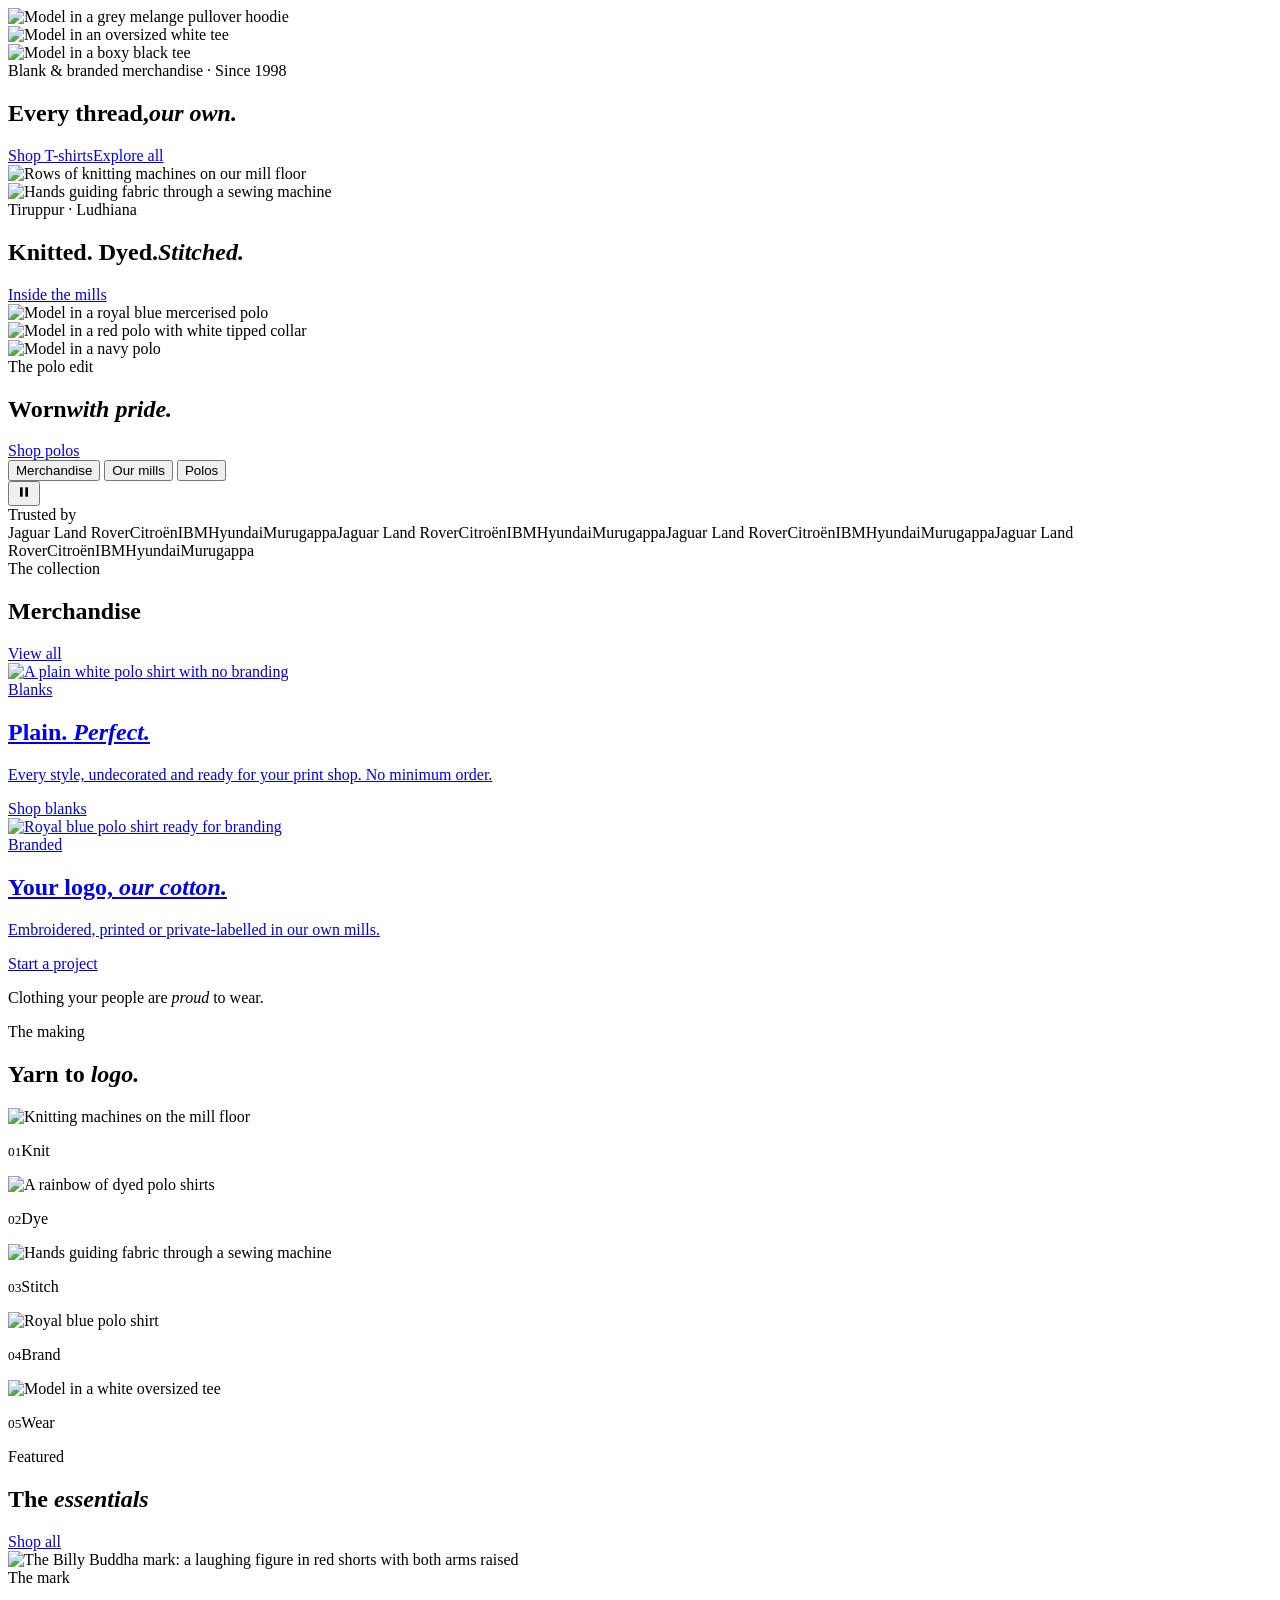
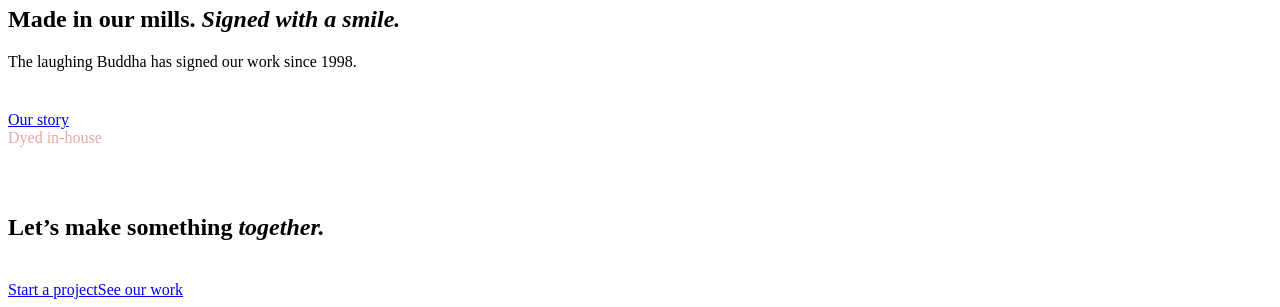
==== index.html @ b05eb843 "Add files via upload" ====
<!doctype html>
<html lang="en-GB">
<head>
<meta charset="utf-8">
<script>document.documentElement.classList.add("js")</script>
<meta name="viewport" content="width=device-width, initial-scale=1">
<title>Billy Buddha · Every thread, our own</title>
<meta name="description" content="Billy Buddha makes merchandise and team clothing in its own mills in Tiruppur and Ludhiana. Since 1998.">
<link rel="icon" href="https://static.wixstatic.com/media/f58c1d_3ebb1aa8bbcb4773b0d79feac7aaf3a2~mv2.png/v1/fill/w_64,h_67,al_c,q_90,enc_auto/billy-buddha-logo.png">
<link rel="preconnect" href="https://fonts.googleapis.com"><link rel="preconnect" href="https://fonts.gstatic.com" crossorigin><link rel="preconnect" href="https://static.wixstatic.com">
<link href="https://fonts.googleapis.com/css2?family=Oswald:wght@400;500;600;700&family=Playfair+Display:ital,wght@1,500;1,600&family=Mulish:wght@400;500;600;700;800&display=swap" rel="stylesheet">
<link rel="stylesheet" href="assets/base.css"><link rel="stylesheet" href="assets/billy.css"><link rel="stylesheet" href="assets/identity.css">
</head>
<body data-page="home">
<main id="main">
  <section class="hero" id="hero" aria-roledescription="carousel" aria-label="Featured">
    <div class="hero-slides">
      <div class="slide on" role="group" aria-roledescription="slide" aria-label="1 of 3">
        <div class="panels">
          <div class="panel"><img alt="Model in a grey melange pullover hoodie" data-src="2ecf16_e3a03611ba7442c4a722e3aea235b3de~mv2.jpg" data-w="900" data-h="1200" fetchpriority="high"></div>
          <div class="panel"><img alt="Model in an oversized white tee" data-src="2ecf16_8fa9d046c41641559db4bde9de4e4e0cf000.jpg" data-w="900" data-h="1200"></div>
          <div class="panel"><img alt="Model in a boxy black tee" data-src="2ecf16_6e45934d12b346b68226782f24021764~mv2.png" data-w="900" data-h="1200"></div>
        </div>
        <div class="hero-shade"></div>
        <div class="hero-copy"><div class="wrap"><div class="inner">
          <span class="kicker">Blank &amp; branded merchandise · Since 1998</span>
          <h1 class="hero-big"><span class="line-mask"><span>Every thread,</span></span><span class="line-mask"><span><em class="serif">our own.</em></span></span></h1>
          <div class="ctas"><a class="btn btn-light" href="shop.html?set=cat%3Atees">Shop T-shirts</a><a class="btn btn-outline-light" href="shop.html">Explore all</a></div>
        </div></div></div>
      </div>
      <div class="slide" role="group" aria-roledescription="slide" aria-label="2 of 3" aria-hidden="true">
        <div class="panels two">
          <div class="panel"><img alt="Rows of knitting machines on our mill floor" data-src="2ecf16_8345286b4d8345abaa196d262bc9c55c~mv2.jpg" data-w="1400" data-h="1100"></div>
          <div class="panel"><img alt="Hands guiding fabric through a sewing machine" data-src="2ecf16_9cc2f42c91084d249cf5c53910b40dc5f000.jpg" data-w="900" data-h="1200"></div>
        </div>
        <div class="hero-shade"></div>
        <div class="hero-copy"><div class="wrap"><div class="inner">
          <span class="kicker">Tiruppur · Ludhiana</span>
          <h2 class="hero-big"><span class="line-mask"><span>Knitted. Dyed.</span></span><span class="line-mask"><span><em class="serif">Stitched.</em></span></span></h2>
          <div class="ctas"><a class="btn btn-light" href="billy.html#mills">Inside the mills</a></div>
        </div></div></div>
      </div>
      <div class="slide" role="group" aria-roledescription="slide" aria-label="3 of 3" aria-hidden="true">
        <div class="panels">
          <div class="panel"><img alt="Model in a royal blue mercerised polo" data-src="f58c1d_1d1ff50df8d24eb8b770cfe6feb8bb4b~mv2.jpg" data-w="900" data-h="1200"></div>
          <div class="panel"><img alt="Model in a red polo with white tipped collar" data-src="f58c1d_90a213e7304e44188506254a8777f5b6~mv2.jpg" data-w="900" data-h="1200"></div>
          <div class="panel"><img alt="Model in a navy polo" data-src="f58c1d_7df95a619bf94291842ef369f09e2fc7~mv2.jpg" data-w="900" data-h="1200"></div>
        </div>
        <div class="hero-shade"></div>
        <div class="hero-copy"><div class="wrap"><div class="inner">
          <span class="kicker">The polo edit</span>
          <h2 class="hero-big"><span class="line-mask"><span>Worn</span></span><span class="line-mask"><span><em class="serif">with pride.</em></span></span></h2>
          <div class="ctas"><a class="btn btn-light" href="shop.html?set=cat%3Apolos">Shop polos</a></div>
        </div></div></div>
      </div>
    </div>
    <div class="hero-ctrl"><div class="wrap">
      <div class="dots" role="group" aria-label="Choose slide" id="dots">
        <button type="button" aria-current="true" aria-label="Slide 1: Every thread, our own"><i></i><span>Merchandise</span></button>
        <button type="button" aria-label="Slide 2: Knitted, dyed, stitched"><i></i><span>Our mills</span></button>
        <button type="button" aria-label="Slide 3: The polo edit"><i></i><span>Polos</span></button>
      </div>
      <button class="pause" id="pause" type="button" aria-label="Pause slideshow"><svg width="16" height="16" viewBox="0 0 24 24" fill="currentColor" aria-hidden="true" id="pauseIcon"><rect x="6" y="5" width="4" height="14"/><rect x="14" y="5" width="4" height="14"/></svg></button>
    </div></div>
  </section>

  <section class="clients" aria-label="Trusted by">
    <div class="clients-row">
      <span class="clients-label">Trusted by</span>
      <div class="clients-mask"><div class="clients-track" id="clients"></div></div>
    </div>
  </section>

  <section class="sec" aria-labelledby="catH">
    <div class="wrap">
      <div class="sec-head"><div><span class="kicker rv">The collection</span><h2 id="catH" data-split>Merchandise</h2></div><a class="btn btn-outline rv d1" href="shop.html">View all</a></div>
      <div class="cats" id="cats"></div>
    </div>
  </section>

  <section class="bb-split" aria-label="Blank or branded">
    <a class="bb-panel" href="shop.html" data-cursor="Shop">
      <img alt="A plain white polo shirt with no branding" loading="lazy" data-src="f58c1d_8d7733625476440897f4bf7fe911722c~mv2.jpg" data-w="1000" data-h="1100">
      <div class="bb-copy"><span class="kicker">Blanks</span><h2>Plain. <em class="serif">Perfect.</em></h2><p>Every style, undecorated and ready for your print shop. No minimum order.</p><span class="btn btn-light">Shop blanks</span></div>
    </a>
    <a class="bb-panel" href="contact.html" data-cursor="Start">
      <img alt="Royal blue polo shirt ready for branding" loading="lazy" data-src="f58c1d_1d1ff50df8d24eb8b770cfe6feb8bb4b~mv2.jpg" data-w="1000" data-h="1100">
      <div class="bb-copy"><span class="kicker">Branded</span><h2>Your logo, <em class="serif">our cotton.</em></h2><p>Embroidered, printed or private-labelled in our own mills.</p><span class="btn btn-light">Start a project</span></div>
    </a>
  </section>

  <section class="statement" aria-label="Our philosophy" style="padding-top:0"><div class="wrap">
    <p data-lit>Clothing your people are <em class="serif">proud</em> to wear.</p>
  </div></section>

  <section class="hscroll" aria-labelledby="procH" data-cursor="Scroll">
    <div class="hscroll-sticky">
      <div class="wrap hscroll-head"><span class="kicker">The making</span><h2 id="procH">Yarn to <em class="serif">logo.</em></h2></div>
      <div class="hscroll-track">
        <div class="step"><div class="step-media"><img alt="Knitting machines on the mill floor" loading="lazy" data-src="2ecf16_8345286b4d8345abaa196d262bc9c55c~mv2.jpg" data-w="920" data-h="690"></div><p class="cap"><small>01</small>Knit</p></div>
        <div class="step"><div class="step-media"><img alt="A rainbow of dyed polo shirts" loading="lazy" data-src="f58c1d_8d7733625476440897f4bf7fe911722c~mv2.jpg" data-w="920" data-h="690"></div><p class="cap"><small>02</small>Dye</p></div>
        <div class="step"><div class="step-media"><img alt="Hands guiding fabric through a sewing machine" loading="lazy" data-src="2ecf16_9cc2f42c91084d249cf5c53910b40dc5f000.jpg" data-w="920" data-h="690"></div><p class="cap"><small>03</small>Stitch</p></div>
        <div class="step"><div class="step-media"><img alt="Royal blue polo shirt" loading="lazy" data-src="f58c1d_1d1ff50df8d24eb8b770cfe6feb8bb4b~mv2.jpg" data-w="920" data-h="690"></div><p class="cap"><small>04</small>Brand</p></div>
        <div class="step"><div class="step-media"><img alt="Model in a white oversized tee" loading="lazy" data-src="2ecf16_8fa9d046c41641559db4bde9de4e4e0cf000.jpg" data-w="920" data-h="690"></div><p class="cap"><small>05</small>Wear</p></div>
      </div>
      <div class="hscroll-bar" aria-hidden="true"><i></i></div>
    </div>
  </section>

  <section class="sec" aria-labelledby="featH">
    <div class="wrap">
      <div class="sec-head"><div><span class="kicker rv">Featured</span><h2 id="featH" data-split>The <em class="serif">essentials</em></h2></div><a class="btn btn-outline rv d1" href="shop.html">Shop all</a></div>
      <div class="grid four" data-products="q424,q380,t573,q400"></div>
    </div>
  </section>

  <div class="tape-zone" aria-hidden="true">
    <div class="tape t1"><div class="tape-track" data-words="Every thread, our own|Billy Buddha|Since 1998"></div></div>
    <div class="tape t2"><div class="tape-track" data-words="Tiruppur|Ludhiana|London"></div></div>
  </div>

  <section class="billy-sec" aria-labelledby="markH">
    <div class="wrap mark">
      <div class="billy-art rv"><div class="sun" aria-hidden="true"></div><img src="https://static.wixstatic.com/media/f58c1d_3ebb1aa8bbcb4773b0d79feac7aaf3a2~mv2.png/v1/fill/w_600,h_624,al_c,q_90,enc_auto/billy-buddha-logo.png" alt="The Billy Buddha mark: a laughing figure in red shorts with both arms raised" width="300" height="312" loading="lazy"></div>
      <div>
        <span class="kicker rv">The mark</span>
        <h2 id="markH" data-split>Made in our mills. <em class="serif">Signed with a smile.</em></h2>
        <p class="lead rv d1">The laughing Buddha has signed our work since 1998.</p>
        <div class="rv d2" style="margin-top:2.5rem"><a class="btn btn-outline" href="billy.html">Our story</a></div>
      </div>
    </div>
  </section>

  <section class="sec palette" aria-labelledby="palH">
    <div class="wrap">
      <div class="sec-head"><div><span class="kicker rv" style="color:#e7a8a6">Dyed in-house</span><h2 id="palH" style="color:#fff" data-split>Forty <em class="serif">colours</em></h2></div></div>
      <div class="pal-grid" id="palGrid"></div>
    </div>
  </section>

  <section class="cta-band" aria-labelledby="ctaH" style="background:var(--ink)">
    <div class="wrap">
      <h2 id="ctaH" data-split>Let’s make something <em class="serif">together.</em></h2>
      <div class="ctas rv d1" style="margin-top:2.5rem"><a class="btn btn-brick" href="contact.html">Start a project</a><a class="btn btn-outline-light" href="work.html">See our work</a></div>
    </div>
  </section>
</main>
<script src="assets/data.js"></script>
<script src="assets/shell.js"></script>
<script>
(() => { const c = ['Jaguar Land Rover', 'Citroën', 'IBM', 'Hyundai', 'Murugappa'];
  document.getElementById('clients').innerHTML = [...c, ...c, ...c, ...c].map(n => `<span>${n}</span>`).join(''); })();
</script>
</body>
</html>
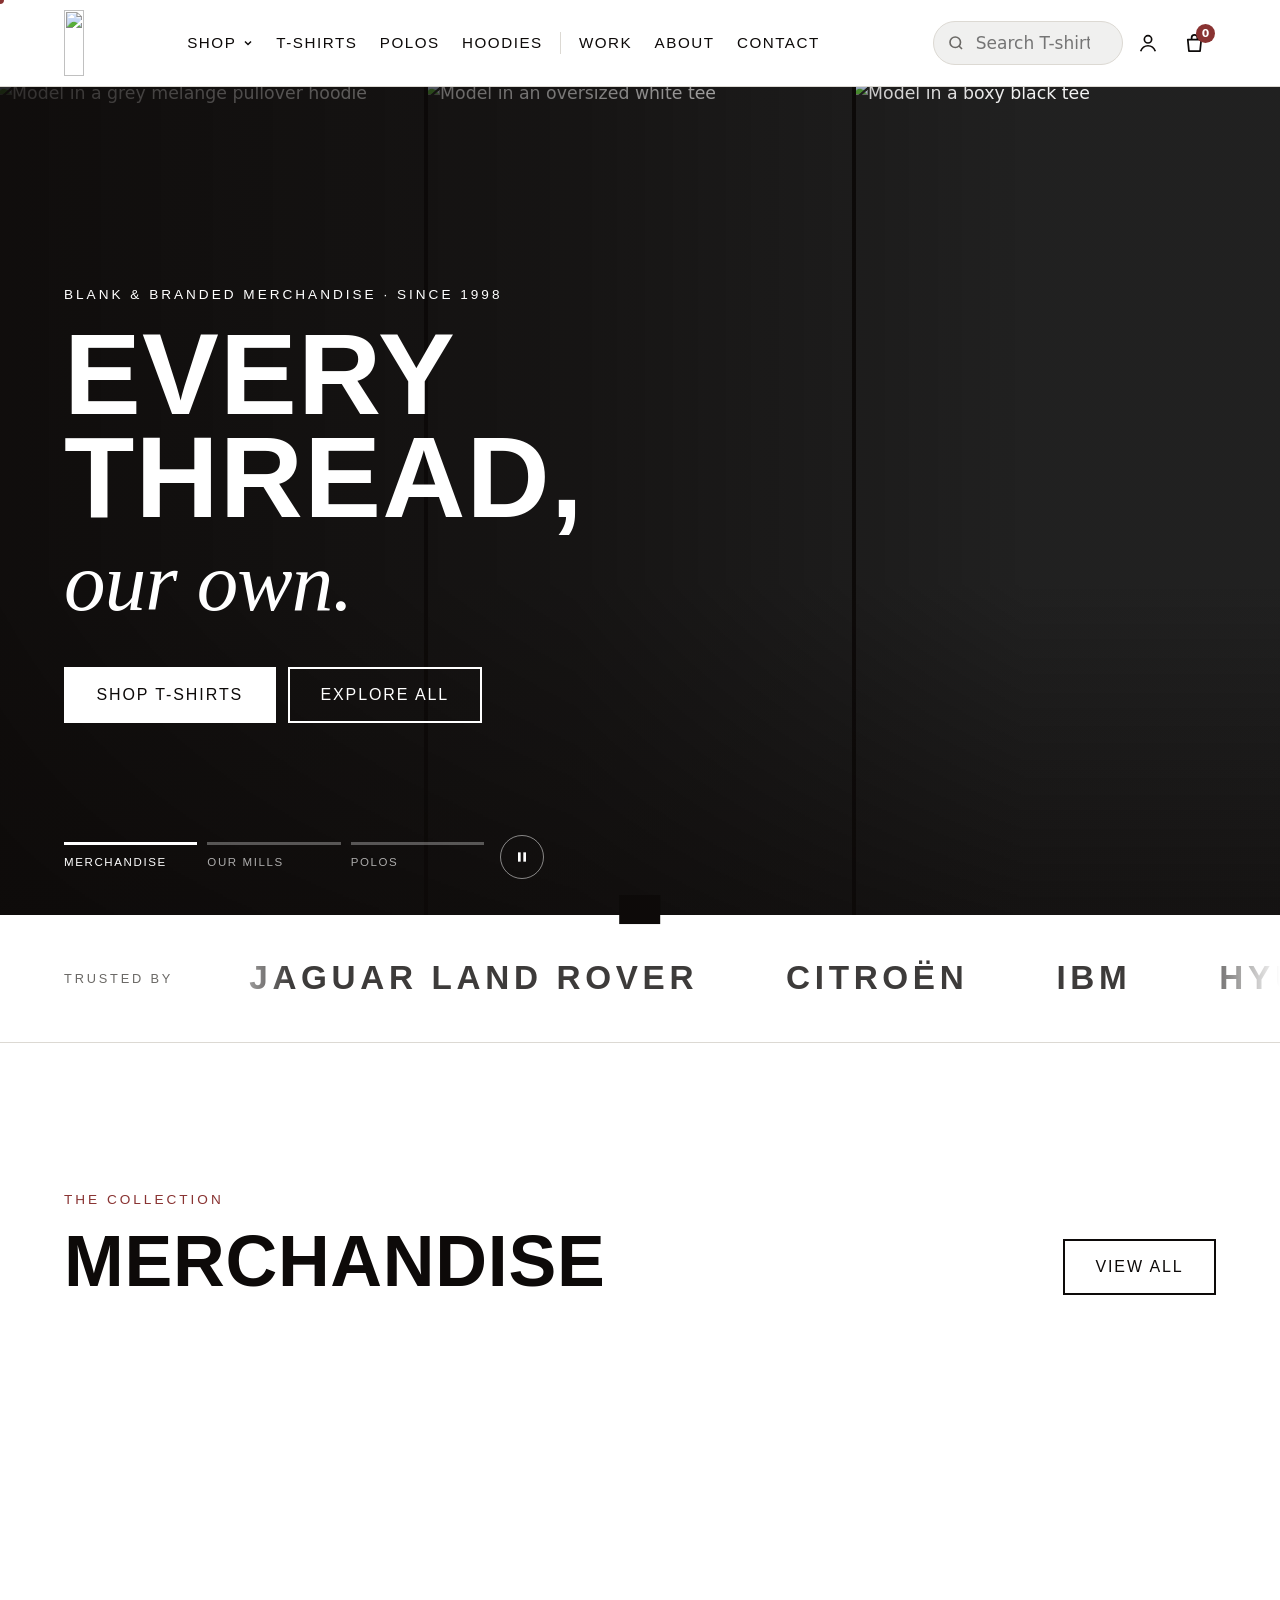
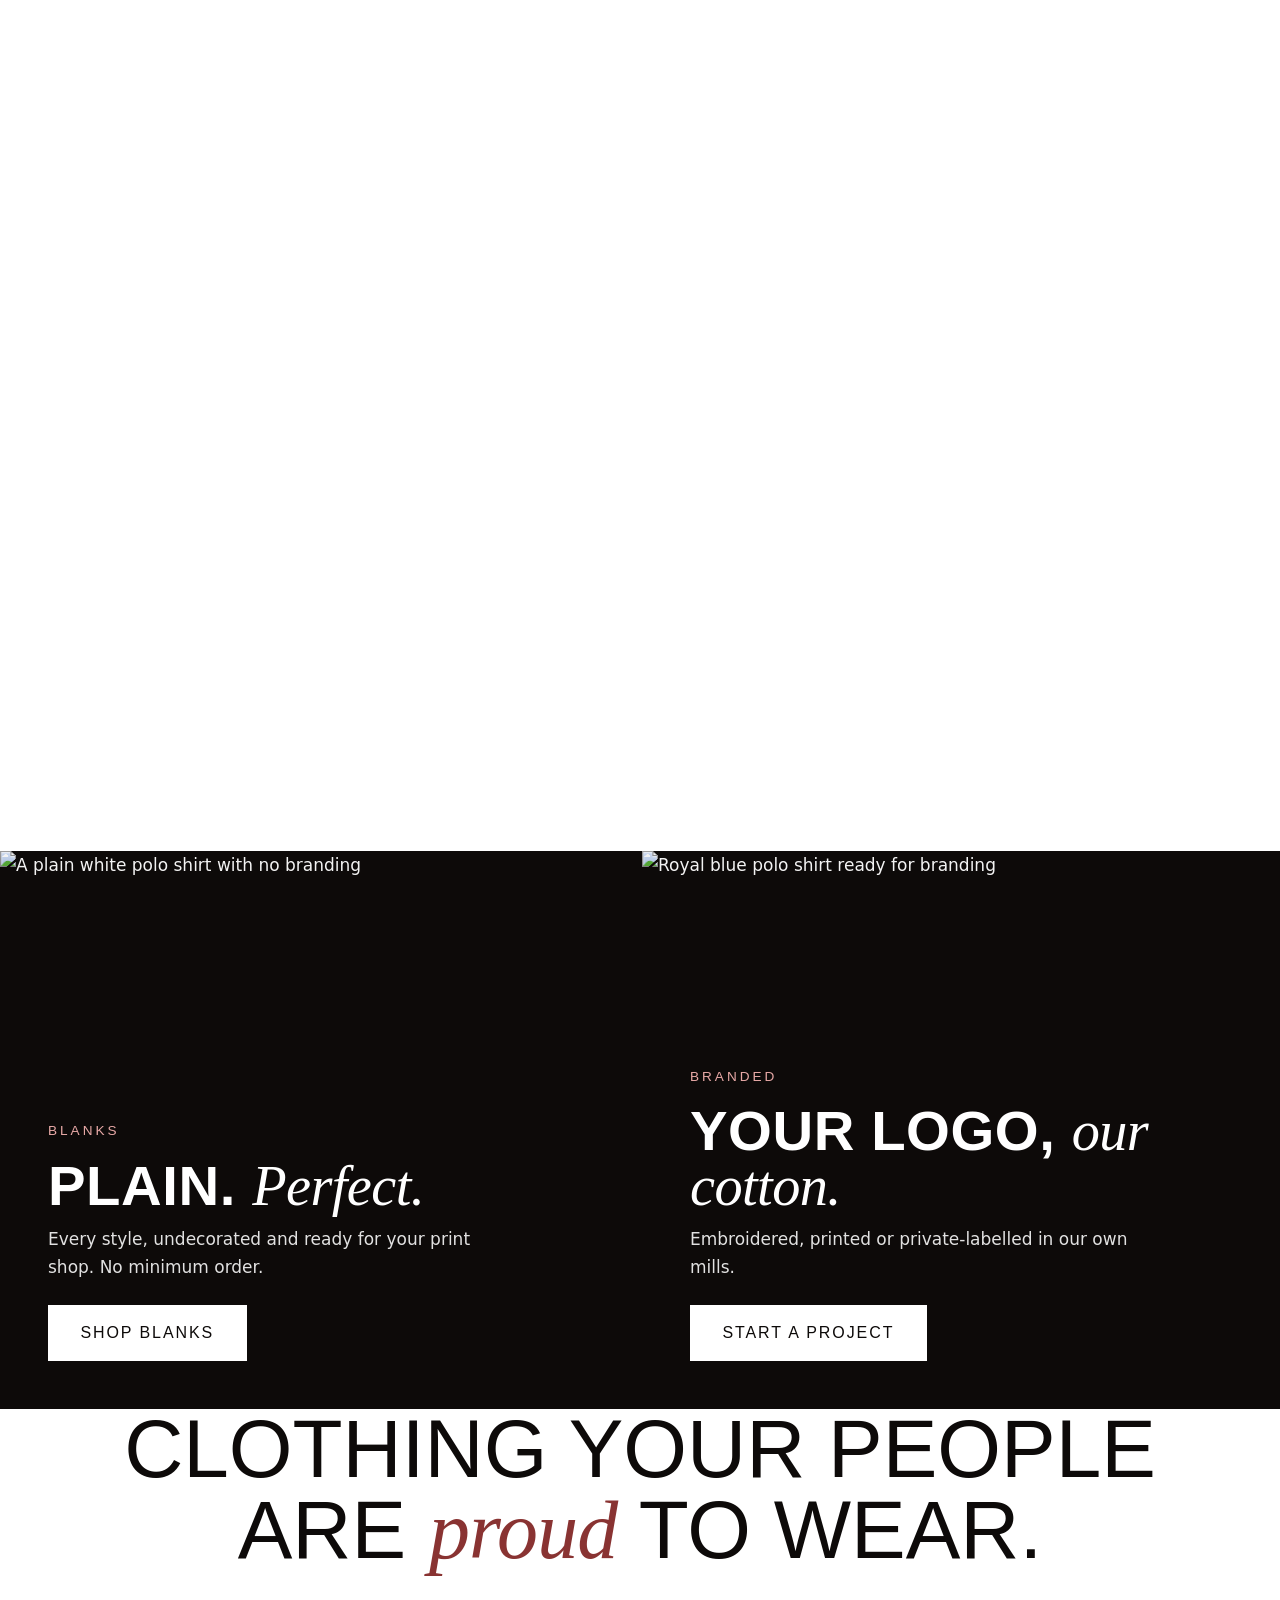
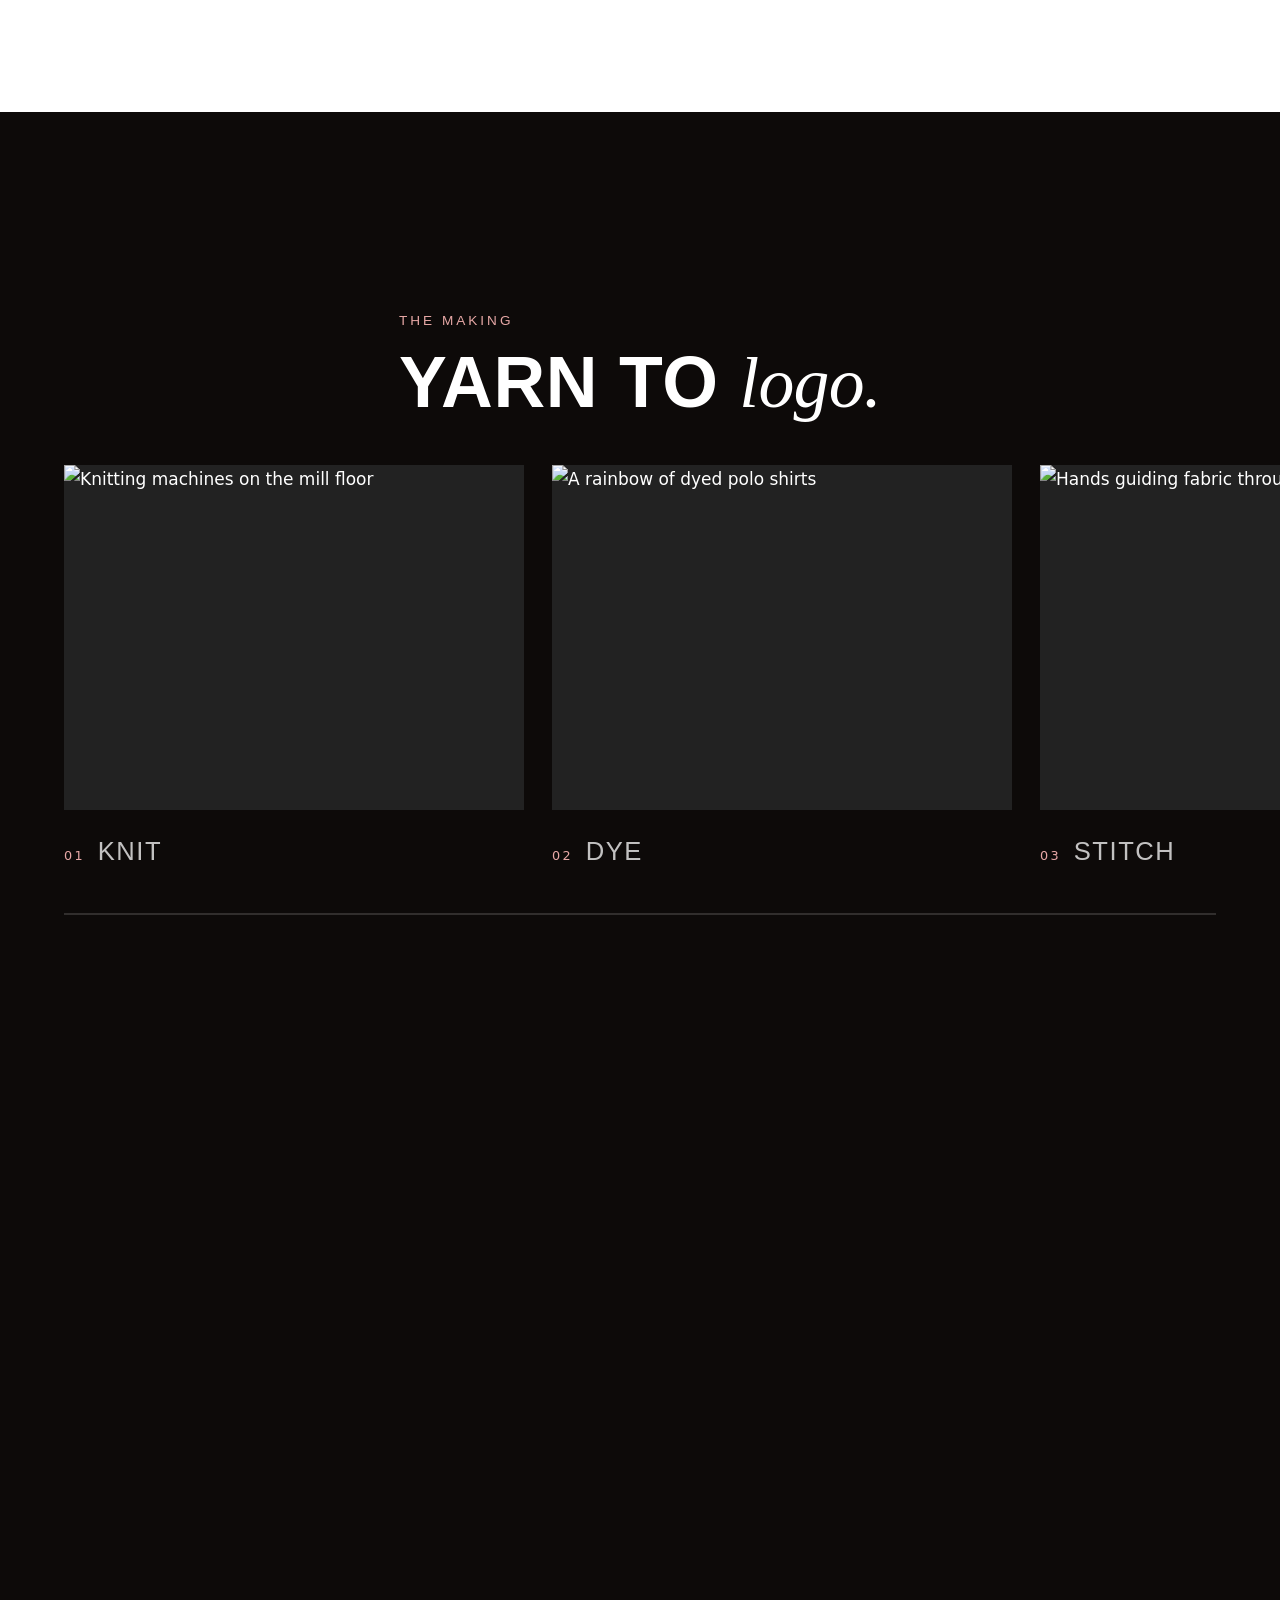
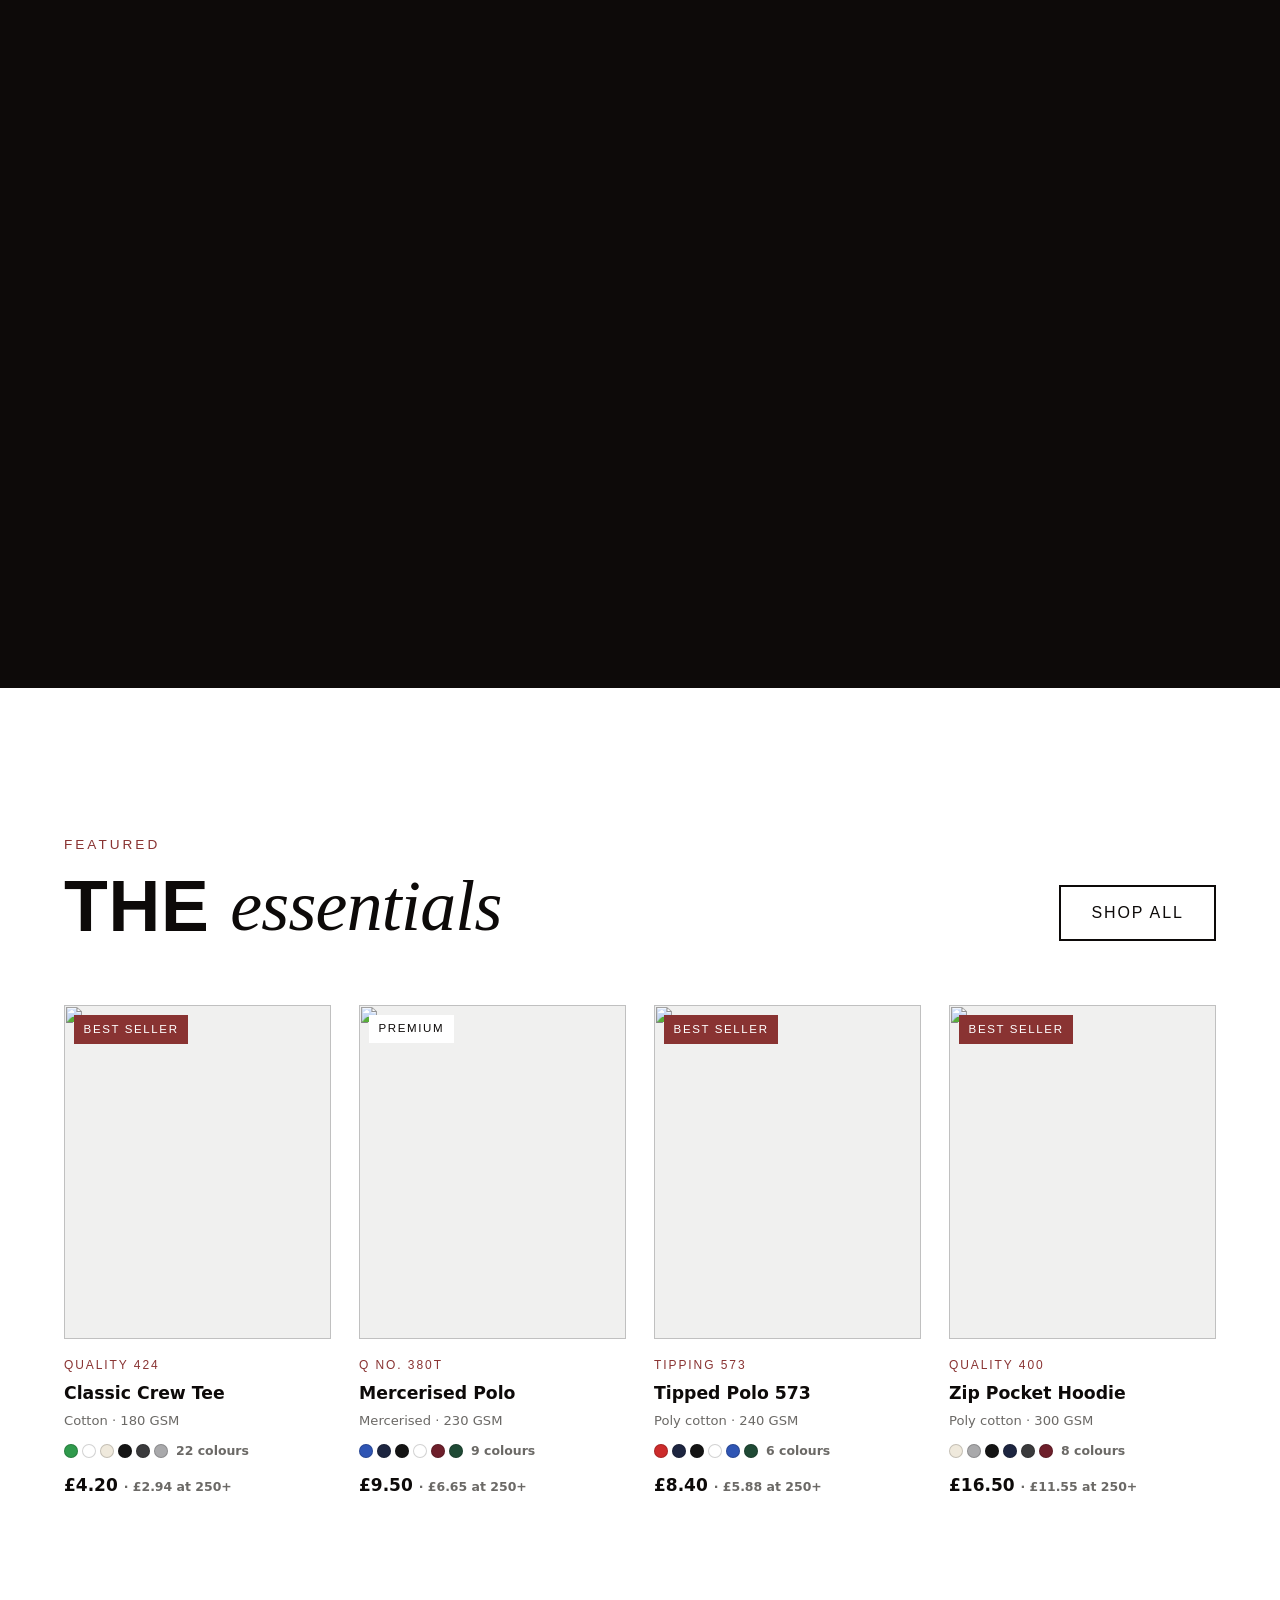
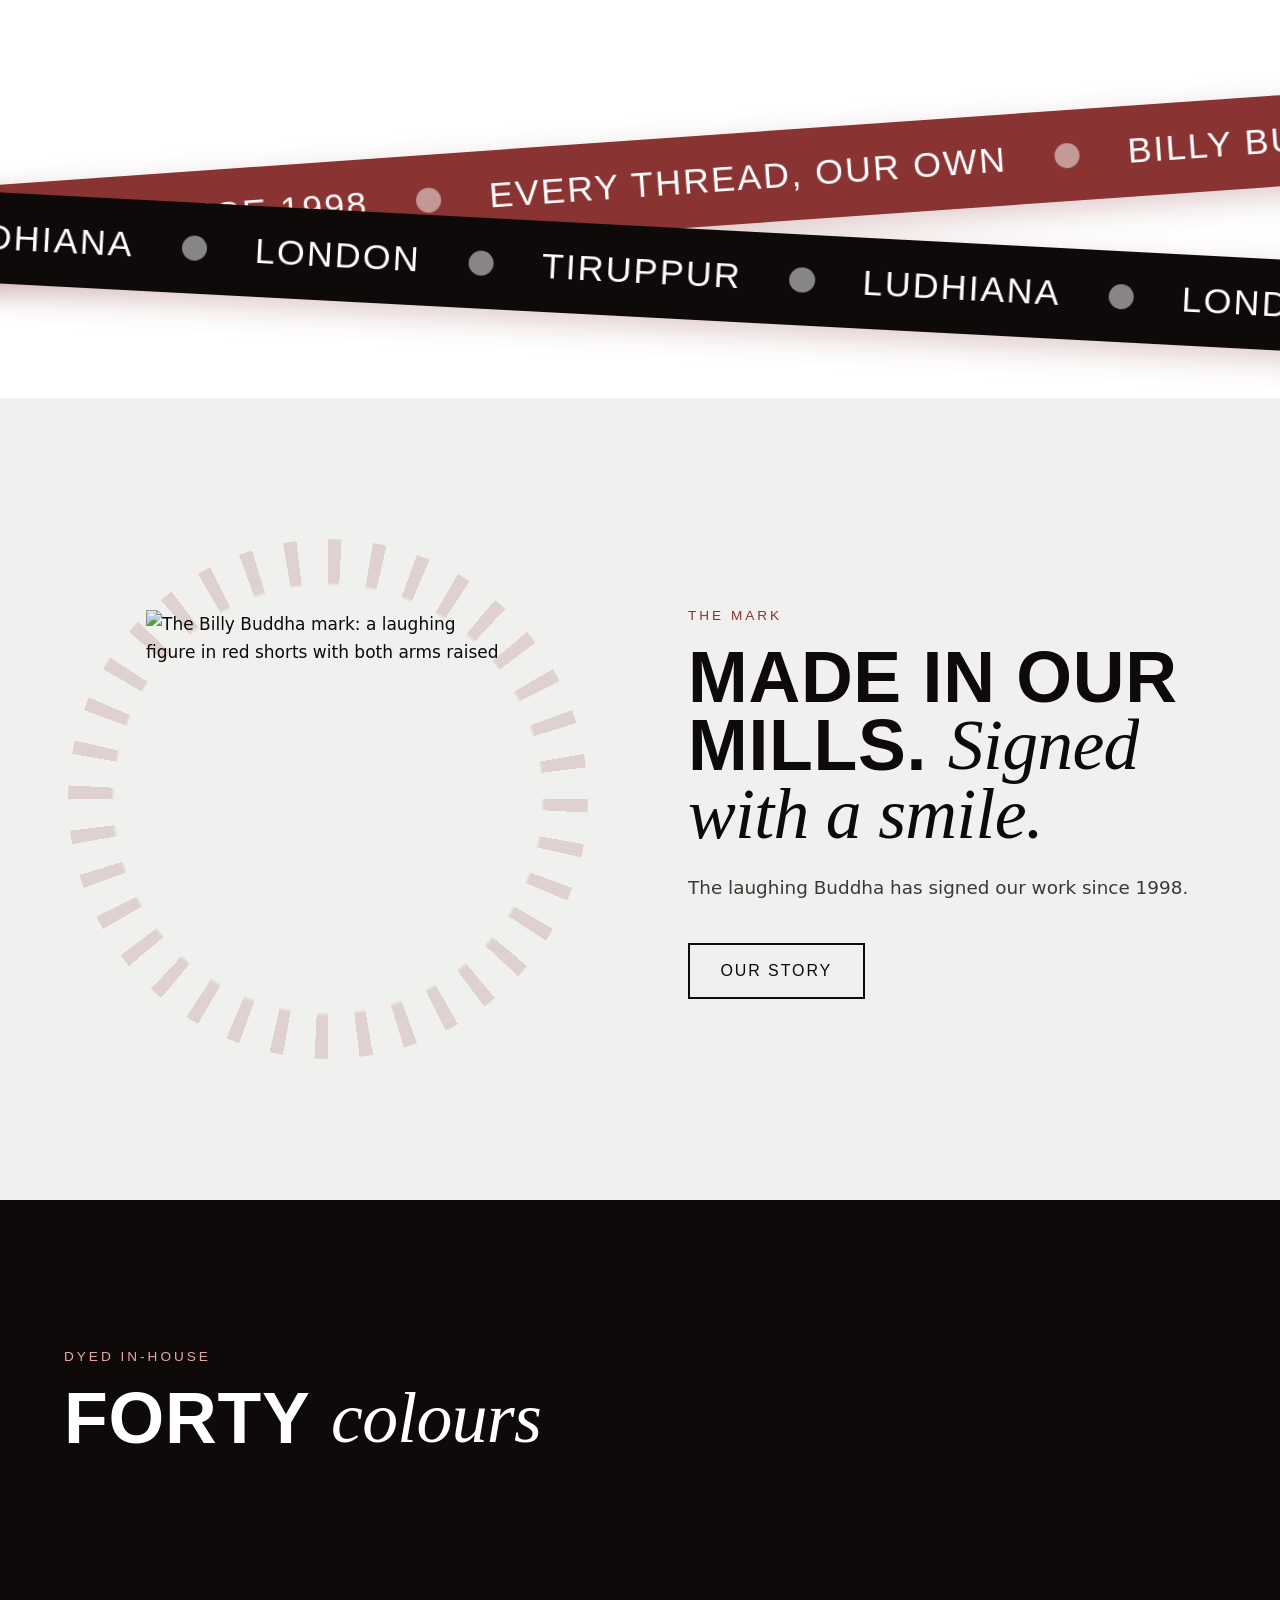
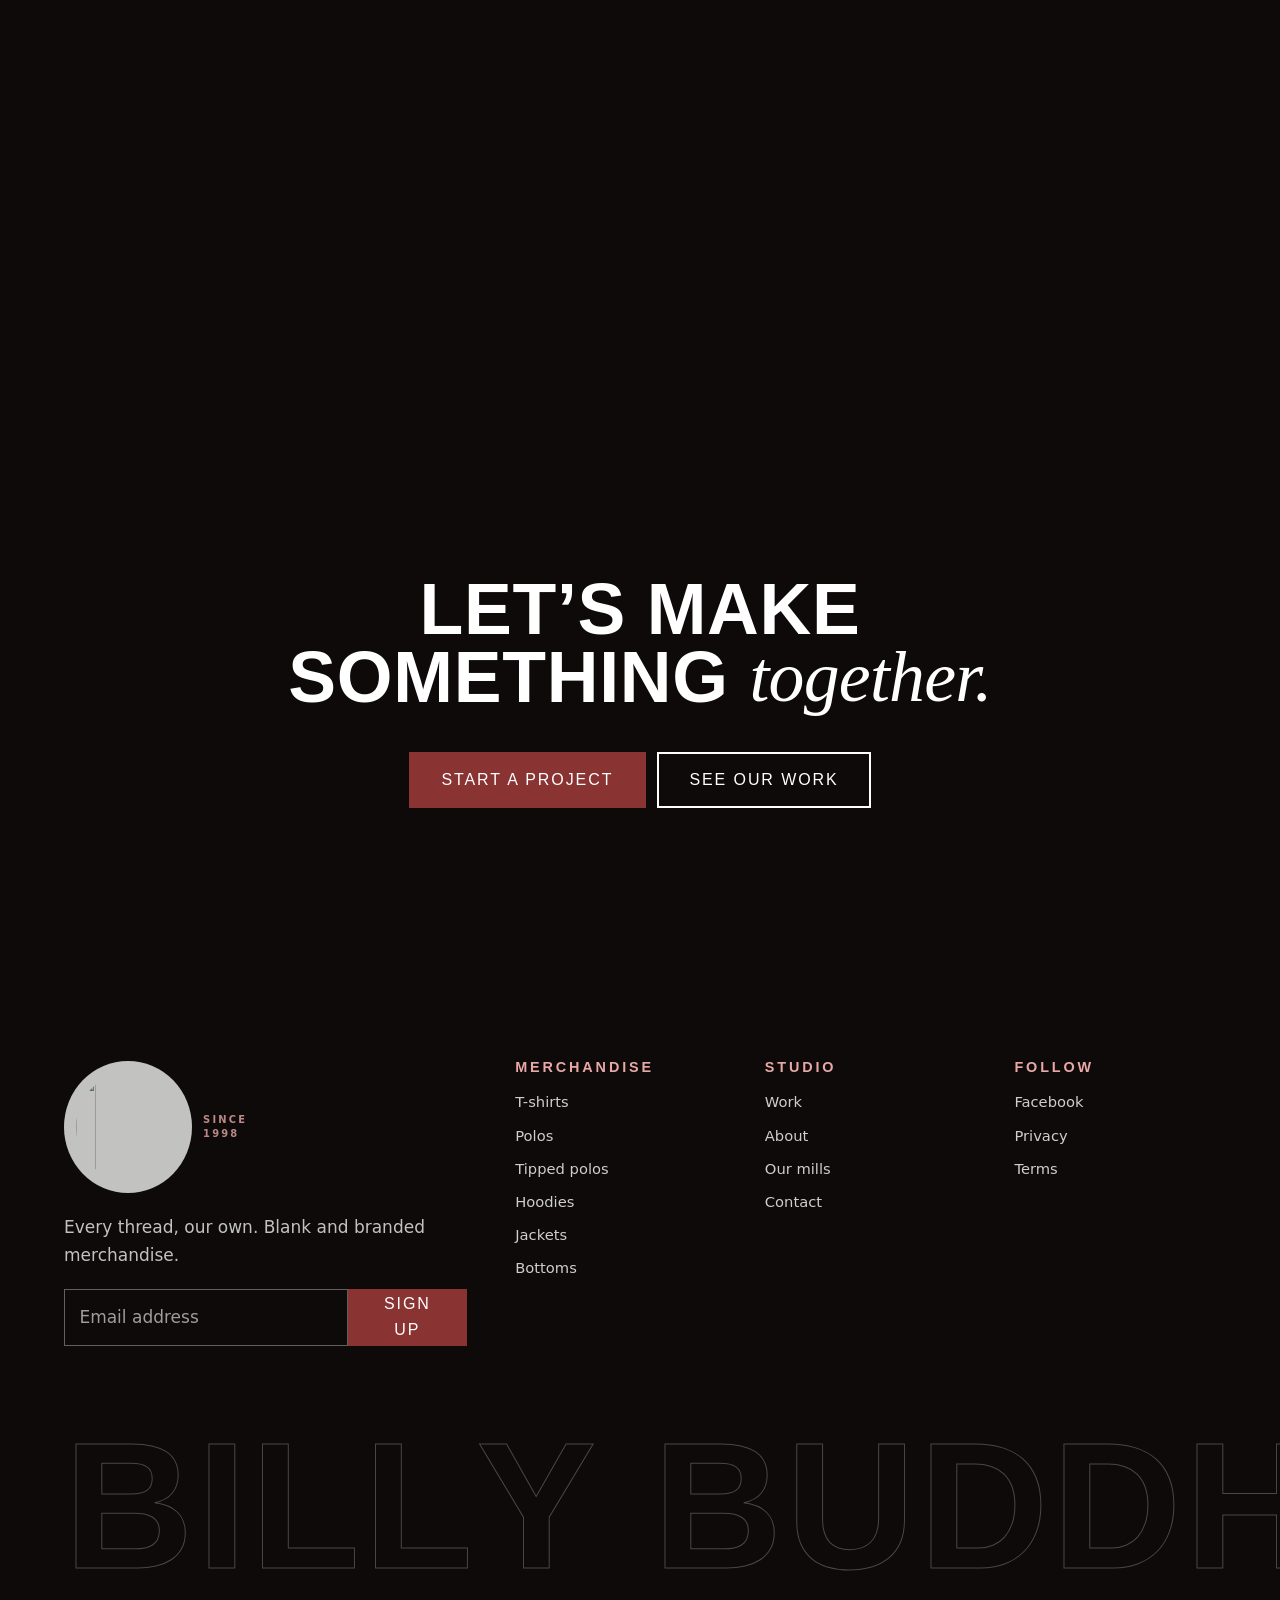
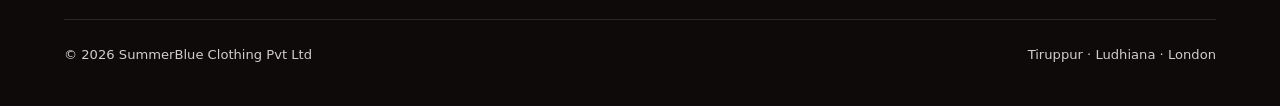
==== commit e6d649bd: "Add files via upload" ====
--- a/index.html
+++ b/index.html
@@ -9,7 +9,7 @@
 <link rel="icon" href="https://static.wixstatic.com/media/f58c1d_3ebb1aa8bbcb4773b0d79feac7aaf3a2~mv2.png/v1/fill/w_64,h_67,al_c,q_90,enc_auto/billy-buddha-logo.png">
 <link rel="preconnect" href="https://fonts.googleapis.com"><link rel="preconnect" href="https://fonts.gstatic.com" crossorigin><link rel="preconnect" href="https://static.wixstatic.com">
 <link href="https://fonts.googleapis.com/css2?family=Oswald:wght@400;500;600;700&family=Playfair+Display:ital,wght@1,500;1,600&family=Mulish:wght@400;500;600;700;800&display=swap" rel="stylesheet">
-<link rel="stylesheet" href="assets/base.css"><link rel="stylesheet" href="assets/billy.css"><link rel="stylesheet" href="assets/identity.css">
+<link rel="stylesheet" href="base.css"><link rel="stylesheet" href="billy.css"><link rel="stylesheet" href="identity.css">
 </head>
 <body data-page="home">
 <main id="main">
@@ -145,8 +145,8 @@
     </div>
   </section>
 </main>
-<script src="assets/data.js"></script>
-<script src="assets/shell.js"></script>
+<script src="data.js"></script>
+<script src="shell.js"></script>
 <script>
 (() => { const c = ['Jaguar Land Rover', 'Citroën', 'IBM', 'Hyundai', 'Murugappa'];
   document.getElementById('clients').innerHTML = [...c, ...c, ...c, ...c].map(n => `<span>${n}</span>`).join(''); })();
--- a/base.css
+++ b/base.css
@@ -0,0 +1,530 @@
+:root{
+  /* Billy Buddha palette: ink, off-white, brick red */
+  --ink:#0d0a09; --ink-2:#393937; --muted:#6b6966; --paper:#ffffff; --off:#f0f0ef; --sand:#e6e2da; --line:#dcd9d3;
+  --brick:#893332; --brick-dk:#6e2827; --brick-lt:#f5e7e6; --ok:#1f6b45; --err:#b42318; --focus:#1a5cff;
+  --head:"Oswald","Arial Narrow",sans-serif; --serif:"Playfair Display",Georgia,serif; --body:Mulish,system-ui,-apple-system,"Segoe UI",sans-serif;
+  --max:1360px; --r:4px; --r-lg:10px; --shadow:0 2px 6px rgba(13,10,9,.06),0 14px 40px rgba(13,10,9,.1);
+  --ease:cubic-bezier(.2,.8,.2,1);
+  color-scheme:light;
+}
+*,*::before,*::after{box-sizing:border-box}
+html{-webkit-text-size-adjust:100%;scroll-behavior:smooth}
+body{margin:0;background:var(--paper);color:var(--ink);font:16px/1.6 var(--body);overflow-x:hidden}
+img{display:block;max-width:100%;height:auto}
+svg{display:block}
+a{color:inherit}
+button,input,select,textarea{font:inherit;color:inherit}
+h1,h2,h3,h4{font-family:var(--head);font-weight:600;text-transform:uppercase;letter-spacing:.01em;line-height:1.02;margin:0 0 .5em}
+h1{font-size:clamp(2.8rem,7.5vw,6.4rem);font-weight:700}
+h2{font-size:clamp(2rem,4.2vw,3.6rem)}
+h3{font-size:1.15rem;letter-spacing:.03em}
+em.serif{font-family:var(--serif);font-style:italic;text-transform:none;font-weight:500;letter-spacing:-.01em}
+p{margin:0 0 1em}
+.wrap{max-width:var(--max);margin:0 auto;padding:0 16px}
+@media (min-width:760px){.wrap{padding:0 32px}}
+.sr-only{position:absolute!important;width:1px;height:1px;padding:0;margin:-1px;overflow:hidden;clip:rect(0,0,0,0);white-space:nowrap;border:0}
+:focus-visible{outline:3px solid var(--focus);outline-offset:3px}
+.skip{position:absolute;left:16px;top:-80px;background:var(--ink);color:#fff;padding:12px 18px;z-index:500;font-weight:700;text-decoration:none;transition:top .2s}
+.skip:focus{top:12px}
+.kicker{display:inline-flex;align-items:center;gap:.6rem;font-family:var(--head);font-size:.85rem;font-weight:500;letter-spacing:.22em;text-transform:uppercase;color:var(--brick);margin-bottom:1rem}
+.kicker::before{content:"";width:28px;height:2px;background:currentColor}
+.muted{color:var(--muted)}
+
+/* buttons */
+.btn{--bg:var(--ink);--fg:#fff;position:relative;display:inline-flex;align-items:center;justify-content:center;gap:.6rem;min-height:50px;padding:0 1.6rem;border:2px solid var(--bg);background:var(--bg);color:var(--fg);font-family:var(--head);font-weight:500;font-size:1rem;letter-spacing:.12em;text-transform:uppercase;text-decoration:none;cursor:pointer;overflow:hidden;isolation:isolate;transition:color .35s var(--ease),border-color .35s}
+.btn::before{content:"";position:absolute;inset:0;background:var(--hover,var(--brick));transform:scaleX(0);transform-origin:right;transition:transform .45s var(--ease);z-index:-1}
+.btn:hover::before{transform:scaleX(1);transform-origin:left}
+.btn:hover{border-color:var(--hover,var(--brick))}
+.btn svg{transition:transform .35s var(--ease)}
+.btn:hover svg{transform:translateX(4px)}
+.btn-brick{--bg:var(--brick);--hover:var(--ink)}
+.btn-light{--bg:#fff;--fg:var(--ink);--hover:var(--brick)}
+.btn-light:hover{color:#fff}
+.btn-outline{--bg:transparent;--fg:var(--ink);border-color:var(--ink)}
+.btn-outline:hover{color:#fff}
+.btn-outline-light{--bg:transparent;--fg:#fff;border-color:#fff;--hover:#fff}
+.btn-outline-light:hover{color:var(--ink)}
+.btn-block{width:100%}
+.btn:disabled{opacity:.45;cursor:not-allowed}
+.icon-btn{position:relative;width:44px;height:44px;display:inline-grid;place-items:center;border:0;background:transparent;cursor:pointer;border-radius:50%;transition:background .2s}
+.icon-btn:hover{background:var(--off)}
+.link{background:none;border:0;padding:0;text-decoration:underline;text-underline-offset:3px;cursor:pointer;font-weight:700}
+
+/* utility bar */
+.util{background:var(--ink);color:#fff;font-size:.8rem}
+.util .wrap{display:flex;align-items:center;justify-content:space-between;gap:1rem;min-height:38px}
+.util-rotator{position:relative;height:1.6em;overflow:hidden;flex:1;text-align:center}
+.util-rotator span{position:absolute;inset:0;opacity:0;transform:translateY(100%);transition:opacity .5s,transform .5s var(--ease);white-space:nowrap;overflow:hidden;text-overflow:ellipsis}
+.util-rotator span.on{opacity:1;transform:none}
+.util-rotator span.off{opacity:0;transform:translateY(-100%)}
+.util-side{display:none;gap:1.25rem;font-weight:600}
+.util-side a{text-decoration:none;opacity:.85}
+.util-side a:hover{opacity:1;text-decoration:underline}
+@media (min-width:1000px){.util-side{display:flex}.util-rotator{text-align:left}}
+
+/* header */
+.hdr{position:sticky;top:0;z-index:100;background:#fff;border-bottom:1px solid var(--line);transition:box-shadow .3s}
+.hdr.scrolled{box-shadow:0 6px 24px rgba(0,0,0,.07)}
+.hdr-row{display:flex;align-items:center;gap:.75rem;min-height:74px}
+.logo{display:flex;flex-direction:column;line-height:1;text-decoration:none;flex:none}
+.logo.has-img{flex-direction:row;align-items:center;gap:.7rem}
+.logo img{height:62px;width:auto;display:block;transform-origin:50% 85%;transition:transform .5s var(--ease)}
+.logo:hover img,.logo:focus-visible img{transform:rotate(-7deg) scale(1.07)}
+.logo .tag{display:none;font-size:.62rem;letter-spacing:.22em;text-transform:uppercase;color:var(--brick);font-weight:800;line-height:1.35;max-width:8.5em}
+@media (min-width:1320px){.hdr .logo .tag{display:block}}
+.foot .logo img{height:132px;background:var(--off);border-radius:50%;padding:12px}
+.foot .logo .tag{display:block;color:#e7a8a6}
+.mnav-head .logo img{height:48px}
+.logo b{font-family:var(--head);font-weight:700;font-size:1.65rem;letter-spacing:.06em;text-transform:uppercase}
+.logo small{font-size:.6rem;letter-spacing:.3em;text-transform:uppercase;color:var(--brick);font-weight:800;margin-top:4px}
+.mainnav{display:none;margin-left:1.5rem;height:74px}
+.mainnav>ul{display:flex;list-style:none;margin:0;padding:0;height:100%}
+.mainnav>ul>li{display:flex}
+.navlink{display:flex;align-items:center;gap:.35rem;padding:0 1rem;font-family:var(--head);font-size:1rem;font-weight:500;letter-spacing:.1em;text-transform:uppercase;text-decoration:none;border:0;background:none;cursor:pointer;position:relative}
+.navlink::after{content:"";position:absolute;left:1rem;right:1rem;bottom:0;height:3px;background:var(--brick);transform:scaleX(0);transition:transform .3s var(--ease)}
+.navlink:hover::after,.navlink[aria-expanded="true"]::after{transform:scaleX(1)}
+.navlink svg{transition:transform .3s}
+.navlink[aria-expanded="true"] svg{transform:rotate(180deg)}
+.hdr-tools{margin-left:auto;display:flex;align-items:center;gap:.15rem}
+.search{position:relative;display:none}
+.search input{width:260px;min-height:44px;border:1px solid var(--line);background:var(--off);border-radius:999px;padding:0 1rem 0 2.6rem;transition:width .35s var(--ease),border-color .2s,background .2s}
+.search input:focus{outline:none;border-color:var(--ink);background:#fff;width:320px}
+.search>svg{position:absolute;left:14px;top:50%;transform:translateY(-50%);pointer-events:none;color:var(--muted)}
+.suggest{position:absolute;top:calc(100% + 8px);left:0;right:0;min-width:320px;background:#fff;border:1px solid var(--line);box-shadow:var(--shadow);list-style:none;margin:0;padding:6px;z-index:120;display:none;max-height:420px;overflow:auto}
+.suggest.open{display:block;animation:fadeDown .2s var(--ease)}
+.suggest li{display:flex;gap:.75rem;align-items:center;padding:6px;cursor:pointer;border-radius:6px}
+.suggest li[aria-selected="true"],.suggest li:hover{background:var(--off)}
+.suggest img{width:44px;height:52px;object-fit:cover;object-position:top;background:var(--off)}
+.suggest b{display:block;font-size:.9rem}
+.suggest small{color:var(--muted)}
+.suggest .none{color:var(--muted);padding:12px;cursor:default}
+.badge{position:absolute;top:3px;right:1px;min-width:19px;height:19px;padding:0 5px;border-radius:999px;background:var(--brick);color:#fff;font-size:.68rem;font-weight:800;display:grid;place-items:center}
+.badge.bump{animation:bump .55s cubic-bezier(.3,1.6,.5,1)}
+@keyframes bump{40%{transform:scale(1.55)}}
+.burger{display:inline-grid}
+@media (min-width:760px){.search{display:block}}
+@media (min-width:1100px){.mainnav{display:block}.burger{display:none}}
+
+/* mega menu */
+.mega{position:absolute;left:0;right:0;top:100%;background:#fff;border-top:1px solid var(--line);box-shadow:0 30px 50px rgba(0,0,0,.12);display:none}
+.mega.open{display:block;animation:fadeDown .3s var(--ease)}
+@keyframes fadeDown{from{opacity:0;transform:translateY(-8px)}}
+.mega-grid{display:grid;grid-template-columns:repeat(3,1fr) 1.4fr;gap:2rem;padding:2rem 0 2.5rem}
+.mega h4{font-size:.85rem;letter-spacing:.2em;color:var(--brick);margin-bottom:1rem}
+.mega ul{list-style:none;padding:0;margin:0;display:grid;gap:.15rem}
+.mega a{display:inline-block;padding:.3rem 0;text-decoration:none;font-weight:600;transition:color .2s,transform .2s}
+.mega a:hover{color:var(--brick);transform:translateX(4px)}
+.mega a small{font-weight:500;color:var(--muted)}
+.mega-promo{position:relative;overflow:hidden;display:block;aspect-ratio:16/10;background:var(--off)}
+.mega-promo img{width:100%;height:100%;object-fit:cover;object-position:top;transition:transform 1.2s var(--ease)}
+.mega-promo:hover img{transform:scale(1.05)}
+.mega-promo span{position:absolute;left:0;bottom:0;right:0;padding:1.2rem;background:linear-gradient(transparent,rgba(0,0,0,.7));color:#fff;font-family:var(--head);font-size:1.4rem;text-transform:uppercase;letter-spacing:.04em}
+.scrim{position:fixed;inset:0;background:rgba(13,10,9,.35);z-index:90;opacity:0;pointer-events:none;transition:opacity .3s}
+.scrim.on{opacity:1;pointer-events:auto}
+
+/* mobile menu */
+.mnav{width:min(420px,100vw);height:100%;max-height:100%;margin:0 auto 0 0;padding:0;border:0;display:none;flex-direction:column;background:#fff}
+.mnav[open]{display:flex;animation:slideL .35s var(--ease)}
+@keyframes slideL{from{transform:translateX(-100%)}}
+.mnav-head{display:flex;justify-content:space-between;align-items:center;padding:1rem 1.25rem;border-bottom:1px solid var(--line)}
+.mnav-body{overflow:auto;padding:0 1.25rem 2rem}
+.mnav details{border-bottom:1px solid var(--line)}
+.mnav summary,.mnav .mlink{display:flex;justify-content:space-between;align-items:center;padding:1rem 0;font-family:var(--head);font-size:1.15rem;letter-spacing:.08em;text-transform:uppercase;cursor:pointer;list-style:none;text-decoration:none;border-bottom:1px solid var(--line)}
+.mnav details summary{border:0}
+.mnav summary::-webkit-details-marker{display:none}
+.mnav summary::after{content:"+";font-size:1.5rem;transition:transform .3s}
+.mnav details[open] summary::after{transform:rotate(45deg)}
+.mnav details ul{list-style:none;padding:0 0 1rem;margin:0;display:grid;gap:.2rem}
+.mnav details a{display:block;padding:.55rem 0;text-decoration:none;font-weight:600}
+.mnav .search{display:block;margin:1rem 0}
+.mnav .search input,.mnav .search input:focus{width:100%}
+
+/* hero */
+.hero{position:relative;background:var(--ink);color:#fff;overflow:hidden}
+.hero-slides{position:relative;height:clamp(560px,86vh,820px)}
+.slide{position:absolute;inset:0;visibility:hidden}
+.slide.on{visibility:visible}
+.panels{position:absolute;inset:0;display:grid;grid-template-columns:repeat(3,1fr);gap:4px}
+.panels.two{grid-template-columns:1.3fr 1fr}
+.panel{position:relative;overflow:hidden;background:#222;clip-path:inset(100% 0 0 0);transition:clip-path 1.1s var(--ease)}
+.slide.on .panel{clip-path:inset(0 0 0 0)}
+.slide.on .panel:nth-child(2){transition-delay:.12s}
+.slide.on .panel:nth-child(3){transition-delay:.24s}
+.panel img{width:100%;height:100%;object-fit:cover;object-position:center 20%;transform:scale(1.15)}
+.slide.on .panel img{animation:kb 9s linear forwards}
+@keyframes kb{from{transform:scale(1.15)}to{transform:scale(1.02)}}
+@media (max-width:759px){.panels{grid-template-columns:1fr!important}.panel:not(:first-child){display:none}}
+.hero-shade{position:absolute;inset:0;background:linear-gradient(90deg,rgba(13,10,9,.85) 0%,rgba(13,10,9,.55) 45%,rgba(13,10,9,.05) 80%),linear-gradient(0deg,rgba(13,10,9,.6),transparent 40%);pointer-events:none}
+.hero-copy{position:absolute;inset:0;display:flex;align-items:center}
+.hero-copy .wrap{width:100%}
+.hero-copy .inner{max-width:680px}
+.hero-copy .kicker{color:#fff}
+.hero-copy .kicker::before{background:var(--brick)}
+.hero-big{font-size:clamp(2.8rem,7.5vw,6.4rem);font-weight:700}
+.hero-big em.serif{color:#fff;display:block;font-size:.72em;margin-top:.1em}
+.line-mask{display:block;overflow:hidden;padding-bottom:.06em}
+.line-mask>span{display:block;transform:translateY(105%);transition:transform 1s var(--ease)}
+.slide.on .line-mask>span{transform:none}
+.slide.on .line-mask:nth-child(2)>span{transition-delay:.12s}
+.slide.on .line-mask:nth-child(3)>span{transition-delay:.24s}
+.hero-copy p,.hero-copy .ctas,.hero-copy .kicker{opacity:0;transform:translateY(20px);transition:opacity .8s .45s,transform .8s .45s var(--ease)}
+.slide.on .hero-copy p,.slide.on .hero-copy .ctas,.slide.on .hero-copy .kicker{opacity:1;transform:none}
+.hero-copy p{font-size:clamp(1.02rem,1.5vw,1.2rem);max-width:34em;opacity:.9}
+.ctas{display:flex;flex-wrap:wrap;gap:.75rem;margin-top:1.75rem}
+.hero-ctrl{position:absolute;left:0;right:0;bottom:24px;z-index:5}
+.hero-ctrl .wrap{display:flex;align-items:center;gap:1rem}
+.dots{display:flex;gap:10px;flex:1;max-width:420px}
+.dots button{flex:1;height:30px;border:0;background:none;padding:0;cursor:pointer;position:relative;color:#fff;text-align:left;font-family:var(--head);font-size:.72rem;letter-spacing:.14em;text-transform:uppercase}
+.dots button::before{content:"";position:absolute;left:0;right:0;top:0;height:3px;background:rgba(255,255,255,.3)}
+.dots button i{position:absolute;left:0;top:0;height:3px;width:0;background:#fff}
+.dots button[aria-current="true"] i{animation:prog var(--dur,7s) linear forwards}
+.hero.paused .dots button[aria-current="true"] i{animation-play-state:paused}
+.dots button span{display:block;padding-top:10px;opacity:.65}
+.dots button[aria-current="true"] span{opacity:1}
+@keyframes prog{to{width:100%}}
+.pause{width:44px;height:44px;border-radius:50%;border:1px solid rgba(255,255,255,.5);background:transparent;color:#fff;cursor:pointer;display:grid;place-items:center}
+.pause:hover{background:rgba(255,255,255,.12)}
+@media (max-width:759px){.dots span{display:none!important}}
+
+/* usp strip */
+.usps{border-bottom:1px solid var(--line)}
+.usps ul{list-style:none;margin:0;padding:0;display:grid;grid-template-columns:repeat(2,1fr)}
+@media (min-width:1000px){.usps ul{grid-template-columns:repeat(4,1fr)}}
+.usps li{display:flex;gap:.8rem;align-items:center;padding:1.15rem 1rem;border-right:1px solid var(--line);font-size:.88rem;line-height:1.35}
+.usps li:last-child{border-right:0}
+.usps svg{flex:none;color:var(--brick)}
+.usps b{display:block;font-size:.95rem}
+
+/* meet billy */
+.billy-sec{padding:clamp(3.5rem,8vw,6.5rem) 0;background:var(--off);overflow:hidden}
+.billy-grid{display:grid;gap:2.5rem;align-items:center}
+@media (min-width:900px){.billy-grid{grid-template-columns:5fr 7fr;gap:4rem}}
+.billy-art{position:relative;display:grid;place-items:center;aspect-ratio:1;width:100%;max-width:440px;margin:0 auto}
+.billy-art .sun{position:absolute;inset:0;border-radius:50%;background:repeating-conic-gradient(var(--brick) 0 3deg,transparent 3deg 10deg);opacity:.16;-webkit-mask:radial-gradient(circle,transparent 58%,#000 59%);mask:radial-gradient(circle,transparent 58%,#000 59%);animation:spin 80s linear infinite}
+.billy-art img{position:relative;width:70%;mix-blend-mode:multiply;height:auto;transform-origin:50% 90%;animation:cheer 3.4s ease-in-out infinite}
+@keyframes cheer{0%,50%,100%{transform:translateY(0) rotate(0)}25%{transform:translateY(-12px) rotate(-3deg)}75%{transform:translateY(-12px) rotate(3deg)}}
+@keyframes spin{to{transform:rotate(360deg)}}
+.billy-sec .lead{font-size:1.15rem;max-width:34em;color:var(--ink-2)}
+.rules{list-style:none;counter-reset:r;padding:0;margin:2rem 0 0;display:grid;gap:1px;background:var(--line);border:1px solid var(--line)}
+@media (min-width:1100px){.rules{grid-template-columns:repeat(3,1fr)}}
+.rules li{counter-increment:r;background:var(--paper);padding:1.25rem;transition:background .3s,color .3s}
+.rules li:hover{background:var(--brick);color:#fff}
+.rules li:hover span{color:#fff}
+.rules li::before{content:"0" counter(r);display:block;font-family:var(--head);font-size:.9rem;letter-spacing:.2em;color:inherit;opacity:.6;margin-bottom:.6rem}
+.rules b{display:block;font-family:var(--head);font-weight:600;text-transform:uppercase;letter-spacing:.04em;font-size:1.15rem;line-height:1.2;margin-bottom:.4rem}
+.rules span{color:var(--muted);font-size:.92rem;transition:color .3s}
+/* marquee */
+.marquee{background:var(--brick);color:#fff;overflow:hidden;padding:.9rem 0}
+.marquee-track{display:flex;width:max-content;animation:marq 40s linear infinite}
+.marquee:hover .marquee-track{animation-play-state:paused}
+.marquee span{font-family:var(--head);font-size:clamp(1.3rem,2.6vw,2rem);text-transform:uppercase;letter-spacing:.06em;padding:0 1.5rem;display:flex;align-items:center;gap:3rem;white-space:nowrap}
+.marquee span::after{content:"✳";font-size:.8em;opacity:.7}
+@keyframes marq{to{transform:translateX(-50%)}}
+
+/* sections */
+section{scroll-margin-top:90px}
+.sec{padding:clamp(3.5rem,8vw,7rem) 0}
+.sec-head{display:flex;flex-wrap:wrap;justify-content:space-between;align-items:end;gap:1rem 2rem;margin-bottom:2.25rem}
+.sec-head p{max-width:34em;margin:0;color:var(--muted)}
+.sec-head h2{margin:0}
+
+/* categories */
+.cats{display:grid;grid-auto-flow:column;grid-auto-columns:minmax(220px,1fr);gap:14px;overflow-x:auto;scroll-snap-type:x mandatory;padding-bottom:10px;scrollbar-width:thin}
+@media (min-width:1100px){.cats{grid-auto-flow:row;grid-template-columns:repeat(6,1fr);overflow:visible}}
+.cat{position:relative;display:block;text-decoration:none;scroll-snap-align:start;aspect-ratio:3/4.2;overflow:hidden;background:var(--off)}
+.cat img{width:100%;height:100%;object-fit:cover;object-position:top;transition:transform 1s var(--ease)}
+.cat:hover img{transform:scale(1.07)}
+.cat::after{content:"";position:absolute;inset:0;background:linear-gradient(transparent 50%,rgba(13,10,9,.78))}
+.cat-label{position:absolute;left:0;right:0;bottom:0;z-index:2;color:#fff;padding:1.1rem;display:flex;justify-content:space-between;align-items:end;gap:.5rem}
+.cat-label h3{margin:0;font-size:1.35rem}
+.cat-label small{display:block;font-size:.78rem;opacity:.9;letter-spacing:.04em;font-family:var(--body);text-transform:none;font-weight:600;margin-top:.3rem}
+.cat-arrow{width:40px;height:40px;border-radius:50%;background:#fff;color:var(--ink);display:grid;place-items:center;flex:none;transform:scale(.6);opacity:0;transition:transform .4s var(--ease),opacity .3s}
+.cat:hover .cat-arrow,.cat:focus-visible .cat-arrow{transform:none;opacity:1}
+
+/* technologies (tabs) */
+.tech{background:var(--off)}
+.tech-grid{display:grid;gap:2rem;align-items:center}
+@media (min-width:960px){.tech-grid{grid-template-columns:1fr 1fr;gap:4rem}}
+.tablist{display:flex;flex-wrap:wrap;gap:.5rem;margin:1.5rem 0}
+.tab{min-height:44px;padding:0 1.1rem;border:1.5px solid var(--ink);background:transparent;font-family:var(--head);letter-spacing:.1em;text-transform:uppercase;cursor:pointer;transition:background .25s,color .25s}
+.tab[aria-selected="true"]{background:var(--ink);color:#fff}
+.tab:hover:not([aria-selected="true"]){background:#fff}
+.tabpanel h3{font-size:2rem;margin-bottom:.4rem}
+.tabpanel ul{padding-left:1.1rem;margin:0 0 1.5rem}
+.tabpanel li{margin-bottom:.35rem}
+.tabpanel.enter{animation:fadeUp .5s var(--ease)}
+@keyframes fadeUp{from{opacity:0;transform:translateY(14px)}}
+.tech-media{position:relative;aspect-ratio:4/5;max-height:640px;width:100%;overflow:hidden;background:#fff}
+.tech-media img{position:absolute;inset:0;width:100%;height:100%;object-fit:cover;object-position:top;opacity:0;transform:scale(1.06);transition:opacity .7s,transform 1.2s var(--ease)}
+.tech-media img.on{opacity:1;transform:none}
+.tech-gsm{position:absolute;right:16px;bottom:16px;background:#fff;padding:.8rem 1rem;box-shadow:var(--shadow);text-align:center;z-index:2}
+.tech-gsm b{display:block;font-family:var(--head);font-size:2rem;line-height:1;color:var(--brick)}
+.tech-gsm small{font-size:.7rem;letter-spacing:.14em;text-transform:uppercase;font-weight:800}
+
+/* shop */
+.shop-layout{display:grid;gap:2rem}
+@media (min-width:1000px){.shop-layout{grid-template-columns:250px 1fr}}
+.filters{display:none}
+@media (min-width:1000px){.filters{display:block;position:sticky;top:96px;align-self:start;max-height:calc(100vh - 110px);overflow:auto;padding-right:6px}}
+.fgroup{border-bottom:1px solid var(--line);padding:1rem 0}
+.fgroup:first-child{padding-top:0}
+.fgroup fieldset{border:0;padding:0;margin:0}
+.fgroup legend{font-family:var(--head);font-size:.95rem;letter-spacing:.14em;text-transform:uppercase;margin-bottom:.75rem;font-weight:600;padding:0}
+.check{display:flex;align-items:center;gap:.65rem;padding:.3rem 0;cursor:pointer;font-weight:600;font-size:.92rem}
+.check input{appearance:none;width:20px;height:20px;border:1.5px solid var(--ink-2);margin:0;display:grid;place-items:center;cursor:pointer;flex:none;transition:background .2s}
+.check input:checked{background:var(--ink);border-color:var(--ink)}
+.check input:checked::after{content:"";width:10px;height:6px;border:2px solid #fff;border-top:0;border-right:0;transform:rotate(-45deg) translate(1px,-1px)}
+.check input[type=radio]{border-radius:50%}
+.check input[type=radio]:checked::after{width:8px;height:8px;border:0;background:#fff;border-radius:50%;transform:none}
+.check .n{margin-left:auto;color:var(--muted);font-weight:500;font-size:.8rem}
+.fswatches{display:grid;grid-template-columns:repeat(6,1fr);gap:8px}
+.fswatch{position:relative;aspect-ratio:1}
+.fswatch input{position:absolute;inset:0;opacity:0;margin:0;cursor:pointer;z-index:1}
+.fswatch span{display:block;width:100%;height:100%;border-radius:50%;box-shadow:inset 0 0 0 1px rgba(0,0,0,.15);transition:transform .2s,box-shadow .2s}
+.fswatch input:checked+span{box-shadow:0 0 0 2px #fff,0 0 0 4px var(--ink);transform:scale(.88)}
+.fswatch input:focus-visible+span{outline:3px solid var(--focus);outline-offset:4px}
+.fswatch:hover span{transform:scale(1.1)}
+.toolbar{display:flex;flex-wrap:wrap;align-items:center;gap:.75rem;justify-content:space-between;margin-bottom:1rem}
+.toolbar .left{display:flex;align-items:center;gap:.75rem}
+.filter-btn{display:inline-flex}
+@media (min-width:1000px){.filter-btn{display:none}}
+.select{min-height:44px;border:1px solid var(--line);background:#fff url("data:image/svg+xml,%3Csvg xmlns='http://www.w3.org/2000/svg' width='12' height='8' fill='none' stroke='%230d0a09' stroke-width='2'%3E%3Cpath d='M1 1l5 5 5-5'/%3E%3C/svg%3E") no-repeat right 14px center;appearance:none;padding:0 2.4rem 0 1rem;cursor:pointer;font-weight:600}
+.chips{display:flex;flex-wrap:wrap;gap:.5rem;margin-bottom:1.25rem;align-items:center}
+.chip{display:inline-flex;align-items:center;gap:.4rem;min-height:36px;padding:0 .5rem 0 .9rem;border:1px solid var(--ink);background:#fff;font-size:.85rem;font-weight:700;cursor:pointer;animation:fadeUp .3s var(--ease)}
+.chip:hover{background:var(--ink);color:#fff}
+.chip svg{width:16px;height:16px}
+.grid{display:grid;grid-template-columns:repeat(2,1fr);gap:24px 12px}
+@media (min-width:700px){.grid{grid-template-columns:repeat(3,1fr);gap:36px 20px}}
+@media (min-width:1300px){.grid{grid-template-columns:repeat(4,1fr)}}
+.card{position:relative;display:flex;flex-direction:column;animation:cardIn .6s var(--ease) both}
+@keyframes cardIn{from{opacity:0;transform:translateY(24px)}}
+.card-media{position:relative;display:block;width:100%;padding:0;border:0;background:var(--off);aspect-ratio:4/5;overflow:hidden;cursor:pointer}
+.card-media img{position:absolute;inset:0;width:100%;height:100%;object-fit:cover;object-position:top;transition:opacity .6s,transform 1.2s var(--ease)}
+.card-media img.alt{opacity:0}
+.card:hover .card-media img.main{transform:scale(1.04)}
+.card:hover .card-media img.alt{opacity:1;transform:scale(1.04)}
+.flag{position:absolute;top:10px;left:10px;z-index:2;background:#fff;font-family:var(--head);font-size:.72rem;letter-spacing:.14em;text-transform:uppercase;padding:.3rem .6rem}
+.flag.red{background:var(--brick);color:#fff}
+.card-add{position:absolute;left:10px;right:10px;bottom:10px;z-index:2;min-height:44px;background:var(--ink);color:#fff;font-family:var(--head);letter-spacing:.12em;text-transform:uppercase;font-size:.85rem;display:grid;place-items:center;transform:translateY(calc(100% + 12px));transition:transform .4s var(--ease)}
+.card:hover .card-add,.card-media:focus-visible .card-add{transform:none}
+@media (hover:none){.card-add{display:none}}
+.card-body{padding-top:.85rem;display:grid;gap:.25rem}
+.card-code{font-family:var(--head);font-size:.75rem;letter-spacing:.16em;text-transform:uppercase;color:var(--brick)}
+.card-body h3{font-family:var(--body);text-transform:none;letter-spacing:0;font-size:1rem;font-weight:800;margin:0;line-height:1.3}
+.card-meta{font-size:.82rem;color:var(--muted)}
+.card-sw{display:flex;align-items:center;gap:4px;margin:.25rem 0;flex-wrap:wrap}
+.card-sw i{width:14px;height:14px;border-radius:50%;box-shadow:inset 0 0 0 1px rgba(0,0,0,.18)}
+.card-sw small{margin-left:4px;color:var(--muted);font-size:.78rem;font-weight:700}
+.card-price{font-weight:800}
+.card-price small{font-weight:600;color:var(--muted);font-size:.78rem}
+.empty{grid-column:1/-1;text-align:center;padding:4rem 1rem;border:1px dashed var(--line)}
+.concept{font-size:.78rem;color:var(--muted);margin-top:2rem}
+.load-more{display:flex;flex-direction:column;align-items:center;gap:.75rem;margin-top:2.5rem}
+.load-more .bar{width:220px;height:3px;background:var(--line)}
+.load-more .bar i{display:block;height:100%;background:var(--ink);transition:width .5s var(--ease)}
+
+/* palette */
+.palette{background:var(--ink);color:#fff}
+.palette .sec-head p{color:rgba(255,255,255,.75)}
+.pal-grid{display:grid;grid-template-columns:repeat(auto-fill,minmax(92px,1fr));gap:18px 12px}
+.pal{border:0;background:none;color:inherit;cursor:pointer;padding:0;text-align:center;font-size:.78rem;font-weight:600}
+.pal i{display:block;aspect-ratio:1;border-radius:50%;margin:0 auto .5rem;width:100%;max-width:78px;box-shadow:inset 0 0 0 1px rgba(255,255,255,.2);transition:transform .45s var(--ease),border-radius .45s var(--ease)}
+.pal:hover i,.pal:focus-visible i{transform:translateY(-6px) scale(1.06);border-radius:30%}
+.js .pal{opacity:0;transform:scale(.6)}
+.js .pal.in{opacity:1;transform:none;transition:opacity .5s,transform .6s cubic-bezier(.3,1.5,.5,1)}
+
+/* split feature */
+.split{display:grid;align-items:stretch;background:var(--off)}
+@media (min-width:960px){.split{grid-template-columns:1fr 1fr}}
+.split-media{position:relative;min-height:420px;overflow:hidden}
+.split-media img{position:absolute;inset:0;width:100%;height:100%;object-fit:cover;transform:scale(1.12);transition:transform 1.6s var(--ease)}
+.split-media.in img{transform:scale(1)}
+.split-copy{padding:clamp(2.5rem,6vw,6rem) clamp(1.25rem,5vw,5rem);display:flex;flex-direction:column;justify-content:center}
+.methods{display:grid;margin:1.5rem 0 2rem;border-top:1px solid var(--line)}
+.method{display:grid;grid-template-columns:1fr auto;gap:.2rem 1rem;padding:1rem 0;border-bottom:1px solid var(--line);transition:padding .3s var(--ease),background .3s}
+.method:hover{padding-left:.75rem;background:#fff}
+.method b{font-family:var(--head);text-transform:uppercase;letter-spacing:.08em;font-weight:600;font-size:1.1rem}
+.method span{grid-column:1;color:var(--muted);font-size:.9rem}
+.method em{grid-row:1/3;grid-column:2;align-self:center;font-style:normal;font-weight:800;color:var(--brick)}
+.split.dark{background:var(--ink);color:#fff}
+.split.dark .muted{color:rgba(255,255,255,.75)}
+.split.dark .kicker{color:#e7a8a6}
+.stats{display:grid;grid-template-columns:repeat(2,1fr);gap:1.5rem;margin:2rem 0}
+.stats b{display:block;font-family:var(--head);font-size:clamp(2.4rem,4vw,3.4rem);line-height:1;font-weight:600}
+.stats span{font-size:.85rem;opacity:.8}
+
+/* trade band */
+.trade{background:var(--brick);color:#fff;position:relative;overflow:hidden}
+.trade .wrap{display:grid;gap:2rem;align-items:center;padding-block:clamp(3rem,6vw,5rem);position:relative}
+@media (min-width:900px){.trade .wrap{grid-template-columns:1.3fr 1fr}}
+.trade ul{list-style:none;padding:0;margin:0;display:grid;gap:.75rem}
+.trade li{display:flex;gap:.75rem;align-items:center;font-weight:700}
+.trade li svg{flex:none}
+.trade-ring{position:absolute;right:-120px;top:-120px;width:420px;height:420px;border:1px solid rgba(255,255,255,.18);border-radius:50%;animation:spin 40s linear infinite}
+.trade-ring::before{content:"";position:absolute;inset:50px;border:1px dashed rgba(255,255,255,.25);border-radius:50%}
+@keyframes spin{to{transform:rotate(360deg)}}
+
+/* reviews */
+.revs{display:grid;gap:16px}
+@media (min-width:900px){.revs{grid-template-columns:repeat(3,1fr)}}
+.rev{margin:0;padding:2rem;border:1px solid var(--line);display:flex;flex-direction:column;gap:1rem;transition:transform .4s var(--ease),box-shadow .4s}
+.rev:hover{transform:translateY(-6px);box-shadow:var(--shadow)}
+.rev .stars{color:var(--brick);letter-spacing:3px}
+.rev blockquote{margin:0;font-family:var(--serif);font-style:italic;font-size:1.2rem;line-height:1.45}
+.rev figcaption{margin-top:auto;font-size:.85rem;color:var(--muted);font-weight:600}
+.score{display:flex;align-items:center;gap:1rem}
+.score b{font-family:var(--head);font-size:3rem;line-height:1}
+
+/* faq + quote */
+.two-col{display:grid;gap:3rem}
+@media (min-width:960px){.two-col{grid-template-columns:1fr 1fr;gap:5rem}}
+.faq details{border-bottom:1px solid var(--line)}
+.faq summary{list-style:none;cursor:pointer;padding:1.15rem 0;font-weight:800;display:flex;justify-content:space-between;gap:1rem;align-items:center}
+.faq summary::-webkit-details-marker{display:none}
+.faq summary::after{content:"";width:10px;height:10px;border-right:2px solid;border-bottom:2px solid;transform:rotate(45deg);transition:transform .3s;flex:none;margin-right:4px}
+.faq details[open] summary::after{transform:rotate(-135deg)}
+.faq details p{color:var(--muted);margin:0;padding-bottom:1.2rem;animation:fadeUp .35s var(--ease)}
+.form{display:grid;gap:1rem;background:var(--off);padding:clamp(1.25rem,3vw,2.25rem)}
+.row{display:grid;gap:1rem}
+@media (min-width:600px){.row{grid-template-columns:1fr 1fr}}
+.field{display:grid;gap:.35rem;align-content:start}
+.field label{font-weight:800;font-size:.88rem}
+.field .hint{font-weight:500;color:var(--muted)}
+.input{width:100%;min-height:50px;border:1.5px solid var(--line);background:#fff;padding:.75rem .9rem;border-radius:0;transition:border-color .2s,box-shadow .2s}
+.input:hover{border-color:var(--ink-2)}
+.input:focus{outline:none;border-color:var(--ink);box-shadow:0 0 0 3px rgba(26,92,255,.25)}
+.input[aria-invalid="true"]{border-color:var(--err)}
+textarea.input{min-height:120px;resize:vertical}
+.err{color:var(--err);font-size:.82rem;font-weight:700}
+.ok-msg{display:none;padding:1rem;background:#e5f2ea;color:var(--ok);font-weight:700}
+.ok-msg.show{display:block;animation:fadeUp .4s}
+.file{position:relative;border:1.5px dashed var(--ink-2);padding:1rem;text-align:center;cursor:pointer;background:#fff;transition:background .2s}
+.file:hover,.file.drag{background:var(--brick-lt)}
+.file:focus-within{outline:3px solid var(--focus);outline-offset:2px}
+.file input{position:absolute;opacity:0;width:1px;height:1px}
+
+/* footer */
+.foot{background:var(--ink);color:#fff;padding:4.5rem 0 2rem;overflow:hidden}
+.foot a{text-decoration:none;opacity:.8}
+.foot a:hover{opacity:1;text-decoration:underline}
+.foot-top{display:grid;gap:2.5rem}
+@media (min-width:960px){.foot-top{grid-template-columns:1.5fr repeat(4,1fr)}}
+.foot h2{font-size:.9rem;letter-spacing:.2em;color:#e7a8a6;margin-bottom:1rem}
+.foot ul{list-style:none;padding:0;margin:0;display:grid;gap:.55rem;font-size:.92rem}
+.news{display:flex;margin-top:1.25rem;max-width:420px}
+.news .input{background:transparent;color:#fff;border-color:rgba(255,255,255,.35)}
+.news .input::placeholder{color:rgba(255,255,255,.6)}
+.foot-base{margin-top:2rem;padding-top:1.5rem;border-top:1px solid rgba(255,255,255,.15);display:flex;flex-wrap:wrap;gap:1rem;justify-content:space-between;font-size:.82rem;opacity:.8}
+.pay{display:flex;flex-wrap:wrap;gap:.4rem}
+.pay span{border:1px solid rgba(255,255,255,.35);padding:.15rem .55rem;font-weight:700;font-size:.72rem;letter-spacing:.04em}
+.big-word{font-family:var(--head);font-weight:700;text-transform:uppercase;font-size:clamp(3.2rem,14vw,12rem);line-height:.9;letter-spacing:.02em;color:transparent;-webkit-text-stroke:1px rgba(255,255,255,.25);margin-top:3rem;white-space:nowrap}
+
+/* dialogs */
+dialog{border:0;padding:0;color:var(--ink);background:#fff}
+dialog::backdrop{background:rgba(13,10,9,.55)}
+.pdp{width:min(1180px,calc(100vw - 24px));max-height:calc(100vh - 24px);overflow:hidden}
+.pdp[open]{animation:pop .45s var(--ease)}
+@keyframes pop{from{opacity:0;transform:translateY(24px)}}
+.pdp-inner{display:grid;overflow:auto;max-height:calc(100vh - 24px)}
+@media (min-width:900px){.pdp-inner{grid-template-columns:1.05fr 1fr;overflow:hidden}}
+.gallery{background:var(--off);position:relative;display:grid;grid-template-rows:1fr auto}
+.gallery-main{position:relative;aspect-ratio:4/5;overflow:hidden;cursor:zoom-in}
+@media (min-width:900px){.gallery-main{aspect-ratio:auto;height:calc(100vh - 24px - 100px);max-height:780px}}
+.gallery-main img{position:absolute;inset:0;width:100%;height:100%;object-fit:cover;object-position:top;transition:opacity .25s,transform .3s}
+.gallery-main.zoom{cursor:zoom-out}
+.gallery-main.zoom img{transform:scale(1.8)}
+.thumbs{display:flex;gap:8px;padding:10px;background:#fff}
+.thumbs button{width:64px;height:80px;padding:0;border:2px solid transparent;cursor:pointer;background:var(--off);overflow:hidden}
+.thumbs button[aria-current="true"]{border-color:var(--ink)}
+.thumbs img{width:100%;height:100%;object-fit:cover;object-position:top}
+.pdp-body{padding:1.5rem;display:grid;gap:1.25rem;align-content:start}
+@media (min-width:900px){.pdp-body{padding:2rem 2.25rem;overflow:auto;max-height:calc(100vh - 24px)}}
+.pdp-close{position:absolute;top:10px;right:10px;z-index:3;background:#fff;box-shadow:var(--shadow)}
+.pdp-body h2{font-size:clamp(1.8rem,3vw,2.5rem);margin:.15rem 0 .5rem}
+.specs{display:flex;flex-wrap:wrap;gap:.4rem}
+.specs span{font-size:.75rem;font-weight:800;letter-spacing:.06em;text-transform:uppercase;background:var(--off);padding:.3rem .6rem}
+.pdp fieldset{border:0;padding:0;margin:0;min-width:0}
+.pdp legend{font-weight:800;font-size:.9rem;margin-bottom:.6rem;padding:0}
+.pdp legend output{font-weight:600;color:var(--muted)}
+.sw-opts{display:flex;flex-wrap:wrap;gap:8px}
+.sw-opts label{position:relative;width:36px;height:36px}
+.sw-opts input{position:absolute;inset:0;opacity:0;margin:0;cursor:pointer;z-index:1}
+.sw-opts span{display:block;width:100%;height:100%;border-radius:50%;box-shadow:inset 0 0 0 1px rgba(0,0,0,.18);transition:box-shadow .2s,transform .2s}
+.sw-opts input:checked+span{box-shadow:0 0 0 2px #fff,0 0 0 4px var(--ink)}
+.sw-opts input:focus-visible+span{outline:3px solid var(--focus);outline-offset:5px}
+.sw-opts label:hover span{transform:scale(1.1)}
+.matrix{width:100%;border-collapse:collapse;font-size:.88rem}
+.matrix th{font-size:.72rem;letter-spacing:.12em;text-transform:uppercase;color:var(--muted);text-align:left;padding:.4rem .3rem;border-bottom:1px solid var(--line)}
+.matrix td{padding:.35rem .3rem;border-bottom:1px solid var(--line)}
+.matrix td:first-child{font-weight:800;width:56px}
+.stock{font-size:.78rem;font-weight:700;display:inline-flex;align-items:center;gap:.35rem}
+.stock::before{content:"";width:8px;height:8px;border-radius:50%;background:var(--ok)}
+.stock.low::before{background:#d08b16}
+.mini-qty{display:inline-flex;align-items:center;border:1px solid var(--line)}
+.mini-qty button{width:36px;height:38px;border:0;background:#fff;cursor:pointer;font-size:1.1rem}
+.mini-qty button:hover{background:var(--off)}
+.mini-qty input{width:54px;height:38px;border:0;border-inline:1px solid var(--line);text-align:center;font-weight:800;-moz-appearance:textfield}
+.mini-qty input::-webkit-inner-spin-button{-webkit-appearance:none}
+.deco-opts{display:grid;grid-template-columns:repeat(2,1fr);gap:8px}
+@media (min-width:500px){.deco-opts{grid-template-columns:repeat(4,1fr)}}
+.deco-opts label{position:relative}
+.deco-opts input{position:absolute;inset:0;opacity:0;margin:0;cursor:pointer}
+.deco-opts span{display:block;border:1.5px solid var(--line);padding:.6rem .5rem;text-align:center;font-weight:800;font-size:.85rem;line-height:1.25;transition:all .2s}
+.deco-opts small{display:block;font-weight:600;color:var(--muted);font-size:.75rem}
+.deco-opts input:checked+span{border-color:var(--ink);background:var(--ink);color:#fff}
+.deco-opts input:checked+span small{color:rgba(255,255,255,.8)}
+.deco-opts input:focus-visible+span{outline:3px solid var(--focus);outline-offset:2px}
+.tierbar{display:grid;grid-template-columns:repeat(4,1fr);gap:4px}
+.tierbar div{padding:.5rem .4rem;background:var(--off);text-align:center;font-size:.75rem;line-height:1.3;transition:background .3s,color .3s}
+.tierbar b{display:block;font-size:.92rem}
+.tierbar div.on{background:var(--brick);color:#fff}
+.sumbox{background:var(--off);padding:1rem 1.1rem;display:grid;gap:.4rem}
+.sumbox .tot{display:flex;justify-content:space-between;align-items:baseline;gap:1rem;flex-wrap:wrap}
+.sumbox .tot b{font-family:var(--head);font-size:2rem;font-weight:600}
+.nudge{font-size:.85rem;font-weight:800;color:var(--ok);min-height:1.3em;margin:0}
+.eta{display:flex;gap:.6rem;align-items:center;font-size:.88rem}
+.eta svg{color:var(--brick);flex:none}
+.pdp details{border-top:1px solid var(--line)}
+.pdp details summary{padding:.9rem 0;font-weight:800;cursor:pointer}
+.pdp details table{width:100%;border-collapse:collapse;font-size:.85rem;margin-bottom:1rem}
+.pdp details td,.pdp details th{border-bottom:1px solid var(--line);padding:.35rem;text-align:left}
+
+.drawer{margin:0 0 0 auto;height:100%;max-height:100%;width:min(460px,100vw);display:none;flex-direction:column}
+.drawer[open]{display:flex;animation:slideR .4s var(--ease)}
+@keyframes slideR{from{transform:translateX(100%)}}
+.drawer-head{display:flex;justify-content:space-between;align-items:center;padding:1rem 1.25rem;border-bottom:1px solid var(--line)}
+.drawer-head h2{font-size:1.6rem;margin:0}
+.meterbox{padding:1rem 1.25rem;border-bottom:1px solid var(--line);font-size:.88rem}
+.meter{height:6px;background:var(--off);margin-top:.6rem;overflow:hidden}
+.meter i{display:block;height:100%;background:var(--brick);transition:width .7s var(--ease)}
+.lines{flex:1;overflow:auto;list-style:none;margin:0;padding:0 1.25rem}
+.ln{display:grid;grid-template-columns:76px 1fr auto;gap:1rem;padding:1.1rem 0;border-bottom:1px solid var(--line);animation:fadeUp .35s var(--ease) both}
+.ln img{width:76px;height:95px;object-fit:cover;object-position:top;background:var(--off)}
+.ln h3{font-family:var(--body);text-transform:none;letter-spacing:0;font-size:.95rem;font-weight:800;margin:0 0 .2rem}
+.ln p{margin:0;font-size:.8rem;color:var(--muted)}
+.ln .end{text-align:right;display:flex;flex-direction:column;justify-content:space-between;align-items:end;font-weight:800}
+.ln .end .link{font-size:.8rem;color:var(--muted);font-weight:600;padding:.3rem 0}
+.drawer-foot{padding:1.25rem;border-top:1px solid var(--line);display:grid;gap:.5rem}
+.sum{display:flex;justify-content:space-between;font-size:.92rem}
+.sum.total{font-size:1.2rem;font-weight:800;border-top:1px solid var(--line);padding-top:.6rem;margin-top:.2rem}
+.empty-basket{text-align:center;padding:3.5rem 1rem;color:var(--muted)}
+.fdrawer{margin:0 auto 0 0}
+.fdrawer .filters{display:block;padding:1rem 1.25rem;overflow:auto;flex:1;position:static;max-height:none}
+.fly{position:fixed;z-index:999;width:56px;height:70px;pointer-events:none;object-fit:cover;object-position:top;box-shadow:var(--shadow)}
+.toast{position:fixed;left:50%;bottom:22px;transform:translate(-50%,160%);z-index:999;background:var(--ink);color:#fff;padding:.9rem 1.3rem;font-weight:700;max-width:calc(100vw - 32px);display:flex;gap:.75rem;align-items:center;transition:transform .45s cubic-bezier(.2,.9,.3,1.2)}
+.toast.show{transform:translate(-50%,0)}
+.toast button{color:#fff;background:none;border:0;text-decoration:underline;font-weight:800;cursor:pointer;padding:.25rem;white-space:nowrap}
+
+.totop{position:fixed;right:18px;bottom:18px;z-index:80;width:48px;height:48px;border-radius:50%;border:0;background:var(--ink);color:#fff;cursor:pointer;display:grid;place-items:center;opacity:0;transform:translateY(20px);pointer-events:none;transition:opacity .3s,transform .3s}
+.totop.on{opacity:1;transform:none;pointer-events:auto}
+
+/* reveal */
+.js .rv{opacity:0;transform:translateY(36px);transition:opacity .9s var(--ease),transform .9s var(--ease)}
+.js .rv.in{opacity:1;transform:none}
+.rv.d1{transition-delay:.1s}.rv.d2{transition-delay:.2s}.rv.d3{transition-delay:.3s}
+
+@media (prefers-reduced-motion:reduce){
+  *,*::before,*::after{animation-duration:.01ms!important;animation-iteration-count:1!important;transition-duration:.01ms!important;transition-delay:0s!important;scroll-behavior:auto!important}
+  .js .rv,.js .pal{opacity:1;transform:none}
+  .marquee-track{animation:none}
+}
--- a/billy.css
+++ b/billy.css
@@ -0,0 +1,352 @@
+/* ==========================================================
+   Billy Buddha UK: v3 layer. More room, more character.
+   Loads after base.css and overrides it.
+   ========================================================== */
+:root{--max:1440px;--gut:20px;--sec:clamp(5rem,11vw,10rem);--tape:#a63a38}
+@media (min-width:760px){:root{--gut:40px}}
+@media (min-width:1200px){:root{--gut:64px}}
+body{font-size:17px;line-height:1.65}
+.wrap{padding:0 var(--gut)}
+@media (min-width:760px){.wrap{padding:0 var(--gut)}}
+h1{font-size:clamp(3.2rem,9vw,8.5rem);line-height:.92}
+h2{font-size:clamp(2.4rem,5.6vw,5rem);line-height:.95}
+.sec{padding:var(--sec) 0}
+.sec-head{margin-bottom:clamp(2.5rem,5vw,4.5rem);gap:1.5rem 4rem}
+.sec-head p{font-size:1.05rem}
+.lead{font-size:clamp(1.1rem,1.6vw,1.3rem);line-height:1.6;max-width:36em;color:var(--ink-2)}
+.dark .lead,.lead.on-dark{color:rgba(255,255,255,.82)}
+
+/* page transitions (Chrome, Edge, Safari 18+) */
+@view-transition{navigation:auto}
+::view-transition-old(root){animation:vtOut .5s cubic-bezier(.7,0,.3,1) both}
+::view-transition-new(root){animation:vtIn .7s cubic-bezier(.2,.8,.2,1) both}
+@keyframes vtOut{to{opacity:0;transform:translateY(-40px) scale(.98)}}
+@keyframes vtIn{from{clip-path:inset(100% 0 0 0)}to{clip-path:inset(0 0 0 0)}}
+
+/* scroll progress */
+.progress{position:fixed;left:0;top:0;height:3px;width:100%;background:var(--brick);transform-origin:0 50%;transform:scaleX(0);z-index:200;pointer-events:none}
+
+/* header */
+.hdr-row{min-height:86px;gap:1rem}
+.mainnav{height:86px;margin-left:2rem}
+.navlink{padding:0 1.1rem}
+.navlink[aria-current="page"]::after{transform:scaleX(1)}
+.logo img{height:66px}
+.util{font-size:.78rem}
+
+/* ---------- intro loader ---------- */
+.intro{position:fixed;inset:0;z-index:1000;background:var(--ink);color:#fff;display:grid;place-items:center;pointer-events:none}
+.intro-in{display:grid;justify-items:center;gap:1.25rem}
+.intro-badge{width:150px;height:150px;border-radius:50%;background:var(--off);display:grid;place-items:center;transform:scale(0) rotate(-30deg);animation:introPop .8s .1s cubic-bezier(.3,1.6,.5,1) forwards}
+.intro-badge img{width:118px;mix-blend-mode:multiply;transform-origin:50% 90%;animation:cheer 1s .7s ease-in-out 2}
+.intro-word{display:flex;gap:.4em;font-family:var(--head);font-size:clamp(1.4rem,3vw,2.2rem);text-transform:uppercase;letter-spacing:.08em;overflow:hidden}
+.intro-word span{display:block;transform:translateY(110%);animation:rise .7s cubic-bezier(.2,.8,.2,1) forwards}
+.intro-word span:nth-child(1){animation-delay:.45s}.intro-word span:nth-child(2){animation-delay:.55s}.intro-word span:nth-child(3){animation-delay:.75s;color:#e7a8a6}.intro-word span:nth-child(4){animation-delay:.85s;color:#e7a8a6}
+.intro.out{animation:introOut .9s cubic-bezier(.7,0,.2,1) forwards}
+@keyframes introPop{to{transform:none}}
+@keyframes rise{to{transform:none}}
+@keyframes introOut{to{clip-path:inset(0 0 100% 0)}}
+.intro{clip-path:inset(0 0 0 0)}
+
+/* ---------- split text ---------- */
+.split-w{display:inline-block;overflow:hidden;vertical-align:top;padding-bottom:.08em;margin-bottom:-.08em}
+.split-w>span{display:inline-block;transform:translateY(105%);transition:transform 1s cubic-bezier(.2,.8,.2,1)}
+.in .split-w>span,.split-on .split-w>span{transform:none}
+
+/* ---------- cursor ---------- */
+.cursor{position:fixed;left:0;top:0;z-index:999;pointer-events:none;display:none}
+@media (pointer:fine){.cursor{display:block}}
+.cursor .dot{position:absolute;width:8px;height:8px;margin:-4px 0 0 -4px;border-radius:50%;background:var(--brick)}
+.cursor .ring{position:absolute;width:38px;height:38px;margin:-19px 0 0 -19px;border-radius:50%;border:1.5px solid var(--brick);display:grid;place-items:center;font-family:var(--head);font-size:.7rem;letter-spacing:.14em;text-transform:uppercase;color:#fff;transition:width .35s var(--ease),height .35s var(--ease),margin .35s var(--ease),background .35s,border-color .35s,opacity .3s}
+.cursor .ring span{opacity:0;transition:opacity .2s}
+.cursor.big .ring{width:92px;height:92px;margin:-46px 0 0 -46px;background:var(--brick);border-color:var(--brick)}
+.cursor.big .ring span{opacity:1}
+.cursor.big .dot{opacity:0}
+.cursor.hide{opacity:0}
+
+/* ---------- buttons ---------- */
+.btn{min-height:56px;padding:0 1.9rem;will-change:transform}
+.btn-sm{min-height:44px;padding:0 1.1rem;font-size:.85rem}
+
+/* ---------- hero ---------- */
+.hero-slides{height:clamp(600px,92vh,920px)}
+.hero-copy .inner{max-width:820px}
+.hero-big{font-size:clamp(3.2rem,9vw,8.4rem);line-height:.9}
+.hero-ctrl{bottom:36px}
+
+/* ---------- page hero (inner pages) ---------- */
+.phero{position:relative;padding:clamp(4.5rem,10vw,9rem) 0 clamp(3.5rem,7vw,6rem);overflow:hidden;background:var(--off)}
+.phero.dark{background:var(--ink);color:#fff}
+.phero.brick{background:var(--brick);color:#fff}
+.phero.dark .kicker,.phero.brick .kicker{color:#e7a8a6}
+.phero.brick .kicker{color:#fff}
+.phero h1{margin:0 0 1.5rem;max-width:12em}
+.phero .lead{margin:0}
+.phero.dark .lead,.phero.brick .lead{color:rgba(255,255,255,.85)}
+.crumbs{display:flex;flex-wrap:wrap;gap:.5rem;font-size:.82rem;font-weight:700;margin-bottom:2rem;color:var(--muted);list-style:none;padding:0}
+.crumbs li+li::before{content:"/";margin-right:.5rem;opacity:.5}
+.crumbs a{text-decoration:none}.crumbs a:hover{text-decoration:underline}
+.phero.dark .crumbs,.phero.brick .crumbs{color:rgba(255,255,255,.7)}
+.phero-grid{display:grid;gap:3rem;align-items:end}
+@media (min-width:960px){.phero-grid{grid-template-columns:1.4fr 1fr}}
+.phero .sun-bg{position:absolute;right:-12vw;top:50%;width:min(70vw,780px);aspect-ratio:1;translate:0 -50%;border-radius:50%;background:repeating-conic-gradient(currentColor 0 2deg,transparent 2deg 9deg);opacity:.06;-webkit-mask:radial-gradient(circle,transparent 45%,#000 46%);mask:radial-gradient(circle,transparent 45%,#000 46%);animation:spin 120s linear infinite;pointer-events:none}
+
+/* ---------- usps ---------- */
+.usps li{padding:1.75rem 1.5rem;gap:1rem;font-size:.92rem}
+.usps b{font-size:1rem;margin-bottom:.15rem}
+
+/* ---------- meet billy ---------- */
+.billy-sec{padding:var(--sec) 0}
+.billy-grid{gap:3.5rem}
+@media (min-width:900px){.billy-grid{gap:6rem}}
+.billy-art{max-width:520px}
+.billy-art img{will-change:transform}
+.rules{margin-top:3rem}
+.rules li{padding:1.75rem 1.5rem}
+.rules b{font-size:1.3rem}
+
+/* ---------- categories ---------- */
+.cats{gap:20px;grid-auto-columns:minmax(260px,1fr)}
+@media (min-width:1100px){.cats{grid-template-columns:repeat(3,1fr);gap:28px}}
+.cat{aspect-ratio:4/5}
+.cat-label{padding:1.6rem}
+.cat-label h3{font-size:clamp(1.6rem,2.4vw,2.2rem)}
+.cat .cat-n{position:absolute;top:1.2rem;left:1.4rem;z-index:2;color:#fff;font-family:var(--head);letter-spacing:.2em;font-size:.8rem;opacity:.85}
+
+/* ---------- product grid + cards ---------- */
+.grid{gap:40px 16px}
+@media (min-width:700px){.grid{gap:56px 28px}}
+@media (min-width:1300px){.grid{grid-template-columns:repeat(3,1fr)}}
+@media (min-width:1600px){.grid{grid-template-columns:repeat(4,1fr)}}
+.grid.four{grid-template-columns:repeat(2,1fr)}
+@media (min-width:1000px){.grid.four{grid-template-columns:repeat(4,1fr)}}
+.card-media{display:block;text-decoration:none}
+.card-body{padding-top:1.1rem;gap:.35rem}
+.card-body h3{font-size:1.08rem}
+.card-body h3 a{text-decoration:none}
+.card-body h3 a:hover{text-decoration:underline}
+.card-quick{position:absolute;right:12px;bottom:12px;z-index:3;width:48px;height:48px;border-radius:50%;border:0;background:#fff;color:var(--ink);display:grid;place-items:center;cursor:pointer;box-shadow:var(--shadow);transform:scale(.7);opacity:0;transition:transform .4s cubic-bezier(.3,1.6,.5,1),opacity .3s,background .2s,color .2s}
+.card:hover .card-quick,.card-quick:focus-visible{transform:none;opacity:1}
+.card-quick:hover{background:var(--brick);color:#fff}
+@media (hover:none){.card-quick{transform:none;opacity:1;width:42px;height:42px}}
+.card-add{display:none}
+
+/* ---------- red tape ---------- */
+.tape-zone{position:relative;height:clamp(220px,28vw,360px);overflow:hidden;background:var(--paper)}
+.tape{position:absolute;left:-10%;width:120%;background:var(--brick);color:#fff;padding:1rem 0;box-shadow:0 10px 30px rgba(137,51,50,.25)}
+.tape.t1{top:28%;transform:rotate(-4deg)}
+.tape.t2{top:52%;transform:rotate(3deg);background:var(--ink)}
+.tape-track{display:flex;width:max-content;will-change:transform}
+.tape-track span{font-family:var(--head);font-size:clamp(1.3rem,2.8vw,2.3rem);text-transform:uppercase;letter-spacing:.06em;white-space:nowrap;padding:0 1.5rem;display:flex;align-items:center;gap:3rem}
+.tape-track span::after{content:"";width:.7em;height:.7em;border-radius:50%;background:currentColor;opacity:.5}
+
+/* ---------- pinned horizontal process ---------- */
+.hscroll{position:relative;background:var(--ink);color:#fff}
+.hscroll-sticky{position:sticky;top:0;height:100vh;overflow:hidden;display:flex;flex-direction:column;justify-content:center}
+.hscroll-head{padding-top:96px}
+.hscroll-head h2{margin:0}
+.hscroll-head .kicker{color:#e7a8a6}
+.hscroll-track{display:flex;gap:28px;padding:3rem var(--gut) 0;will-change:transform}
+.step{flex:none;width:min(78vw,460px);display:grid;gap:1.25rem}
+.step-media{position:relative;aspect-ratio:4/3;overflow:hidden;background:#222}
+.step-media img{width:100%;height:100%;object-fit:cover}
+.step-n{font-family:var(--head);font-size:clamp(4rem,8vw,7rem);line-height:.8;color:transparent;-webkit-text-stroke:1.5px #e7a8a6}
+.step h3{font-size:1.7rem;margin:0}
+.step p{margin:0;color:rgba(255,255,255,.75);max-width:30em}
+.hscroll-bar{height:2px;background:rgba(255,255,255,.15);margin:2.5rem var(--gut) 0}
+.hscroll-bar i{display:block;height:100%;background:#e7a8a6;transform-origin:0 50%;transform:scaleX(0)}
+@media (max-width:899px),(prefers-reduced-motion:reduce){
+  .hscroll{height:auto!important}
+  .hscroll-sticky{position:static;height:auto;padding:var(--sec) 0}
+  .hscroll-head{padding-top:0}
+  .hscroll-track{flex-direction:column;transform:none!important}
+  .step{width:100%}
+  .hscroll-bar{display:none}
+}
+
+/* ---------- image reveal ---------- */
+.reveal-img{position:relative;overflow:hidden}
+.js .reveal-img::after{content:"";position:absolute;inset:0;background:var(--brick);transform-origin:100% 50%;transition:transform 1.1s cubic-bezier(.7,0,.2,1) .1s;z-index:2}
+.js .reveal-img img{transform:scale(1.25);transition:transform 1.8s var(--ease)}
+.js .reveal-img.in::after{transform:scaleX(0)}
+.js .reveal-img.in img{transform:none}
+
+/* ---------- big statement ---------- */
+.statement{padding:var(--sec) 0;text-align:center}
+.statement p{font-family:var(--head);text-transform:uppercase;font-size:clamp(2.2rem,6.4vw,6rem);line-height:.98;margin:0 auto;max-width:14em}
+.statement em.serif{color:var(--brick)}
+.statement .word{opacity:.15;transition:opacity .3s}
+.statement .word.lit{opacity:1}
+
+/* ---------- palette teaser ---------- */
+.palette .pal-grid{gap:28px 18px}
+
+/* ---------- trade band ---------- */
+.trade .wrap{padding-block:var(--sec)}
+
+/* ---------- reviews ---------- */
+.revs{gap:24px}
+.rev{padding:2.5rem}
+
+/* ---------- two column / forms ---------- */
+.two-col{gap:4rem}
+@media (min-width:960px){.two-col{gap:7rem}}
+.form{padding:clamp(1.5rem,4vw,3rem);gap:1.25rem}
+
+/* ---------- footer ---------- */
+.foot{padding:7rem 0 2.5rem}
+.foot-top{gap:3rem}
+.big-word{margin-top:5rem;display:flex}
+.big-word span{display:inline-block;transition:transform .5s cubic-bezier(.3,1.6,.5,1),color .3s}
+.big-word span:hover{transform:translateY(-.12em) rotate(-4deg);color:var(--brick);-webkit-text-stroke-color:var(--brick)}
+
+/* ---------- billy cheer (add to basket) ---------- */
+.cheer{position:fixed;right:24px;bottom:-200px;z-index:998;width:150px;pointer-events:none;display:grid;justify-items:center}
+.cheer .bubble{background:var(--brick);color:#fff;font-family:var(--head);text-transform:uppercase;letter-spacing:.08em;padding:.5rem .9rem;margin-bottom:.4rem;position:relative;font-size:1rem;white-space:nowrap}
+.cheer .bubble::after{content:"";position:absolute;left:50%;bottom:-8px;margin-left:-8px;border:8px solid transparent;border-bottom:0;border-top-color:var(--brick)}
+.cheer .face{width:130px;height:130px;border-radius:50%;background:var(--off);display:grid;place-items:center;box-shadow:var(--shadow)}
+.cheer .face img{width:100px;mix-blend-mode:multiply;transform-origin:50% 90%}
+.cheer.go{animation:cheerUp 2.4s cubic-bezier(.3,1.4,.5,1) forwards}
+.cheer.go .face img{animation:cheer .5s ease-in-out .35s 4}
+@keyframes cheerUp{0%{bottom:-200px}18%,78%{bottom:24px}100%{bottom:-220px}}
+.confetti{position:fixed;z-index:997;width:10px;height:14px;pointer-events:none}
+
+/* ---------- shop page ---------- */
+.catpills{display:flex;gap:.6rem;overflow-x:auto;padding:0 0 .5rem;margin-bottom:2.5rem;scrollbar-width:none}
+.catpills::-webkit-scrollbar{display:none}
+.catpills button{flex:none;min-height:46px;padding:0 1.3rem;border:1.5px solid var(--ink);background:#fff;font-family:var(--head);letter-spacing:.1em;text-transform:uppercase;cursor:pointer;transition:background .25s,color .25s}
+.catpills button[aria-pressed="true"],.catpills button:hover{background:var(--ink);color:#fff}
+.shop-layout{gap:3rem}
+@media (min-width:1000px){.shop-layout{grid-template-columns:270px 1fr;gap:4rem}}
+.filters{top:110px}
+.toolbar{margin-bottom:1.5rem;padding-bottom:1.25rem;border-bottom:1px solid var(--line)}
+
+/* ---------- product page ---------- */
+.pp{display:grid;gap:3rem;padding:2rem 0 var(--sec)}
+@media (min-width:1000px){.pp{grid-template-columns:1.15fr 1fr;gap:5rem;align-items:start}}
+.pp-gallery{display:grid;gap:12px}
+@media (min-width:1000px){.pp-gallery{position:sticky;top:104px}}
+.pp-main{position:relative;aspect-ratio:4/5;overflow:hidden;background:var(--off);cursor:zoom-in}
+.pp-main img{position:absolute;inset:0;width:100%;height:100%;object-fit:cover;object-position:top;transition:opacity .3s,transform .3s}
+.pp-main.zoom{cursor:zoom-out}.pp-main.zoom img{transform:scale(1.9)}
+.pp-thumbs{display:flex;gap:10px}
+.pp-thumbs button{width:84px;aspect-ratio:4/5;padding:0;border:2px solid transparent;background:var(--off);cursor:pointer;overflow:hidden}
+.pp-thumbs button[aria-current="true"]{border-color:var(--ink)}
+.pp-thumbs img{width:100%;height:100%;object-fit:cover;object-position:top}
+.pp-body{display:grid;gap:1.75rem}
+.pp-body h1{font-size:clamp(2.4rem,4.6vw,4rem);margin:.2rem 0 .6rem}
+.pp .pdp-body{padding:0;max-height:none;overflow:visible}
+.pp-sticky{position:fixed;left:0;right:0;bottom:0;z-index:70;background:#fff;border-top:1px solid var(--line);padding:.75rem var(--gut);display:flex;gap:1rem;align-items:center;justify-content:space-between;transform:translateY(110%);transition:transform .4s var(--ease)}
+.pp-sticky.on{transform:none}
+.pp-sticky b{font-family:var(--head);font-size:1.2rem;text-transform:uppercase}
+.spec-grid{display:grid;grid-template-columns:repeat(2,1fr);gap:1px;background:var(--line);border:1px solid var(--line)}
+@media (min-width:900px){.spec-grid{grid-template-columns:repeat(4,1fr)}}
+.spec-grid div{background:#fff;padding:2rem 1.5rem}
+.spec-grid b{display:block;font-family:var(--head);font-size:clamp(2rem,3.4vw,3rem);line-height:1;color:var(--brick);margin-bottom:.5rem}
+.spec-grid span{font-size:.9rem;color:var(--muted)}
+
+/* ---------- decoration page ---------- */
+.deco-cards{display:grid;gap:24px}
+@media (min-width:800px){.deco-cards{grid-template-columns:repeat(2,1fr)}}
+@media (min-width:1200px){.deco-cards{grid-template-columns:repeat(4,1fr)}}
+.dcard{position:relative;padding:2.25rem 1.75rem;border:1.5px solid var(--ink);display:grid;gap:1rem;align-content:start;min-height:340px;overflow:hidden;isolation:isolate;transition:color .4s}
+.dcard::before{content:"";position:absolute;inset:0;background:var(--ink);transform:translateY(101%);transition:transform .55s var(--ease);z-index:-1}
+.dcard:hover{color:#fff}.dcard:hover::before{transform:none}
+.dcard:hover .muted{color:rgba(255,255,255,.75)}
+.dcard .ico{width:56px;height:56px;border-radius:50%;background:var(--brick);color:#fff;display:grid;place-items:center}
+.dcard h3{font-size:1.8rem;margin:0}
+.dcard .price{margin-top:auto;font-family:var(--head);font-size:2.4rem;color:var(--brick);line-height:1}
+.dcard:hover .price{color:#e7a8a6}
+.dcard ul{margin:0;padding-left:1.1rem;font-size:.92rem}
+.steps4{display:grid;gap:2.5rem;counter-reset:s}
+@media (min-width:900px){.steps4{grid-template-columns:repeat(4,1fr);gap:2rem}}
+.steps4 li{list-style:none;counter-increment:s;border-top:2px solid var(--ink);padding-top:1.5rem}
+.steps4 li::before{content:"0" counter(s);display:block;font-family:var(--head);font-size:3.5rem;line-height:1;color:var(--brick);margin-bottom:1rem}
+.steps4 h3{font-size:1.4rem}
+.steps4 p{color:var(--muted);margin:0}
+.place{display:grid;gap:3rem;align-items:center}
+@media (min-width:960px){.place{grid-template-columns:1fr 1fr;gap:6rem}}
+.tee-svg{width:100%;max-width:520px;margin:0 auto}
+.tee-svg .zone{fill:var(--brick);fill-opacity:.12;stroke:var(--brick);stroke-width:2;stroke-dasharray:6 5;transition:fill-opacity .3s}
+.tee-svg .zone.on{fill-opacity:.85;animation:pulse 1.6s ease-in-out infinite}
+@keyframes pulse{50%{fill-opacity:.55}}
+.place-list{display:grid;gap:0;border-top:1px solid var(--line)}
+.place-list button{display:grid;grid-template-columns:1fr auto;gap:.2rem 1rem;text-align:left;padding:1.25rem 0;border:0;border-bottom:1px solid var(--line);background:none;cursor:pointer;transition:padding .3s var(--ease)}
+.place-list button b{font-family:var(--head);text-transform:uppercase;letter-spacing:.06em;font-size:1.3rem;font-weight:600}
+.place-list button span{grid-column:1;color:var(--muted);font-size:.92rem}
+.place-list button em{grid-row:1/3;grid-column:2;align-self:center;font-style:normal;font-weight:800;color:var(--brick)}
+.place-list button[aria-pressed="true"],.place-list button:hover{padding-left:1rem}
+.place-list button[aria-pressed="true"] b{color:var(--brick)}
+
+/* ---------- trade page ---------- */
+.perks{display:grid;gap:1px;background:var(--line);border:1px solid var(--line)}
+@media (min-width:700px){.perks{grid-template-columns:repeat(2,1fr)}}
+@media (min-width:1100px){.perks{grid-template-columns:repeat(3,1fr)}}
+.perks div{background:#fff;padding:2.5rem 2rem;transition:background .3s}
+.perks div:hover{background:var(--brick-lt)}
+.perks svg{color:var(--brick);margin-bottom:1.25rem}
+.perks h3{font-size:1.4rem}
+.perks p{margin:0;color:var(--muted)}
+.calc{display:grid;gap:3rem;background:var(--ink);color:#fff;padding:clamp(2rem,5vw,4.5rem)}
+@media (min-width:960px){.calc{grid-template-columns:1fr 1fr;align-items:center;gap:5rem}}
+.calc .kicker{color:#e7a8a6}
+.calc label{font-weight:800;display:block;margin-bottom:.75rem}
+.calc input[type=range]{width:100%;accent-color:var(--brick);height:32px}
+.calc select{background-color:#fff;color:var(--ink);width:100%}
+.calc-out{display:grid;gap:1rem}
+.calc-big{font-family:var(--head);font-size:clamp(4rem,10vw,8rem);line-height:.85;color:#fff}
+.calc-big small{font-size:.25em;letter-spacing:.14em;color:#e7a8a6;display:block;margin-top:.8rem}
+.calc-row{display:flex;justify-content:space-between;border-top:1px solid rgba(255,255,255,.15);padding-top:.8rem;font-weight:700}
+.calc-row span:last-child{color:#e7a8a6}
+
+/* ---------- help page ---------- */
+.faq-tabs{display:flex;flex-wrap:wrap;gap:.5rem;margin-bottom:2rem}
+.faq-group h3{font-size:1.4rem;margin:3rem 0 .5rem;color:var(--brick)}
+.faq-group:first-child h3{margin-top:0}
+.contact-cards{display:grid;gap:16px;margin-top:3rem}
+@media (min-width:700px){.contact-cards{grid-template-columns:repeat(3,1fr)}}
+.contact-cards a{display:block;padding:1.75rem;border:1.5px solid var(--ink);text-decoration:none;transition:background .3s,color .3s}
+.contact-cards a:hover{background:var(--ink);color:#fff}
+.contact-cards b{display:block;font-family:var(--head);text-transform:uppercase;letter-spacing:.06em;font-size:1.25rem;margin-bottom:.25rem}
+.size-table{width:100%;border-collapse:collapse;font-size:.95rem}
+.size-table th,.size-table td{padding:.9rem .75rem;border-bottom:1px solid var(--line);text-align:left}
+.size-table th{font-family:var(--head);letter-spacing:.12em;text-transform:uppercase;font-weight:500;font-size:.85rem}
+.size-table tbody tr{transition:background .2s}
+.size-table tbody tr:hover{background:var(--brick-lt)}
+.table-scroll{overflow-x:auto}
+
+/* ---------- timeline ---------- */
+.tl{list-style:none;padding:0;margin:0;display:grid;gap:0;position:relative}
+.tl::before{content:"";position:absolute;left:11px;top:0;bottom:0;width:2px;background:rgba(255,255,255,.15)}
+.tlfill{position:absolute;left:11px;top:0;width:2px;background:#e7a8a6;height:0;z-index:1}
+.tl li{position:relative;padding:0 0 3rem 3.5rem}
+.tl li::before{content:"";position:absolute;left:4px;top:.35rem;width:16px;height:16px;border-radius:50%;background:var(--ink);border:2px solid #e7a8a6}
+.tl h3{font-size:1.7rem;margin-bottom:.4rem}
+.tl p{margin:0;color:rgba(255,255,255,.75);max-width:34em}
+
+/* ---------- cta band ---------- */
+.cta-band{background:var(--brick);color:#fff;padding:var(--sec) 0;text-align:center;position:relative;overflow:hidden}
+.cta-band h2{max-width:12em;margin:0 auto 1.5rem}
+.cta-band .ctas{justify-content:center}
+.cta-band .billy-float{width:120px;margin:0 auto 2rem;border-radius:50%;background:var(--off);padding:12px}
+.cta-band .billy-float img{mix-blend-mode:multiply;animation:cheer 3.4s ease-in-out infinite;transform-origin:50% 90%}
+
+/* ---------- reduced motion ---------- */
+@media (prefers-reduced-motion:reduce){
+  ::view-transition-old(root),::view-transition-new(root){animation:none}
+  .split-w>span{transform:none}
+  .js .reveal-img::after{display:none}.js .reveal-img img{transform:none}
+  .statement .word{opacity:1}
+  .cursor,.intro,.progress{display:none!important}
+}
+
+/* product page reuses the buy box outside the dialog */
+.pp fieldset{border:0;padding:0;margin:0;min-width:0}
+.pp legend{font-weight:800;font-size:.9rem;margin-bottom:.6rem;padding:0}
+.pp legend output{font-weight:600;color:var(--muted)}
+.pp details{border-top:1px solid var(--line)}
+.pp details summary{padding:.9rem 0;font-weight:800;cursor:pointer}
+.pp details table{width:100%;border-collapse:collapse;font-size:.85rem;margin-bottom:1rem}
+.pp details td,.pp details th{border-bottom:1px solid var(--line);padding:.35rem;text-align:left}
+.pp .pdp-body h1{font-size:clamp(2.4rem,4.6vw,4rem);margin:.2rem 0 .6rem}
+.pdp .pdp-body .link{font-size:.9rem}
--- a/identity.css
+++ b/identity.css
@@ -0,0 +1,101 @@
+/* ===== Billy Buddha UK v3.1: identity first, quieter copy ===== */
+@media (min-width:960px){.foot-top{grid-template-columns:2fr repeat(3,1fr)}}
+.foot-base{align-items:center}
+
+/* blanks or branded */
+.bb-split{display:grid;gap:4px;background:var(--ink)}
+@media (min-width:800px){.bb-split{grid-template-columns:1fr 1fr}}
+.bb-panel{position:relative;display:block;min-height:clamp(420px,62vh,640px);overflow:hidden;color:#fff;text-decoration:none}
+.bb-panel img{position:absolute;inset:0;width:100%;height:100%;object-fit:cover;transition:transform 1.4s var(--ease)}
+.bb-panel::after{content:"";position:absolute;inset:0;background:linear-gradient(180deg,rgba(13,10,9,.05) 30%,rgba(13,10,9,.82))}
+.bb-panel:hover img{transform:scale(1.05)}
+.bb-copy{position:absolute;left:0;right:0;bottom:0;z-index:2;padding:clamp(1.5rem,4vw,3rem)}
+.bb-copy .kicker{color:#e7a8a6}
+.bb-copy h2{margin:0 0 .75rem;font-size:clamp(2.2rem,4.4vw,3.8rem)}
+.bb-copy p{max-width:26em;opacity:.88;margin:0 0 1.5rem}
+.bb-panel:hover .btn::before{transform:scaleX(1);transform-origin:left}
+.bb-panel:hover .btn{color:#fff;border-color:var(--brick)}
+.specs span.blank{background:var(--ink);color:#fff}
+.hero-copy .inner h1,.hero-copy .inner h2{margin-bottom:0}
+.hero-copy .ctas{margin-top:2.5rem}
+
+/* no rule before small labels */
+.kicker::before{display:none}
+.kicker{gap:0}
+
+/* trusted-by strip */
+.clients{border-bottom:1px solid var(--line);padding:2.25rem 0;overflow:hidden}
+.clients-row{display:flex;align-items:center;gap:2rem}
+.clients-label{flex:none;font-family:var(--head);font-size:.8rem;letter-spacing:.22em;text-transform:uppercase;color:var(--muted);padding-left:var(--gut)}
+.clients-mask{overflow:hidden;flex:1;-webkit-mask:linear-gradient(90deg,transparent,#000 8%,#000 92%,transparent);mask:linear-gradient(90deg,transparent,#000 8%,#000 92%,transparent)}
+.clients-track{display:flex;width:max-content;animation:marq 38s linear infinite}
+.clients-track span{font-family:var(--head);font-weight:600;font-size:clamp(1.5rem,2.6vw,2.2rem);letter-spacing:.14em;text-transform:uppercase;padding:0 2.75rem;white-space:nowrap;opacity:.8}
+@media (max-width:700px){.clients-row{flex-direction:column;align-items:flex-start;gap:1rem}.clients-mask{width:100%}}
+
+/* identity block */
+.mark{display:grid;gap:3rem;align-items:center}
+@media (min-width:900px){.mark{grid-template-columns:1fr 1fr;gap:6rem}}
+.mark h2{margin:0 0 1.5rem}
+
+/* work: client index with image reveal */
+.cindex{list-style:none;margin:0;padding:0;border-top:1px solid var(--line)}
+.cindex li{border-bottom:1px solid var(--line)}
+.cindex .row{display:flex;justify-content:space-between;align-items:baseline;gap:2rem;padding:clamp(1.5rem,3vw,2.5rem) 0;transition:padding .45s var(--ease),color .3s}
+.cindex b{font-family:var(--head);font-weight:600;text-transform:uppercase;font-size:clamp(2.6rem,7vw,6.5rem);line-height:.9;letter-spacing:.01em}
+.cindex span{font-size:.8rem;letter-spacing:.18em;text-transform:uppercase;color:var(--muted);font-weight:700;white-space:nowrap}
+.cindex li:hover .row{padding-left:1.5rem;color:var(--brick)}
+.peek{position:fixed;left:0;top:0;width:300px;aspect-ratio:4/5;pointer-events:none;z-index:60;overflow:hidden;opacity:0;transform:scale(.8);transition:opacity .3s,transform .4s var(--ease);box-shadow:var(--shadow)}
+.peek.on{opacity:1;transform:scale(1)}
+.peek img{width:100%;height:100%;object-fit:cover;object-position:top}
+@media (hover:none){.peek{display:none}}
+
+/* gallery */
+.gallery-grid{columns:2;column-gap:16px}
+@media (min-width:900px){.gallery-grid{columns:3;column-gap:24px}}
+.gallery-grid figure{margin:0 0 16px;break-inside:avoid}
+@media (min-width:900px){.gallery-grid figure{margin-bottom:24px}}
+.gallery-grid figure>div{overflow:hidden}
+.gallery-grid img{width:100%;height:auto;transition:transform 1.2s var(--ease)}
+.gallery-grid figure:hover img{transform:scale(1.04)}
+.gallery-grid figcaption{font-size:.78rem;letter-spacing:.16em;text-transform:uppercase;font-weight:700;color:var(--muted);margin-top:.6rem}
+
+/* contact */
+.contact{display:grid;gap:4rem}
+@media (min-width:960px){.contact{grid-template-columns:1fr 1.3fr;gap:7rem}}
+.contact dl{margin:2.5rem 0 0;display:grid;gap:1.75rem}
+.contact dt{font-family:var(--head);font-size:.8rem;letter-spacing:.22em;text-transform:uppercase;color:var(--brick);margin-bottom:.3rem}
+.contact dd{margin:0;font-size:1.1rem;font-weight:700}
+.contact dd a{text-underline-offset:4px}
+.form.clean{background:none;padding:0}
+.chipset{display:flex;flex-wrap:wrap;gap:.5rem;border:0;padding:0;margin:0}
+.chipset legend{font-weight:800;font-size:.88rem;margin-bottom:.6rem;padding:0}
+.chipset label{position:relative}
+.chipset input{position:absolute;opacity:0;inset:0;margin:0;cursor:pointer}
+.chipset span{display:inline-flex;align-items:center;min-height:44px;padding:0 1.1rem;border:1.5px solid var(--line);font-weight:700;font-size:.92rem;transition:all .2s}
+.chipset input:checked+span{background:var(--ink);border-color:var(--ink);color:#fff}
+.chipset input:focus-visible+span{outline:3px solid var(--focus);outline-offset:2px}
+
+/* lookbook captions */
+.step .cap{font-family:var(--head);font-size:1.6rem;text-transform:uppercase;letter-spacing:.06em}
+.step .cap small{font-family:var(--body);font-size:.8rem;letter-spacing:.18em;color:#e7a8a6;margin-right:.8rem}
+@media (prefers-reduced-motion:reduce){.clients-track{animation:none;flex-wrap:wrap}}
+
+/* ===== navigation UX ===== */
+.navsep{width:1px;height:22px;align-self:center;background:var(--line);margin:0 .4rem}
+.navlink{padding:0 .85rem}
+@media (min-width:1100px) and (max-width:1399px){.search input{width:190px}.search input:focus{width:240px}.navlink{padding:0 .7rem;font-size:.95rem}}
+/* phone and tablet: one-tap garment bar inside the sticky header */
+.catbar{border-top:1px solid var(--line);background:#fff}
+.catbar-in{display:flex;gap:.4rem;overflow-x:auto;padding:.6rem var(--gut);scrollbar-width:none;scroll-snap-type:x proximity}
+.catbar-in::-webkit-scrollbar{display:none}
+.catbar a{flex:none;scroll-snap-align:start;min-height:40px;display:inline-flex;align-items:center;padding:0 1rem;border:1.5px solid var(--line);border-radius:999px;text-decoration:none;font-family:var(--head);font-size:.9rem;letter-spacing:.08em;text-transform:uppercase;transition:background .2s,color .2s,border-color .2s}
+.catbar a:hover{border-color:var(--ink)}
+.catbar a[aria-current="page"]{background:var(--ink);border-color:var(--ink);color:#fff}
+@media (min-width:1100px){.catbar{display:none}}
+body[data-page="shop"] .catbar{display:none}
+/* shop: garment pills stay in reach while browsing */
+.catpills{position:sticky;top:var(--hdrH,86px);z-index:30;background:#fff;padding:.85rem 0;margin-bottom:2rem;border-bottom:1px solid var(--line)}
+@media (min-width:1000px){.filters{top:calc(var(--hdrH,86px) + 90px)}}
+.mainnav{height:auto;align-self:stretch}
+.mainnav>ul{height:100%}
+.intro{cursor:pointer}
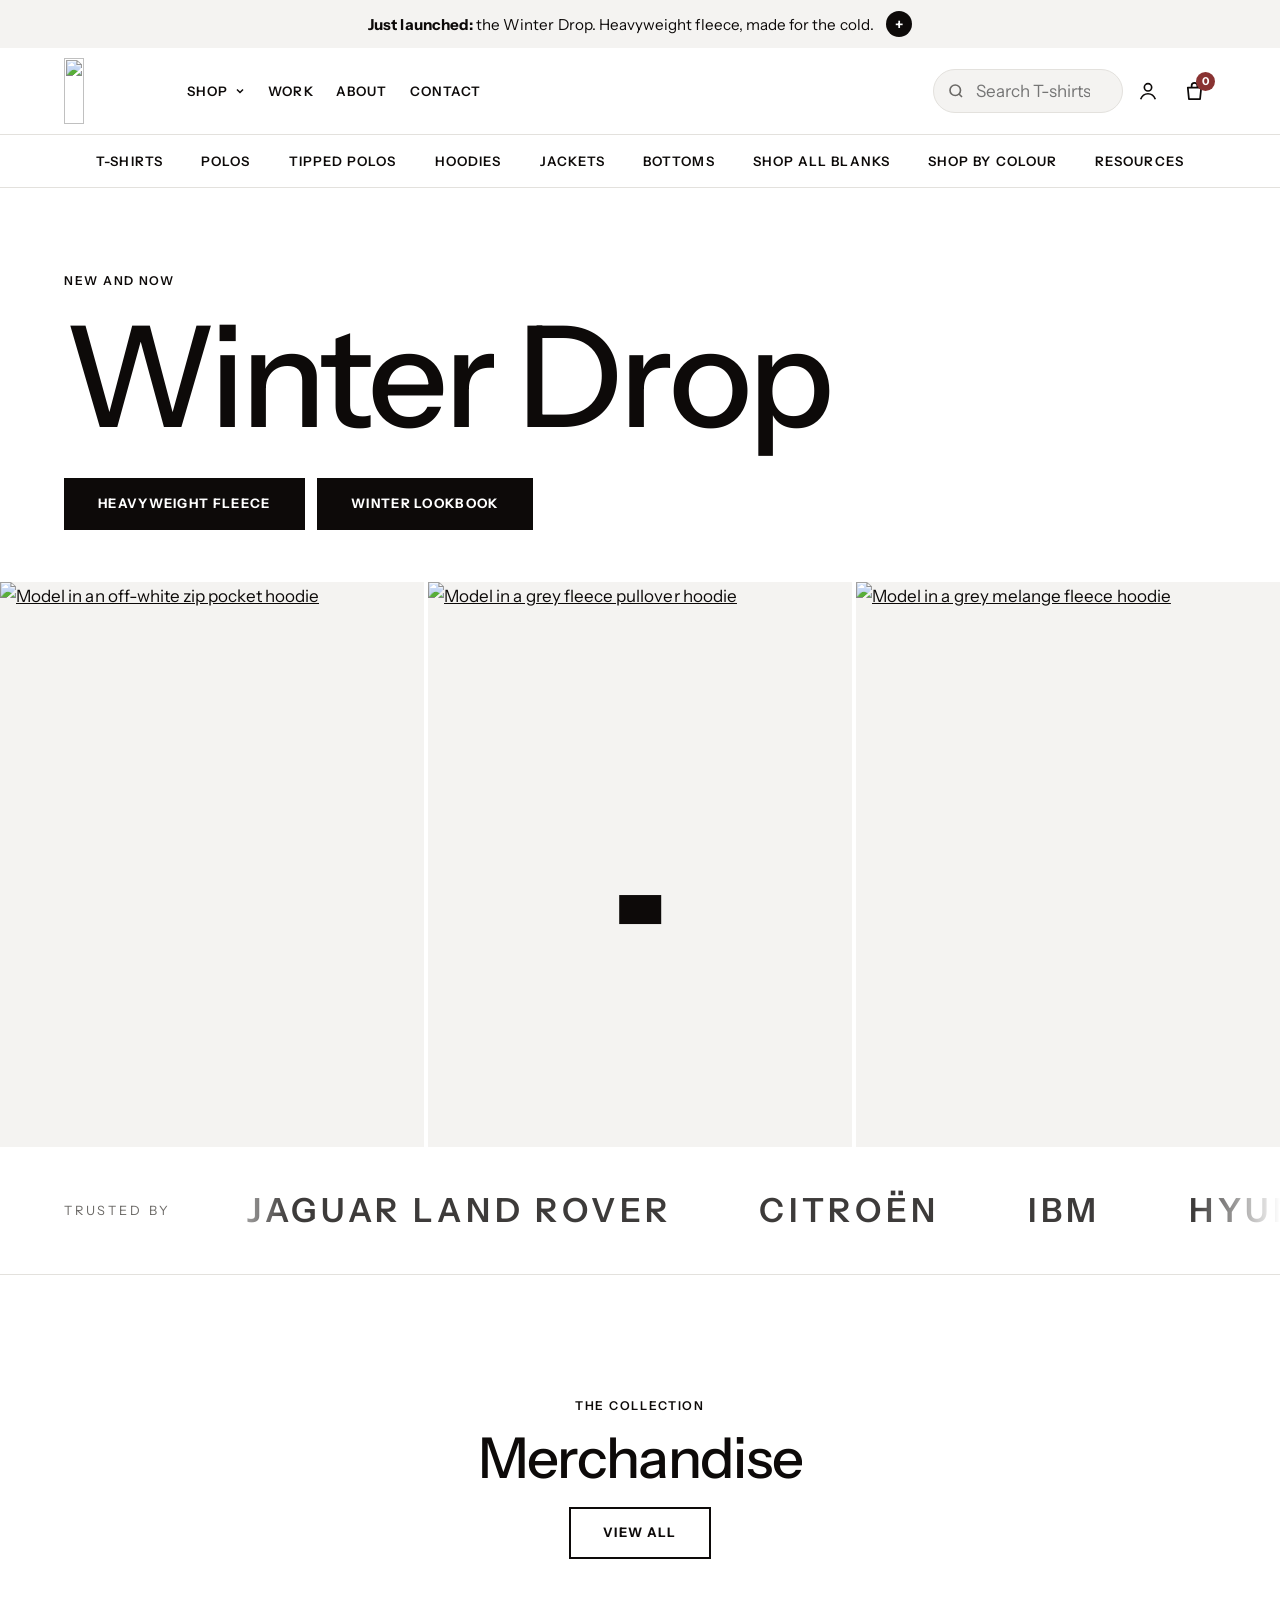
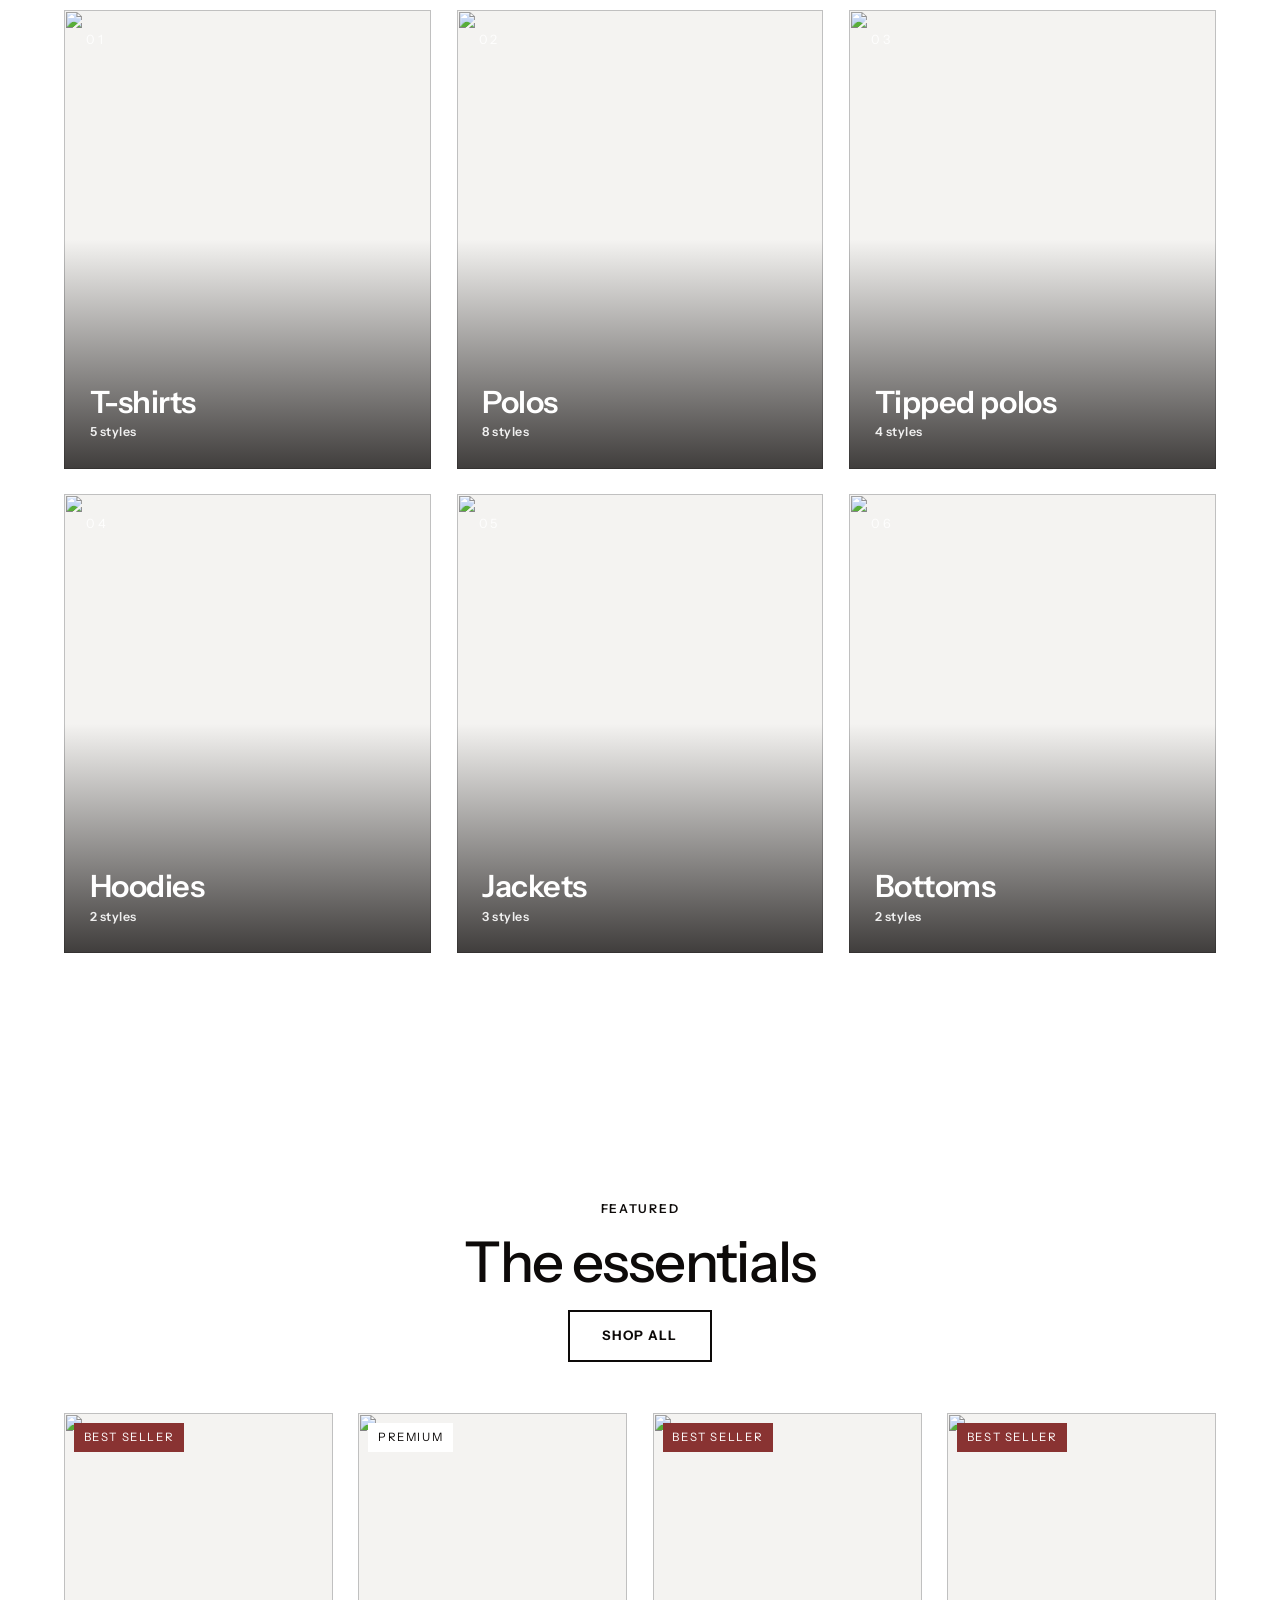
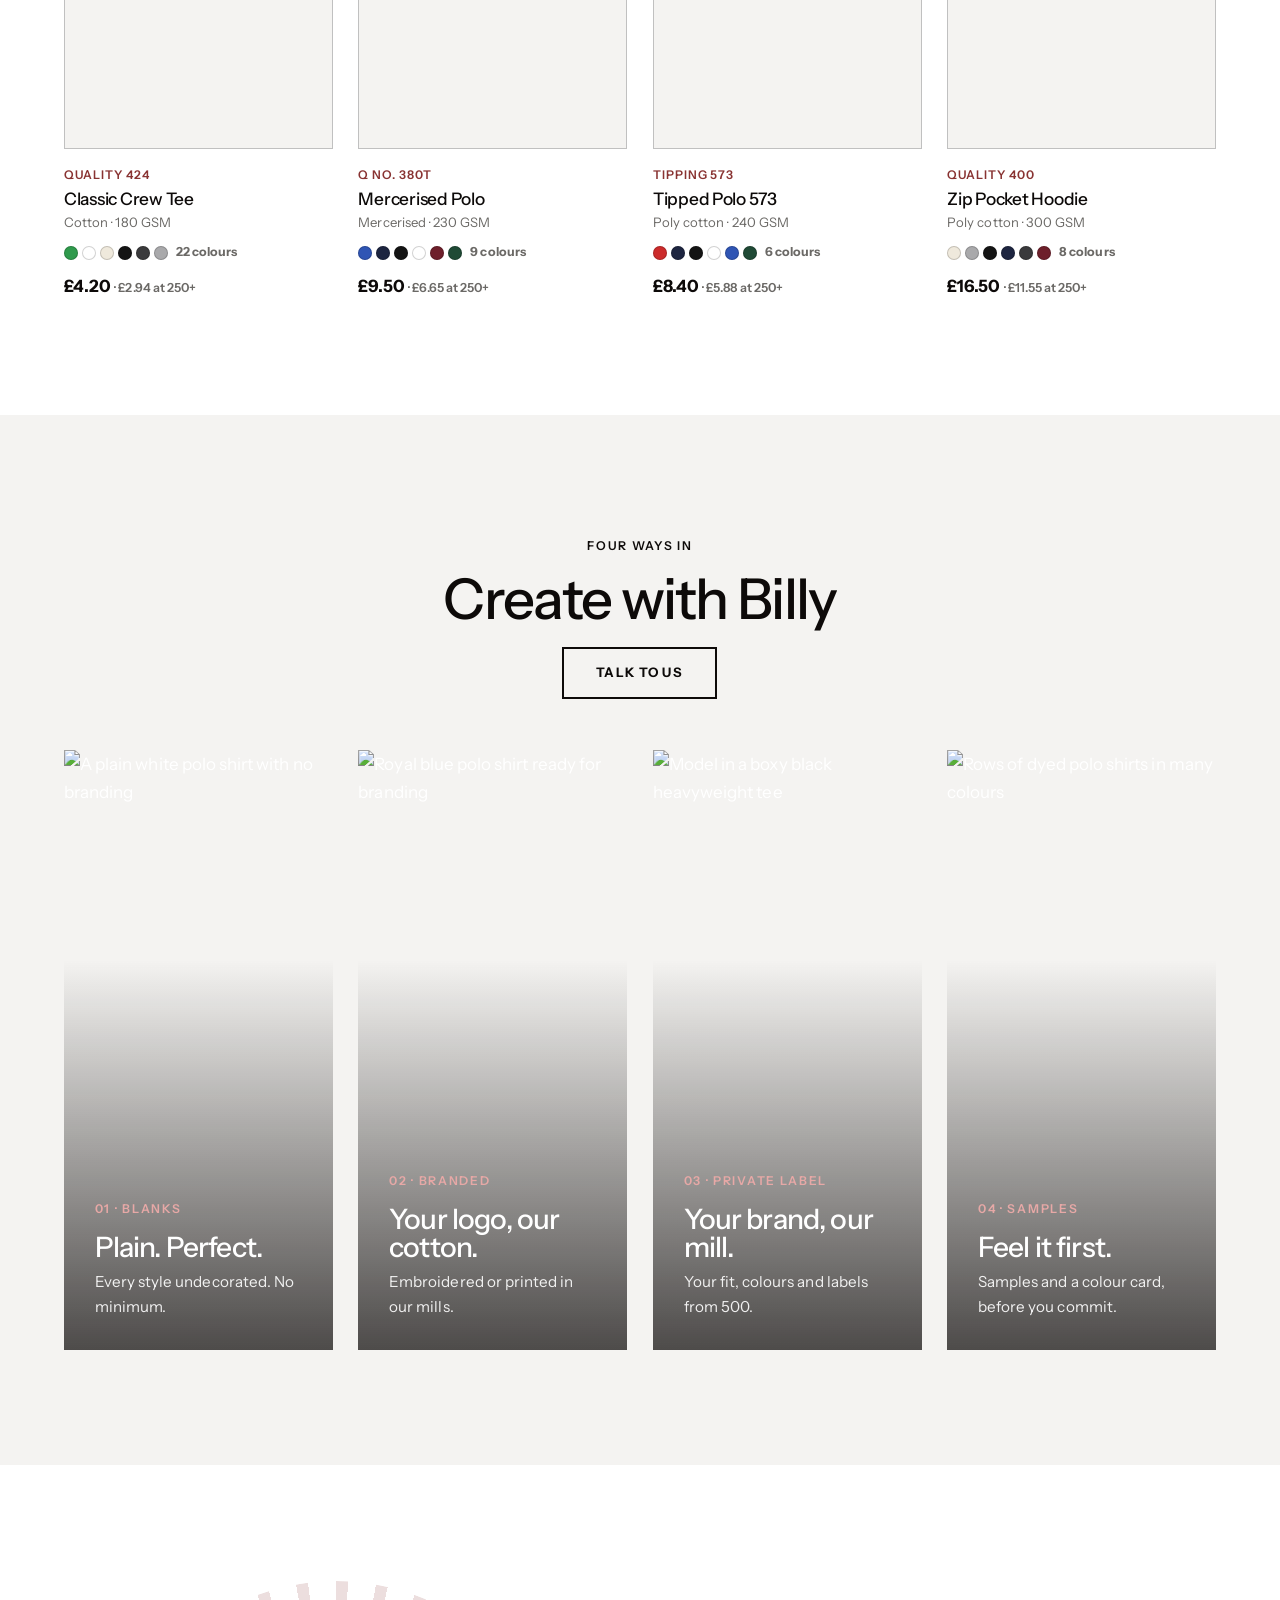
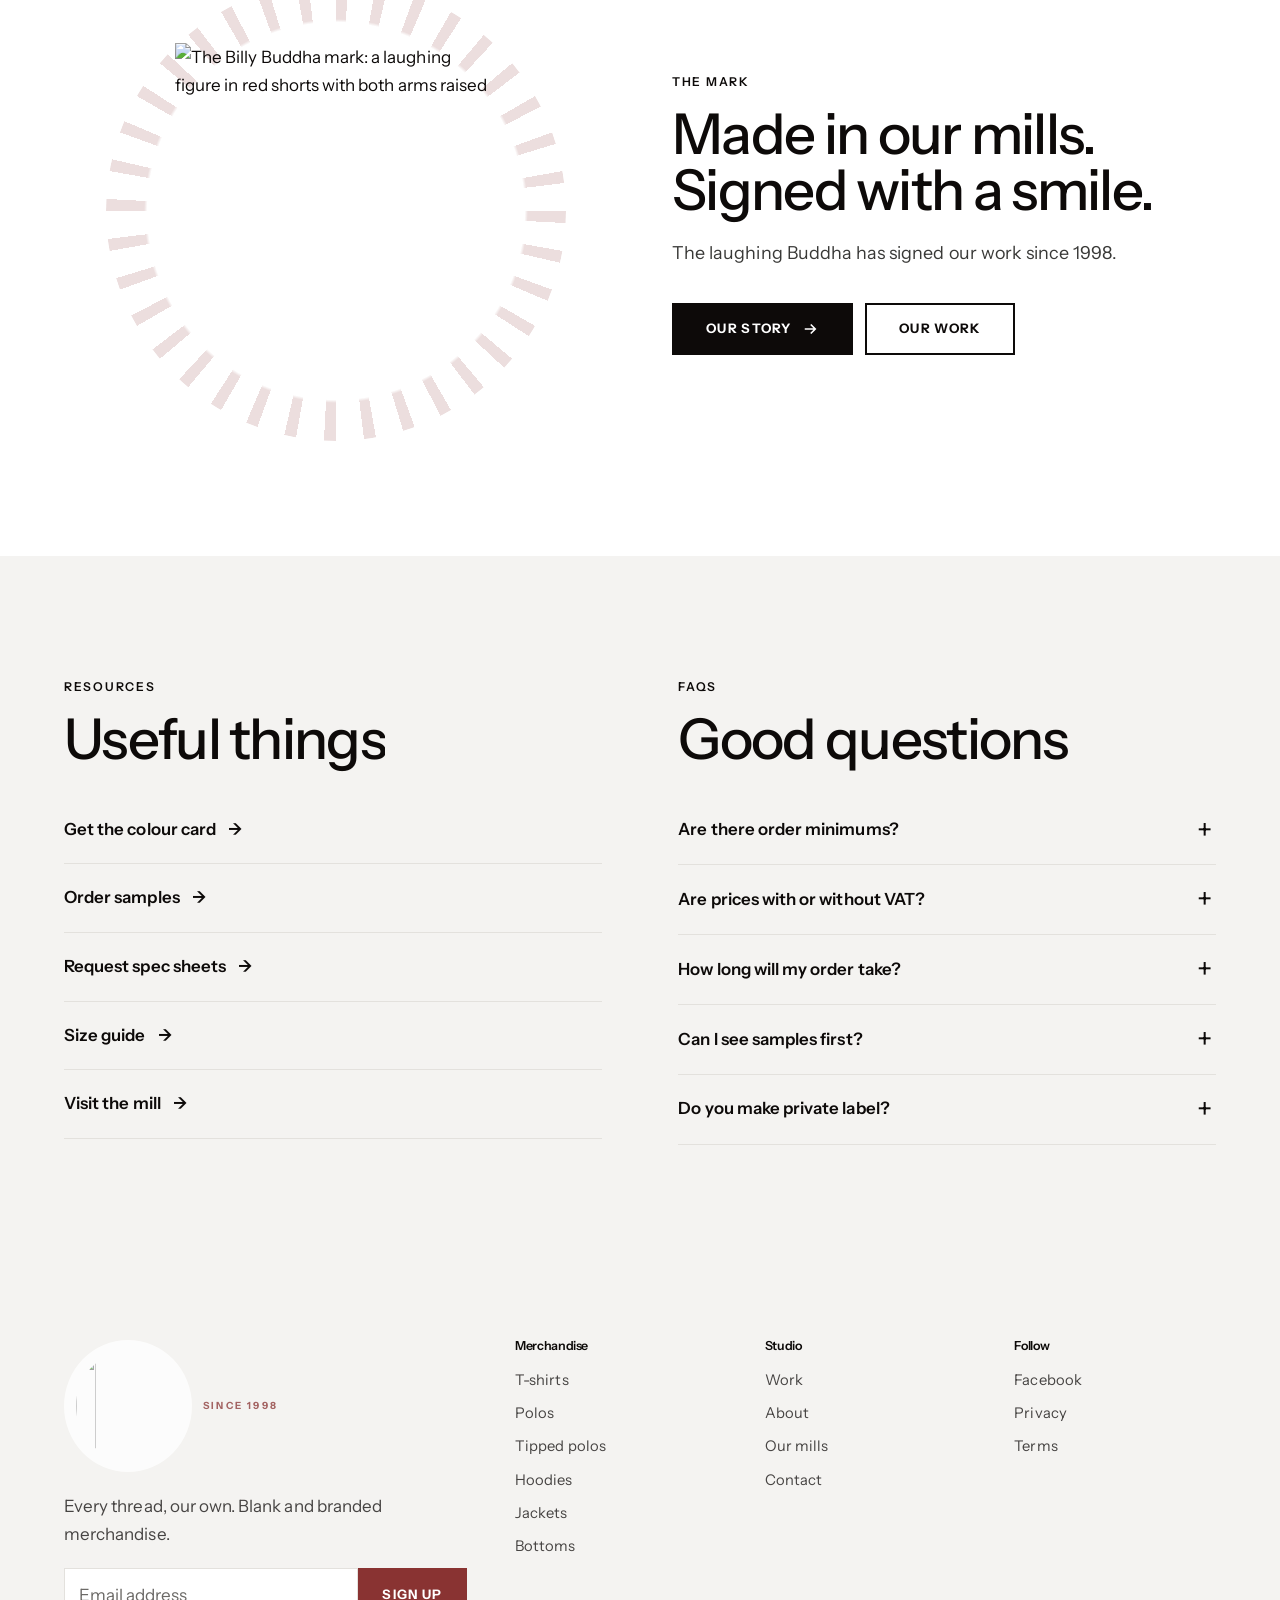
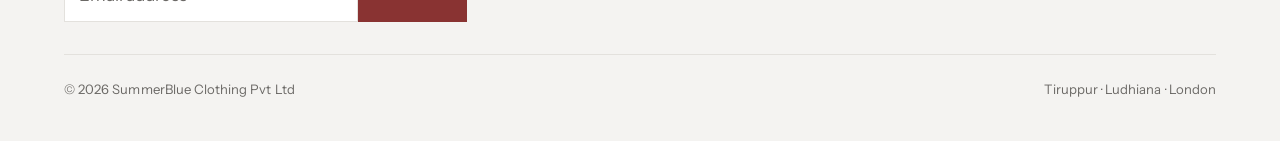
==== commit d582780b: "Add files via upload" ====
--- a/index.html
+++ b/index.html
@@ -8,60 +8,22 @@
 <meta name="description" content="Billy Buddha makes merchandise and team clothing in its own mills in Tiruppur and Ludhiana. Since 1998.">
 <link rel="icon" href="https://static.wixstatic.com/media/f58c1d_3ebb1aa8bbcb4773b0d79feac7aaf3a2~mv2.png/v1/fill/w_64,h_67,al_c,q_90,enc_auto/billy-buddha-logo.png">
 <link rel="preconnect" href="https://fonts.googleapis.com"><link rel="preconnect" href="https://fonts.gstatic.com" crossorigin><link rel="preconnect" href="https://static.wixstatic.com">
-<link href="https://fonts.googleapis.com/css2?family=Oswald:wght@400;500;600;700&family=Playfair+Display:ital,wght@1,500;1,600&family=Mulish:wght@400;500;600;700;800&display=swap" rel="stylesheet">
+<link href="https://fonts.googleapis.com/css2?family=Instrument+Sans:wght@400;500;600;700&display=swap" rel="stylesheet">
 <link rel="stylesheet" href="base.css"><link rel="stylesheet" href="billy.css"><link rel="stylesheet" href="identity.css">
 </head>
 <body data-page="home">
 <main id="main">
-  <section class="hero" id="hero" aria-roledescription="carousel" aria-label="Featured">
-    <div class="hero-slides">
-      <div class="slide on" role="group" aria-roledescription="slide" aria-label="1 of 3">
-        <div class="panels">
-          <div class="panel"><img alt="Model in a grey melange pullover hoodie" data-src="2ecf16_e3a03611ba7442c4a722e3aea235b3de~mv2.jpg" data-w="900" data-h="1200" fetchpriority="high"></div>
-          <div class="panel"><img alt="Model in an oversized white tee" data-src="2ecf16_8fa9d046c41641559db4bde9de4e4e0cf000.jpg" data-w="900" data-h="1200"></div>
-          <div class="panel"><img alt="Model in a boxy black tee" data-src="2ecf16_6e45934d12b346b68226782f24021764~mv2.png" data-w="900" data-h="1200"></div>
-        </div>
-        <div class="hero-shade"></div>
-        <div class="hero-copy"><div class="wrap"><div class="inner">
-          <span class="kicker">Blank &amp; branded merchandise · Since 1998</span>
-          <h1 class="hero-big"><span class="line-mask"><span>Every thread,</span></span><span class="line-mask"><span><em class="serif">our own.</em></span></span></h1>
-          <div class="ctas"><a class="btn btn-light" href="shop.html?set=cat%3Atees">Shop T-shirts</a><a class="btn btn-outline-light" href="shop.html">Explore all</a></div>
-        </div></div></div>
-      </div>
-      <div class="slide" role="group" aria-roledescription="slide" aria-label="2 of 3" aria-hidden="true">
-        <div class="panels two">
-          <div class="panel"><img alt="Rows of knitting machines on our mill floor" data-src="2ecf16_8345286b4d8345abaa196d262bc9c55c~mv2.jpg" data-w="1400" data-h="1100"></div>
-          <div class="panel"><img alt="Hands guiding fabric through a sewing machine" data-src="2ecf16_9cc2f42c91084d249cf5c53910b40dc5f000.jpg" data-w="900" data-h="1200"></div>
-        </div>
-        <div class="hero-shade"></div>
-        <div class="hero-copy"><div class="wrap"><div class="inner">
-          <span class="kicker">Tiruppur · Ludhiana</span>
-          <h2 class="hero-big"><span class="line-mask"><span>Knitted. Dyed.</span></span><span class="line-mask"><span><em class="serif">Stitched.</em></span></span></h2>
-          <div class="ctas"><a class="btn btn-light" href="billy.html#mills">Inside the mills</a></div>
-        </div></div></div>
-      </div>
-      <div class="slide" role="group" aria-roledescription="slide" aria-label="3 of 3" aria-hidden="true">
-        <div class="panels">
-          <div class="panel"><img alt="Model in a royal blue mercerised polo" data-src="f58c1d_1d1ff50df8d24eb8b770cfe6feb8bb4b~mv2.jpg" data-w="900" data-h="1200"></div>
-          <div class="panel"><img alt="Model in a red polo with white tipped collar" data-src="f58c1d_90a213e7304e44188506254a8777f5b6~mv2.jpg" data-w="900" data-h="1200"></div>
-          <div class="panel"><img alt="Model in a navy polo" data-src="f58c1d_7df95a619bf94291842ef369f09e2fc7~mv2.jpg" data-w="900" data-h="1200"></div>
-        </div>
-        <div class="hero-shade"></div>
-        <div class="hero-copy"><div class="wrap"><div class="inner">
-          <span class="kicker">The polo edit</span>
-          <h2 class="hero-big"><span class="line-mask"><span>Worn</span></span><span class="line-mask"><span><em class="serif">with pride.</em></span></span></h2>
-          <div class="ctas"><a class="btn btn-light" href="shop.html?set=cat%3Apolos">Shop polos</a></div>
-        </div></div></div>
-      </div>
+  <section class="bc-hero" aria-labelledby="heroH">
+    <div class="wrap bc-hero-head">
+      <span class="kicker">New and now</span>
+      <h1 id="heroH" data-split>Winter Drop</h1>
+      <div class="ctas"><a class="btn" href="shop.html?set=cat%3Ahoodies">Heavyweight fleece</a><a class="btn" href="work.html#lookbook">Winter lookbook</a></div>
     </div>
-    <div class="hero-ctrl"><div class="wrap">
-      <div class="dots" role="group" aria-label="Choose slide" id="dots">
-        <button type="button" aria-current="true" aria-label="Slide 1: Every thread, our own"><i></i><span>Merchandise</span></button>
-        <button type="button" aria-label="Slide 2: Knitted, dyed, stitched"><i></i><span>Our mills</span></button>
-        <button type="button" aria-label="Slide 3: The polo edit"><i></i><span>Polos</span></button>
-      </div>
-      <button class="pause" id="pause" type="button" aria-label="Pause slideshow"><svg width="16" height="16" viewBox="0 0 24 24" fill="currentColor" aria-hidden="true" id="pauseIcon"><rect x="6" y="5" width="4" height="14"/><rect x="14" y="5" width="4" height="14"/></svg></button>
-    </div></div>
+    <div class="bc-hero-row">
+      <a href="product.html?id=q400" class="reveal-img"><img alt="Model in an off-white zip pocket hoodie" data-src="2ecf16_d7c68cb120fc4b649d1f1150370f0c20~mv2.jpg" data-w="900" data-h="1200" fetchpriority="high"></a>
+      <a href="product.html?id=q680" class="reveal-img"><img alt="Model in a grey fleece pullover hoodie" data-src="2ecf16_e3a03611ba7442c4a722e3aea235b3de~mv2.jpg" data-w="900" data-h="1200"></a>
+      <a href="product.html?id=q680" class="reveal-img"><img alt="Model in a grey melange fleece hoodie" data-src="2ecf16_fcc9327d8e384c0cb681d0dce141d7f4~mv2.jpg" data-w="900" data-h="1200"></a>
+    </div>
   </section>
 
   <section class="clients" aria-label="Trusted by">
@@ -71,6 +33,7 @@
     </div>
   </section>
 
+  <!-- 1 · GRID -->
   <section class="sec" aria-labelledby="catH">
     <div class="wrap">
       <div class="sec-head"><div><span class="kicker rv">The collection</span><h2 id="catH" data-split>Merchandise</h2></div><a class="btn btn-outline rv d1" href="shop.html">View all</a></div>
@@ -78,35 +41,7 @@
     </div>
   </section>
 
-  <section class="bb-split" aria-label="Blank or branded">
-    <a class="bb-panel" href="shop.html" data-cursor="Shop">
-      <img alt="A plain white polo shirt with no branding" loading="lazy" data-src="f58c1d_8d7733625476440897f4bf7fe911722c~mv2.jpg" data-w="1000" data-h="1100">
-      <div class="bb-copy"><span class="kicker">Blanks</span><h2>Plain. <em class="serif">Perfect.</em></h2><p>Every style, undecorated and ready for your print shop. No minimum order.</p><span class="btn btn-light">Shop blanks</span></div>
-    </a>
-    <a class="bb-panel" href="contact.html" data-cursor="Start">
-      <img alt="Royal blue polo shirt ready for branding" loading="lazy" data-src="f58c1d_1d1ff50df8d24eb8b770cfe6feb8bb4b~mv2.jpg" data-w="1000" data-h="1100">
-      <div class="bb-copy"><span class="kicker">Branded</span><h2>Your logo, <em class="serif">our cotton.</em></h2><p>Embroidered, printed or private-labelled in our own mills.</p><span class="btn btn-light">Start a project</span></div>
-    </a>
-  </section>
-
-  <section class="statement" aria-label="Our philosophy" style="padding-top:0"><div class="wrap">
-    <p data-lit>Clothing your people are <em class="serif">proud</em> to wear.</p>
-  </div></section>
-
-  <section class="hscroll" aria-labelledby="procH" data-cursor="Scroll">
-    <div class="hscroll-sticky">
-      <div class="wrap hscroll-head"><span class="kicker">The making</span><h2 id="procH">Yarn to <em class="serif">logo.</em></h2></div>
-      <div class="hscroll-track">
-        <div class="step"><div class="step-media"><img alt="Knitting machines on the mill floor" loading="lazy" data-src="2ecf16_8345286b4d8345abaa196d262bc9c55c~mv2.jpg" data-w="920" data-h="690"></div><p class="cap"><small>01</small>Knit</p></div>
-        <div class="step"><div class="step-media"><img alt="A rainbow of dyed polo shirts" loading="lazy" data-src="f58c1d_8d7733625476440897f4bf7fe911722c~mv2.jpg" data-w="920" data-h="690"></div><p class="cap"><small>02</small>Dye</p></div>
-        <div class="step"><div class="step-media"><img alt="Hands guiding fabric through a sewing machine" loading="lazy" data-src="2ecf16_9cc2f42c91084d249cf5c53910b40dc5f000.jpg" data-w="920" data-h="690"></div><p class="cap"><small>03</small>Stitch</p></div>
-        <div class="step"><div class="step-media"><img alt="Royal blue polo shirt" loading="lazy" data-src="f58c1d_1d1ff50df8d24eb8b770cfe6feb8bb4b~mv2.jpg" data-w="920" data-h="690"></div><p class="cap"><small>04</small>Brand</p></div>
-        <div class="step"><div class="step-media"><img alt="Model in a white oversized tee" loading="lazy" data-src="2ecf16_8fa9d046c41641559db4bde9de4e4e0cf000.jpg" data-w="920" data-h="690"></div><p class="cap"><small>05</small>Wear</p></div>
-      </div>
-      <div class="hscroll-bar" aria-hidden="true"><i></i></div>
-    </div>
-  </section>
-
+  <!-- 1 · GRID -->
   <section class="sec" aria-labelledby="featH">
     <div class="wrap">
       <div class="sec-head"><div><span class="kicker rv">Featured</span><h2 id="featH" data-split>The <em class="serif">essentials</em></h2></div><a class="btn btn-outline rv d1" href="shop.html">Shop all</a></div>
@@ -114,34 +49,69 @@
     </div>
   </section>
 
-  <div class="tape-zone" aria-hidden="true">
-    <div class="tape t1"><div class="tape-track" data-words="Every thread, our own|Billy Buddha|Since 1998"></div></div>
-    <div class="tape t2"><div class="tape-track" data-words="Tiruppur|Ludhiana|London"></div></div>
-  </div>
-
-  <section class="billy-sec" aria-labelledby="markH">
-    <div class="wrap mark">
-      <div class="billy-art rv"><div class="sun" aria-hidden="true"></div><img src="https://static.wixstatic.com/media/f58c1d_3ebb1aa8bbcb4773b0d79feac7aaf3a2~mv2.png/v1/fill/w_600,h_624,al_c,q_90,enc_auto/billy-buddha-logo.png" alt="The Billy Buddha mark: a laughing figure in red shorts with both arms raised" width="300" height="312" loading="lazy"></div>
-      <div>
-        <span class="kicker rv">The mark</span>
-        <h2 id="markH" data-split>Made in our mills. <em class="serif">Signed with a smile.</em></h2>
-        <p class="lead rv d1">The laughing Buddha has signed our work since 1998.</p>
-        <div class="rv d2" style="margin-top:2.5rem"><a class="btn btn-outline" href="billy.html">Our story</a></div>
+  <!-- 3 · PANELS -->
+  <section class="sec tone" aria-labelledby="routesH">
+    <div class="wrap">
+      <div class="sec-head"><div><span class="kicker rv">Four ways in</span><h2 id="routesH" data-split>Create with Billy</h2></div><a class="btn btn-outline rv d1" href="contact.html">Talk to us</a></div>
+      <div class="bb-split routes">
+        <a class="bb-panel" href="shop.html" data-cursor="Shop">
+          <img alt="A plain white polo shirt with no branding" loading="lazy" data-src="f58c1d_8d7733625476440897f4bf7fe911722c~mv2.jpg" data-w="800" data-h="1100">
+          <div class="bb-copy"><span class="kicker">01 · Blanks</span><h3>Plain. <em class="serif">Perfect.</em></h3><p>Every style undecorated. No minimum.</p><span class="route-go" aria-hidden="true">→</span></div>
+        </a>
+        <a class="bb-panel" href="contact.html?req=branded" data-cursor="Start">
+          <img alt="Royal blue polo shirt ready for branding" loading="lazy" data-src="f58c1d_1d1ff50df8d24eb8b770cfe6feb8bb4b~mv2.jpg" data-w="800" data-h="1100">
+          <div class="bb-copy"><span class="kicker">02 · Branded</span><h3>Your logo, <em class="serif">our cotton.</em></h3><p>Embroidered or printed in our mills.</p><span class="route-go" aria-hidden="true">→</span></div>
+        </a>
+        <a class="bb-panel" href="contact.html?req=private-label" data-cursor="Start">
+          <img alt="Model in a boxy black heavyweight tee" loading="lazy" data-src="2ecf16_6e45934d12b346b68226782f24021764~mv2.png" data-w="800" data-h="1100">
+          <div class="bb-copy"><span class="kicker">03 · Private label</span><h3>Your brand, <em class="serif">our mill.</em></h3><p>Your fit, colours and labels from 500.</p><span class="route-go" aria-hidden="true">→</span></div>
+        </a>
+        <a class="bb-panel" href="contact.html?req=samples" data-cursor="Order">
+          <img alt="Rows of dyed polo shirts in many colours" loading="lazy" data-src="f58c1d_bdbac44f78ea421097be0ecffb164639~mv2.jpg" data-w="800" data-h="1100">
+          <div class="bb-copy"><span class="kicker">04 · Samples</span><h3>Feel it <em class="serif">first.</em></h3><p>Samples and a colour card, before you commit.</p><span class="route-go" aria-hidden="true">→</span></div>
+        </a>
       </div>
     </div>
   </section>
 
-  <section class="sec palette" aria-labelledby="palH">
-    <div class="wrap">
-      <div class="sec-head"><div><span class="kicker rv" style="color:#e7a8a6">Dyed in-house</span><h2 id="palH" style="color:#fff" data-split>Forty <em class="serif">colours</em></h2></div></div>
-      <div class="pal-grid" id="palGrid"></div>
+  <!-- 2 · SPLIT (mirrored) -->
+  <section class="sec" aria-labelledby="markH">
+    <div class="wrap feature flip">
+      <div class="feature-media"><div class="billy-art rv"><div class="sun" aria-hidden="true"></div><img src="https://static.wixstatic.com/media/f58c1d_3ebb1aa8bbcb4773b0d79feac7aaf3a2~mv2.png/v1/fill/w_600,h_624,al_c,q_90,enc_auto/billy-buddha-logo.png" alt="The Billy Buddha mark: a laughing figure in red shorts with both arms raised" width="300" height="312" loading="lazy"></div></div>
+      <div class="feature-copy">
+        <span class="kicker rv">The mark</span>
+        <h2 id="markH" data-split>Made in our mills. <em class="serif">Signed with a smile.</em></h2>
+        <p class="lead rv d1">The laughing Buddha has signed our work since 1998.</p>
+        <div class="ctas rv d2"><a class="btn" href="billy.html">Our story <svg width="18" height="18" viewBox="0 0 24 24" fill="none" stroke="currentColor" stroke-width="2.2" aria-hidden="true"><path d="M5 12h14M13 6l6 6-6 6"/></svg></a><a class="btn btn-outline" href="work.html">Our work</a></div>
+      </div>
     </div>
   </section>
 
-  <section class="cta-band" aria-labelledby="ctaH" style="background:var(--ink)">
-    <div class="wrap">
-      <h2 id="ctaH" data-split>Let’s make something <em class="serif">together.</em></h2>
-      <div class="ctas rv d1" style="margin-top:2.5rem"><a class="btn btn-brick" href="contact.html">Start a project</a><a class="btn btn-outline-light" href="work.html">See our work</a></div>
+  <!-- 4 · LIST -->
+  <section class="sec tone resfaq" id="resources" aria-label="Resources and questions">
+    <div class="wrap resfaq-grid">
+      <div>
+        <span class="kicker rv">Resources</span>
+        <h2 data-split>Useful <em class="serif">things</em></h2>
+        <ul class="reslinks rv d1">
+          <li><a href="contact.html?req=colour-card">Get the colour card <span aria-hidden="true">→</span></a></li>
+          <li><a href="contact.html?req=samples">Order samples <span aria-hidden="true">→</span></a></li>
+          <li><a href="contact.html?req=spec-sheets">Request spec sheets <span aria-hidden="true">→</span></a></li>
+          <li><a href="product.html?id=q424#sizes">Size guide <span aria-hidden="true">→</span></a></li>
+          <li><a href="billy.html#mills">Visit the mill <span aria-hidden="true">→</span></a></li>
+        </ul>
+      </div>
+      <div class="faq">
+        <span class="kicker rv">FAQs</span>
+        <h2 data-split>Good <em class="serif">questions</em></h2>
+        <div class="rv d1">
+          <details><summary>Are there order minimums?</summary><p>None on blanks. Screen printing starts at 25 pieces per design. Custom colours and private label start at 500.</p></details>
+          <details><summary>Are prices with or without VAT?</summary><p>Prices are shown ex VAT. VAT at 20% is added at checkout.</p></details>
+          <details><summary>How long will my order take?</summary><p>Blanks ship in 3 to 5 working days. Branded orders take about 10 to 12 working days after you approve the proof.</p></details>
+          <details><summary>Can I see samples first?</summary><p>Yes. Order any single piece, or ask for a sample pack and a physical colour card.</p></details>
+          <details><summary>Do you make private label?</summary><p>Yes, from 500 pieces: your fit, your colours, your neck label.</p></details>
+        </div>
+      </div>
     </div>
   </section>
 </main>
--- a/base.css
+++ b/base.css
@@ -2,7 +2,7 @@
   /* Billy Buddha palette: ink, off-white, brick red */
   --ink:#0d0a09; --ink-2:#393937; --muted:#6b6966; --paper:#ffffff; --off:#f0f0ef; --sand:#e6e2da; --line:#dcd9d3;
   --brick:#893332; --brick-dk:#6e2827; --brick-lt:#f5e7e6; --ok:#1f6b45; --err:#b42318; --focus:#1a5cff;
-  --head:"Oswald","Arial Narrow",sans-serif; --serif:"Playfair Display",Georgia,serif; --body:Mulish,system-ui,-apple-system,"Segoe UI",sans-serif;
+  --head:"Big Shoulders Display","Arial Narrow",sans-serif; --serif:"Instrument Serif",Georgia,serif; --body:"Instrument Sans",system-ui,-apple-system,"Segoe UI",sans-serif;
   --max:1360px; --r:4px; --r-lg:10px; --shadow:0 2px 6px rgba(13,10,9,.06),0 14px 40px rgba(13,10,9,.1);
   --ease:cubic-bezier(.2,.8,.2,1);
   color-scheme:light;
--- a/identity.css
+++ b/identity.css
@@ -1,6 +1,47 @@
 /* ===== Billy Buddha UK v3.1: identity first, quieter copy ===== */
 @media (min-width:960px){.foot-top{grid-template-columns:2fr repeat(3,1fr)}}
 .foot-base{align-items:center}
+
+/* seasonal drop */
+.drop{padding:var(--sec) 0;overflow:hidden}
+.drop-grid{display:grid;gap:3rem;align-items:center}
+@media (min-width:900px){.drop-grid{grid-template-columns:5fr 7fr;gap:5rem}}
+.drop h2{font-size:clamp(4rem,11vw,10rem);line-height:.85;margin:0 0 1.5rem}
+.drop .lead{margin:0 0 2rem}
+.drop-media{position:relative;display:grid;grid-template-columns:1fr 1fr;gap:16px;align-items:start}
+.drop-media>div{aspect-ratio:4/5}
+.drop-media img{width:100%;height:100%;object-fit:cover;object-position:top}
+.drop-b{margin-top:22%}
+
+/* work with billy: four routes */
+.routes-sec{background:var(--off);padding:var(--sec) 0}
+.routes-head{text-align:center;margin-bottom:clamp(2rem,4vw,3.5rem)}
+.routes-head h2{margin:0}
+.bb-split.routes{background:transparent;gap:4px;padding:0 var(--gut);max-width:calc(var(--max) + 2 * var(--gut));margin:0 auto}
+@media (min-width:700px){.bb-split.routes{grid-template-columns:repeat(2,1fr)}}
+@media (min-width:1100px){.bb-split.routes{grid-template-columns:repeat(4,1fr)}}
+.routes .bb-panel{min-height:clamp(380px,48vw,600px)}
+.routes .bb-panel::after{background:linear-gradient(180deg,rgba(13,10,9,0) 35%,rgba(13,10,9,.72))}
+.routes .bb-copy{padding:clamp(1.25rem,2.4vw,2.25rem)}
+.routes .bb-copy h2{font-size:clamp(2rem,2.8vw,2.7rem);line-height:.98}
+.routes .bb-copy p{font-size:.98rem;margin:0}
+.route-go{position:absolute;right:clamp(1.25rem,2.4vw,2.25rem);top:clamp(1.25rem,2.4vw,2.25rem);width:46px;height:46px;border-radius:50%;background:#fff;color:var(--ink);display:grid;place-items:center;font-weight:800;opacity:0;transform:scale(.6) rotate(-45deg);transition:opacity .3s,transform .45s cubic-bezier(.3,1.6,.5,1)}
+.routes .bb-panel:hover .route-go,.routes .bb-panel:focus-visible .route-go{opacity:1;transform:none}
+@media (hover:none){.route-go{opacity:1;transform:none}}
+.routes-foot{text-align:center;margin:2.5rem 0 0}
+.routes-foot a{font-weight:700;text-underline-offset:4px}
+
+/* resources strip */
+.resources{padding:clamp(2.5rem,5vw,4rem) 0;border-top:1px solid var(--line)}
+.res-list{list-style:none;margin:0;padding:0;display:grid;border-top:1px solid var(--line)}
+@media (min-width:900px){.res-list{grid-template-columns:repeat(4,1fr);border-top:0}}
+.res-list a{display:grid;grid-template-columns:1fr auto;gap:.3rem 1rem;padding:1.5rem 1rem;text-decoration:none;border-bottom:1px solid var(--line);transition:background .3s}
+@media (min-width:900px){.res-list a{border-bottom:0;border-left:1px solid var(--line);height:100%}.res-list li:first-child a{border-left:0}}
+.res-list a:hover{background:var(--off)}
+.res-n{font-family:var(--head);text-transform:uppercase;letter-spacing:.06em;font-size:1.3rem;font-weight:600}
+.res-d{grid-column:1;color:var(--muted);font-size:.9rem}
+.res-a{grid-row:1/3;grid-column:2;align-self:center;font-size:1.3rem;color:var(--brick);transition:transform .3s var(--ease)}
+.res-list a:hover .res-a{transform:translateX(6px)}
 
 /* blanks or branded */
 .bb-split{display:grid;gap:4px;background:var(--ink)}
@@ -99,3 +140,213 @@
 .mainnav{height:auto;align-self:stretch}
 .mainnav>ul{height:100%}
 .intro{cursor:pointer}
+
+/* ===== type: Big Shoulders Display + Instrument Serif + Instrument Sans ===== */
+h1,h2,h3,h4{font-weight:800;letter-spacing:.005em}
+h1,.hero-big{font-weight:900}
+h3{font-weight:700;letter-spacing:.02em}
+em.serif{font-weight:400;font-size:1.06em;letter-spacing:-.005em}
+.kicker{font-weight:700;letter-spacing:.2em;font-size:.88rem}
+.navlink,.btn,.tab,.catpills button,.catbar a{font-weight:700}
+.btn{letter-spacing:.1em;font-size:1.02rem}
+.card-body h3{font-family:var(--body);font-weight:600}
+.cindex b{font-weight:900}
+.stats b,.spec-grid b,.steps4 li::before{font-weight:800}
+body{letter-spacing:.003em}
+
+/* announcement bar */
+.announce{display:flex;justify-content:center;align-items:center;gap:.75rem;padding:.7rem var(--gut);background:var(--off);color:var(--ink);text-decoration:none;font-size:.95rem;text-align:center}
+.announce b{font-weight:700}
+.announce-plus{flex:none;width:26px;height:26px;border-radius:50%;background:var(--ink);color:#fff;display:grid;place-items:center;font-weight:700;transition:transform .3s var(--ease),background .3s}
+.announce:hover .announce-plus{transform:rotate(90deg);background:var(--brick)}
+@media (max-width:640px){.announce{font-size:.82rem}.announce b+*{display:none}}
+
+/* garment row: pills on phones, plain caps row on desktop */
+.cb-extra{display:none!important}
+@media (min-width:1100px){
+  .catbar{display:block;border-top:1px solid var(--line)}
+  body[data-page="shop"] .catbar{display:block}
+  .catbar-in{justify-content:center;gap:clamp(1.25rem,3vw,3rem);padding:.95rem var(--gut);overflow:visible}
+  .catbar a{border:0;border-radius:0;padding:0;min-height:0;font-size:1.02rem;letter-spacing:.06em;position:relative}
+  .catbar a::after{content:"";position:absolute;left:0;right:0;bottom:-6px;height:2px;background:var(--brick);transform:scaleX(0);transition:transform .3s var(--ease)}
+  .catbar a:hover{background:none;border:0}
+  .catbar a:hover::after,.catbar a[aria-current="page"]::after{transform:scaleX(1)}
+  .catbar a[aria-current="page"]{background:none;color:var(--brick)}
+  .cb-extra{display:inline-flex!important}
+}
+
+/* colour dropdown beside the swatches */
+.colsel-wrap{display:flex;align-items:stretch;border:1.5px solid var(--ink);margin-bottom:.9rem;max-width:420px}
+.colsel-chip{width:52px;flex:none;border-right:1.5px solid var(--ink)}
+.colsel{flex:1;min-height:48px;border:0;background:#fff url("data:image/svg+xml,%3Csvg xmlns='http://www.w3.org/2000/svg' width='14' height='9' fill='none' stroke='%230d0a09' stroke-width='2'%3E%3Cpath d='M1 1l6 6 6-6'/%3E%3C/svg%3E") no-repeat right 14px center;appearance:none;padding:0 2.6rem 0 .9rem;font-weight:600;cursor:pointer}
+.colsel:focus-visible{outline:3px solid var(--focus);outline-offset:2px}
+
+/* product page, Bella-style */
+@media (min-width:1000px){
+  .pp-gallery{grid-template-columns:92px 1fr;align-items:start}
+  .pp-thumbs{flex-direction:column;grid-row:1;grid-column:1}
+  .pp-thumbs button{width:92px}
+  .pp-main{grid-column:2}
+}
+.pp .card-code{display:block;font-family:var(--head);font-weight:900;font-size:clamp(2.4rem,4vw,3.4rem);line-height:.9;color:var(--ink);letter-spacing:.01em}
+.pp .pdp-body h1{font-family:var(--body);text-transform:none;font-weight:600;letter-spacing:-.01em;font-size:clamp(1.6rem,2.6vw,2.2rem);line-height:1.15;margin:.3rem 0 .8rem}
+.pp-details{border-top:1px solid var(--line);padding-top:2rem;margin-top:.5rem}
+.pp-details-head{display:flex;justify-content:space-between;align-items:baseline;gap:1rem;margin-bottom:1rem}
+.pp-details h2{font-family:var(--body);text-transform:none;font-weight:600;font-size:1.9rem;letter-spacing:-.01em;margin:0}
+.pp-details p{font-size:1.02rem;line-height:1.7;margin:0 0 1.1rem}
+.pp-details p b{font-weight:700}
+
+/* textured CTA pair */
+.tex-ctas{display:grid}
+@media (min-width:800px){.tex-ctas{grid-template-columns:1fr 1fr}}
+.tex-ctas a{position:relative;display:flex;align-items:center;justify-content:center;gap:.8rem;min-height:120px;padding:1.5rem;text-decoration:none;font-family:var(--head);font-weight:800;font-size:clamp(1.3rem,2.2vw,1.8rem);letter-spacing:.06em;text-transform:uppercase;overflow:hidden;isolation:isolate}
+.tex-ctas a::before{content:"";position:absolute;inset:0;z-index:-1;opacity:.5;background-image:url("data:image/svg+xml,%3Csvg xmlns='http://www.w3.org/2000/svg' width='220' height='220'%3E%3Cfilter id='n'%3E%3CfeTurbulence type='fractalNoise' baseFrequency='.9 .06' numOctaves='3' seed='4'/%3E%3CfeColorMatrix values='0 0 0 0 0  0 0 0 0 0  0 0 0 0 0  0 0 0 .35 0'/%3E%3C/filter%3E%3Crect width='100%25' height='100%25' filter='url(%23n)'/%3E%3C/svg%3E");transition:transform 6s linear}
+.tex-ctas a:hover::before{transform:scale(1.15)}
+.tex-ctas .t-cream{background:#e3cfae;color:var(--ink)}
+.tex-ctas .t-brick{background:#5c2b2a;color:#fff}
+.tex-ctas .arr{transition:transform .3s var(--ease)}
+.tex-ctas a:hover .arr{transform:translateX(8px)}
+
+/* resources + faqs */
+.resfaq{padding:var(--sec) 0}
+.resfaq-grid{display:grid;gap:4rem}
+@media (min-width:960px){.resfaq-grid{grid-template-columns:1fr 1fr;gap:6rem}}
+.resfaq h2{font-family:var(--body);text-transform:none;font-weight:500;letter-spacing:-.02em;font-size:clamp(2.4rem,4vw,3.6rem);margin:0 0 1.75rem}
+.reslinks{list-style:none;margin:0;padding:0}
+.reslinks a{display:flex;align-items:center;gap:.75rem;padding:1.4rem 0;border-bottom:1px solid var(--line);text-decoration:none;font-weight:600;font-size:1.08rem}
+.reslinks a span{transition:transform .3s var(--ease)}
+.reslinks a:hover span{transform:translateX(6px)}
+.reslinks a:hover{color:var(--brick)}
+.resfaq .faq details{border-bottom:1px solid var(--line)}
+.resfaq .faq summary{font-weight:600;font-size:1.08rem;padding:1.4rem 0}
+.resfaq .faq summary::after{content:"+";border:0;transform:none;width:auto;height:auto;font-size:1.8rem;font-weight:400;line-height:1;transition:transform .3s}
+.resfaq .faq details[open] summary::after{transform:rotate(45deg)}
+.resfaq .more{display:inline-block;margin-top:2rem;font-family:var(--head);font-weight:800;letter-spacing:.12em;text-transform:uppercase;text-decoration:none}
+.resfaq .more:hover{color:var(--brick)}
+
+/* ==========================================================
+   DESIGN SYSTEM (polish pass). One rule set for every page.
+   Spacing: one section padding. Type: one h2 size, one lead size.
+   Buttons: .btn (primary, ink) · .btn-outline (secondary) ·
+   .btn-light / .btn-outline-light on dark or photo · .btn-brick only
+   for transactional actions (add to basket, send, sign up).
+   ========================================================== */
+:root{--sec:clamp(5rem,9vw,8.5rem);--h2:clamp(2.6rem,5vw,4.6rem);--h3:clamp(1.6rem,2.2vw,2.1rem);--gap:clamp(1rem,2vw,1.75rem)}
+
+/* sections */
+.sec,.billy-sec,.cta-band,.statement,.phero{padding-block:var(--sec)}
+.phero{padding-block:calc(var(--sec) * .8) calc(var(--sec) * .6)}
+.tone{background:var(--off)}
+.sec-head{margin-bottom:clamp(2.25rem,4vw,3.5rem);align-items:end}
+.sec-head h2,.feature h2,.resfaq h2,.cta-band h2,.split-copy h2,.mark h2,.billy-sec h2:not(h1){font-family:var(--head);font-size:var(--h2);line-height:.95;text-transform:uppercase;font-weight:800;letter-spacing:.005em;margin:0}
+.lead{font-size:clamp(1.08rem,1.4vw,1.25rem);line-height:1.6;max-width:32em;margin:1.25rem 0 0}
+.kicker{margin-bottom:.9rem}
+.ctas{display:flex;flex-wrap:wrap;gap:.75rem;margin-top:2.25rem}
+
+/* buttons: one height, one weight */
+.btn{min-height:54px;padding:0 1.75rem;font-size:1.02rem;border-width:2px}
+.btn-sm{min-height:44px;padding:0 1.1rem;font-size:.9rem}
+
+/* layout 2: split feature */
+.feature{display:grid;gap:clamp(2.5rem,5vw,6rem);align-items:center}
+@media (min-width:900px){.feature{grid-template-columns:1fr 1fr}.feature.flip .feature-media{order:-1}}
+.feature .drop-media{display:grid;grid-template-columns:1fr 1fr;gap:var(--gap);align-items:start}
+.feature .drop-media>div{aspect-ratio:4/5}
+.feature .drop-media img{width:100%;height:100%;object-fit:cover;object-position:top}
+.feature .drop-b{margin-top:18%}
+.feature .billy-art{max-width:460px}
+
+/* layout 1: grids share one gap */
+.cats{gap:var(--gap)}
+.grid,.grid.four{column-gap:var(--gap)}
+
+/* layout 3: panels inside the page width */
+.wrap .bb-split.routes{padding:0;max-width:none;gap:var(--gap)}
+.routes .bb-copy h3{font-family:var(--head);font-size:var(--h3);line-height:1;text-transform:uppercase;font-weight:800;margin:0 0 .5rem}
+.routes .bb-copy p{font-size:.95rem;opacity:.9}
+
+/* layout 4: two-column lists */
+.resfaq-grid{gap:clamp(3rem,6vw,7rem)}
+.resfaq h2{margin-bottom:1.75rem}
+.reslinks a,.resfaq .faq summary{padding:1.25rem 0;font-size:1.05rem}
+
+/* closing bands: always ink, light buttons */
+.cta-band{background:var(--ink)!important;color:#fff}
+.cta-band h2{max-width:14em;margin:0 auto}
+.cta-band .ctas{justify-content:center}
+
+/* card text rhythm */
+.card-body{padding-top:1rem;gap:.3rem}
+
+/* ==========================================================
+   CLEAN RETAIL LOOK (Bella+Canvas-style direction)
+   One grotesk family, sentence case, white and light grey,
+   black buttons, no dark bands, no gimmicks. Billy stays as
+   the logo; brick is a small accent only.
+   ========================================================== */
+:root{--head:"Instrument Sans",system-ui,sans-serif;--serif:"Instrument Sans",system-ui,sans-serif;--off:#f4f3f1;--line:#e3e1dd;--h2:clamp(2.4rem,4.4vw,4rem)}
+.cursor,.progress,.big-word{display:none!important}
+
+/* type */
+h1,h2,h3,h4,.hero-big,.sec-head h2,.feature h2,.resfaq h2,.cta-band h2,.split-copy h2,.mark h2,.statement p,.cindex b,.routes .bb-copy h3,.drop h2{font-family:var(--body)!important;text-transform:none!important;font-weight:500!important;letter-spacing:-.03em!important;line-height:1!important}
+h3{letter-spacing:-.015em!important}
+em.serif{font-family:inherit;font-style:normal;font-weight:inherit;color:inherit;font-size:inherit;letter-spacing:inherit}
+.kicker{font-family:var(--body);font-weight:600;font-size:.76rem;letter-spacing:.14em;color:var(--ink)}
+.navlink,.catbar a,.tab,.catpills button,.chip,.stamp,.cat-label h3,.res-n,.method b,.rules b,.mega h4,.foot h2,.step .cap{font-family:var(--body)!important;font-weight:600!important}
+.navlink,.catbar a,.catpills button{font-size:.82rem!important;letter-spacing:.08em!important}
+
+/* buttons: black, flat, small caps */
+.btn{font-family:var(--body);font-weight:700;font-size:.82rem;letter-spacing:.1em;min-height:52px;padding:0 2rem;transition:background .2s,color .2s,border-color .2s}
+.btn::before{display:none}
+.btn:hover{background:#2c2826;border-color:#2c2826;color:#fff}
+.btn-outline:hover{background:var(--ink);border-color:var(--ink);color:#fff}
+.btn-brick:hover{background:var(--brick-dk);border-color:var(--brick-dk)}
+.btn-light:hover{background:var(--off);border-color:var(--off);color:var(--ink)}
+.btn-outline-light:hover{background:#fff;color:var(--ink)}
+.btn:hover svg{transform:none}
+
+/* section heads centred, like a retail lookbook */
+.sec-head{flex-direction:column;align-items:center;text-align:center;gap:1.25rem}
+.sec-head p{text-align:center}
+
+/* hero: headline band over a row of photos */
+.bc-hero{padding-top:clamp(3rem,6vw,5.5rem)}
+.bc-hero-head{padding-bottom:clamp(2rem,4vw,3.25rem)}
+.bc-hero h1{font-size:clamp(4rem,11vw,10rem)!important;margin:0}
+.bc-hero .ctas{margin-top:2rem}
+.bc-hero-row{display:grid;grid-template-columns:repeat(3,1fr);gap:4px}
+.bc-hero-row a{display:block;aspect-ratio:3/4;overflow:hidden;background:var(--off)}
+.bc-hero-row img{width:100%;height:100%;object-fit:cover;object-position:top;transition:transform 1.4s var(--ease)}
+.bc-hero-row a:hover img{transform:scale(1.03)}
+@media (max-width:759px){.bc-hero-row{grid-auto-flow:column;grid-template-columns:none;grid-auto-columns:78vw;overflow-x:auto;scroll-snap-type:x mandatory;scrollbar-width:none}.bc-hero-row a{scroll-snap-align:start}.bc-hero-row::-webkit-scrollbar{display:none}}
+
+/* no dark bands: everything light */
+.cta-band{background:var(--off)!important;color:var(--ink)}
+.cta-band .btn-light{background:var(--ink);border-color:var(--ink);color:#fff}
+.cta-band .btn-light:hover{background:#2c2826}
+.cta-band .btn-outline-light{border-color:var(--ink);color:var(--ink)}
+.cta-band .btn-outline-light:hover{background:var(--ink);color:#fff}
+.phero.dark,.split.dark,.palette{background:var(--off)!important;color:var(--ink)!important}
+.phero.dark .lead,.split.dark .muted,.palette .sec-head p{color:var(--muted)!important}
+.phero.dark .crumbs{color:var(--muted)}
+.palette h2,.palette .kicker,.split.dark .kicker,.phero.dark .kicker{color:var(--ink)!important}
+.phero .sun-bg{opacity:.05}
+
+/* footer: light, quiet */
+.foot{background:var(--off);color:var(--ink);padding-top:5rem}
+.foot h2{color:var(--ink);font-size:.78rem;letter-spacing:.14em;text-transform:uppercase}
+.foot a{opacity:.75}
+.foot .logo img{background:#fff}
+.foot .logo .tag{color:var(--brick)}
+.foot-base{border-top-color:var(--line);opacity:1;color:var(--muted)}
+.news .input{background:#fff;color:var(--ink);border-color:var(--line)}
+.news .input::placeholder{color:var(--muted)}
+
+/* product code, Bella-bold */
+.pp .card-code{font-family:var(--body);font-weight:700;letter-spacing:-.02em}
+.card-code{font-family:var(--body);font-weight:600;letter-spacing:.08em}
+
+.announce b+*{display:inline!important}
+@media (max-width:640px){.ann-more{display:none}}
+
+.news .btn{white-space:nowrap;padding:0 1.4rem;flex:none}
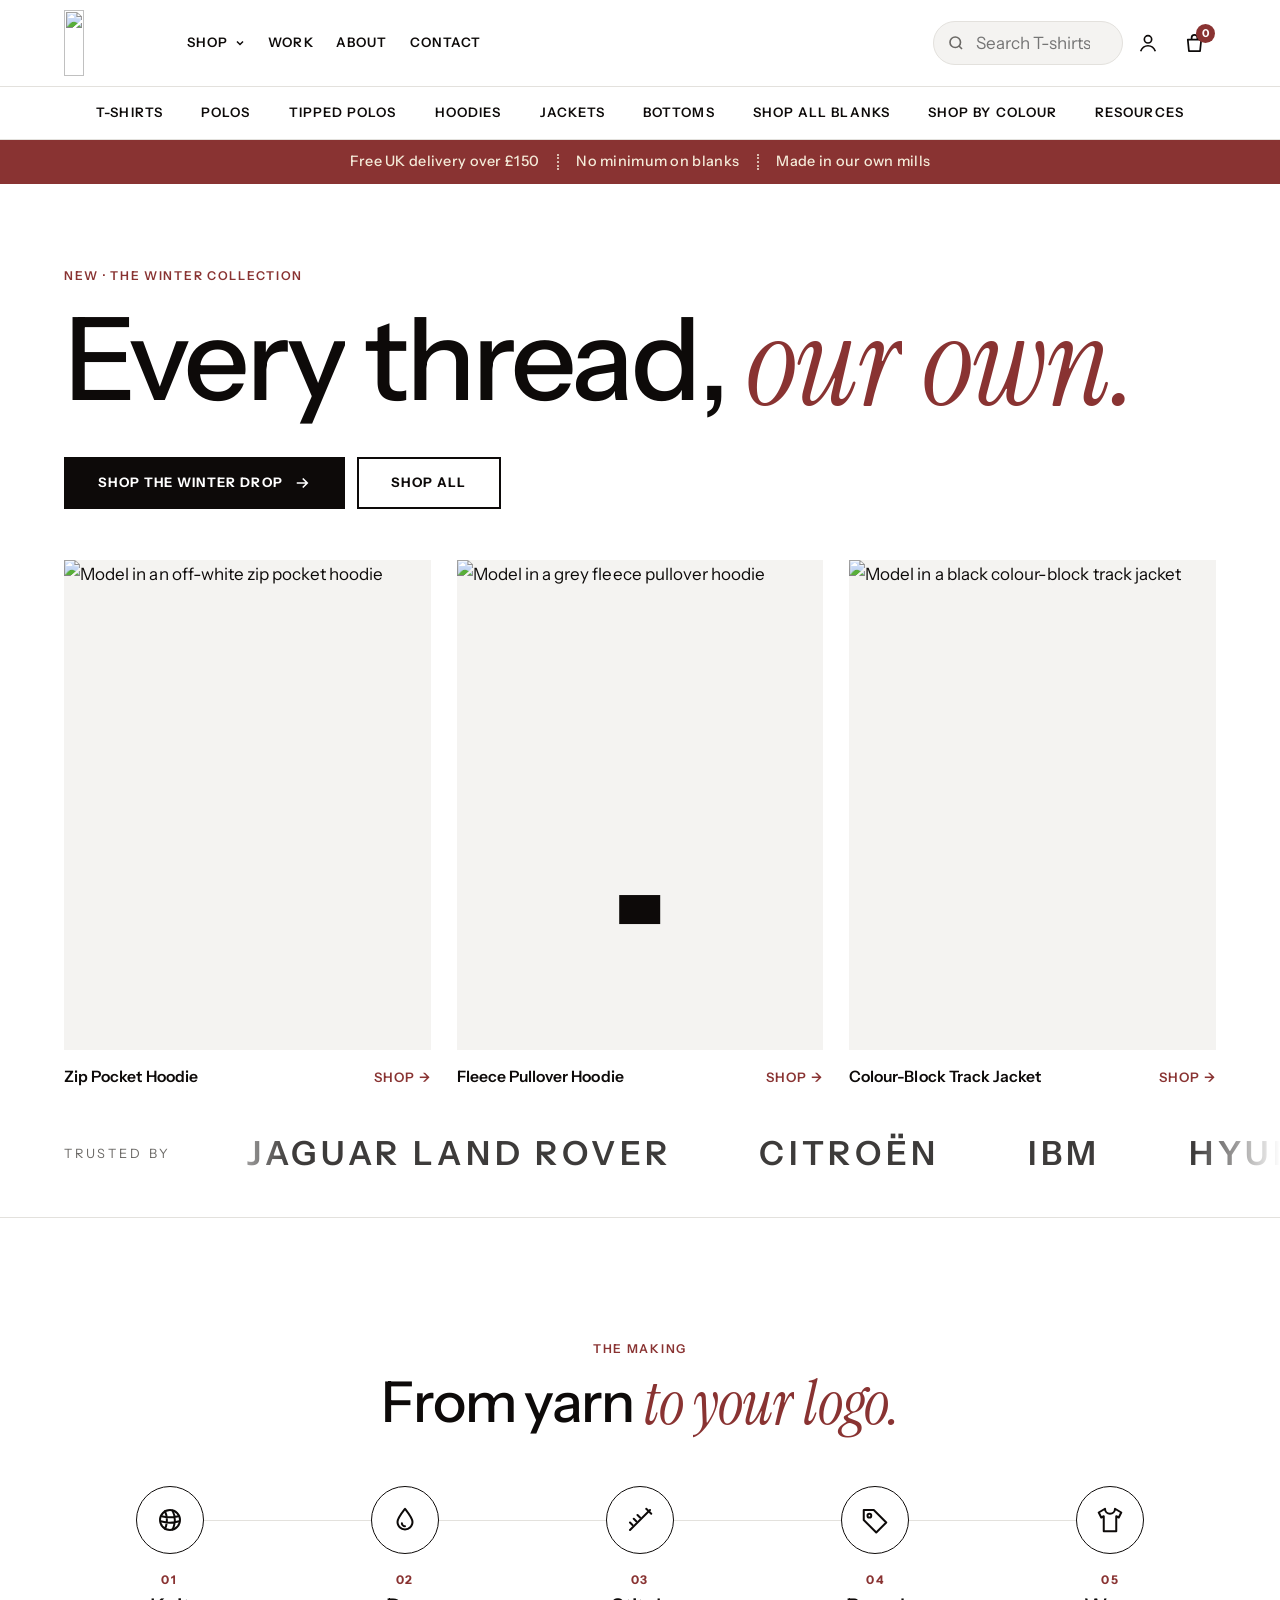
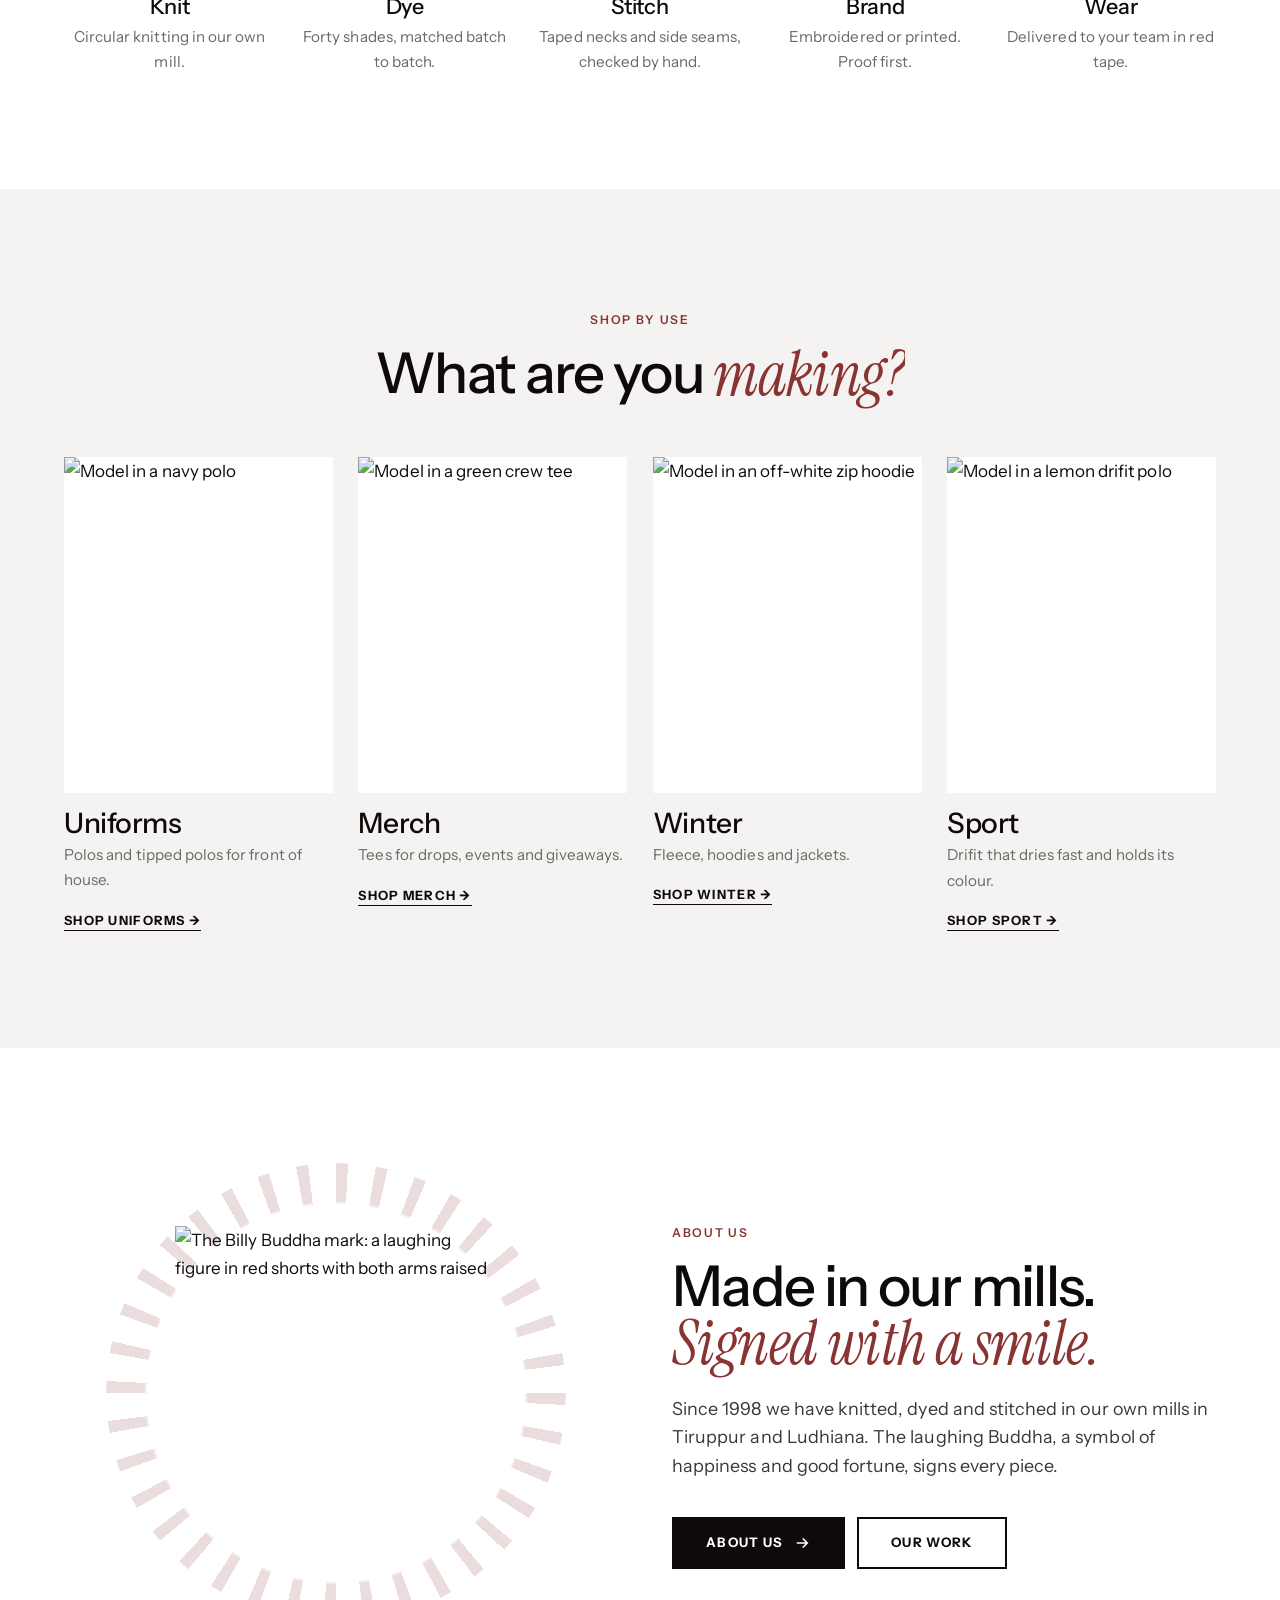
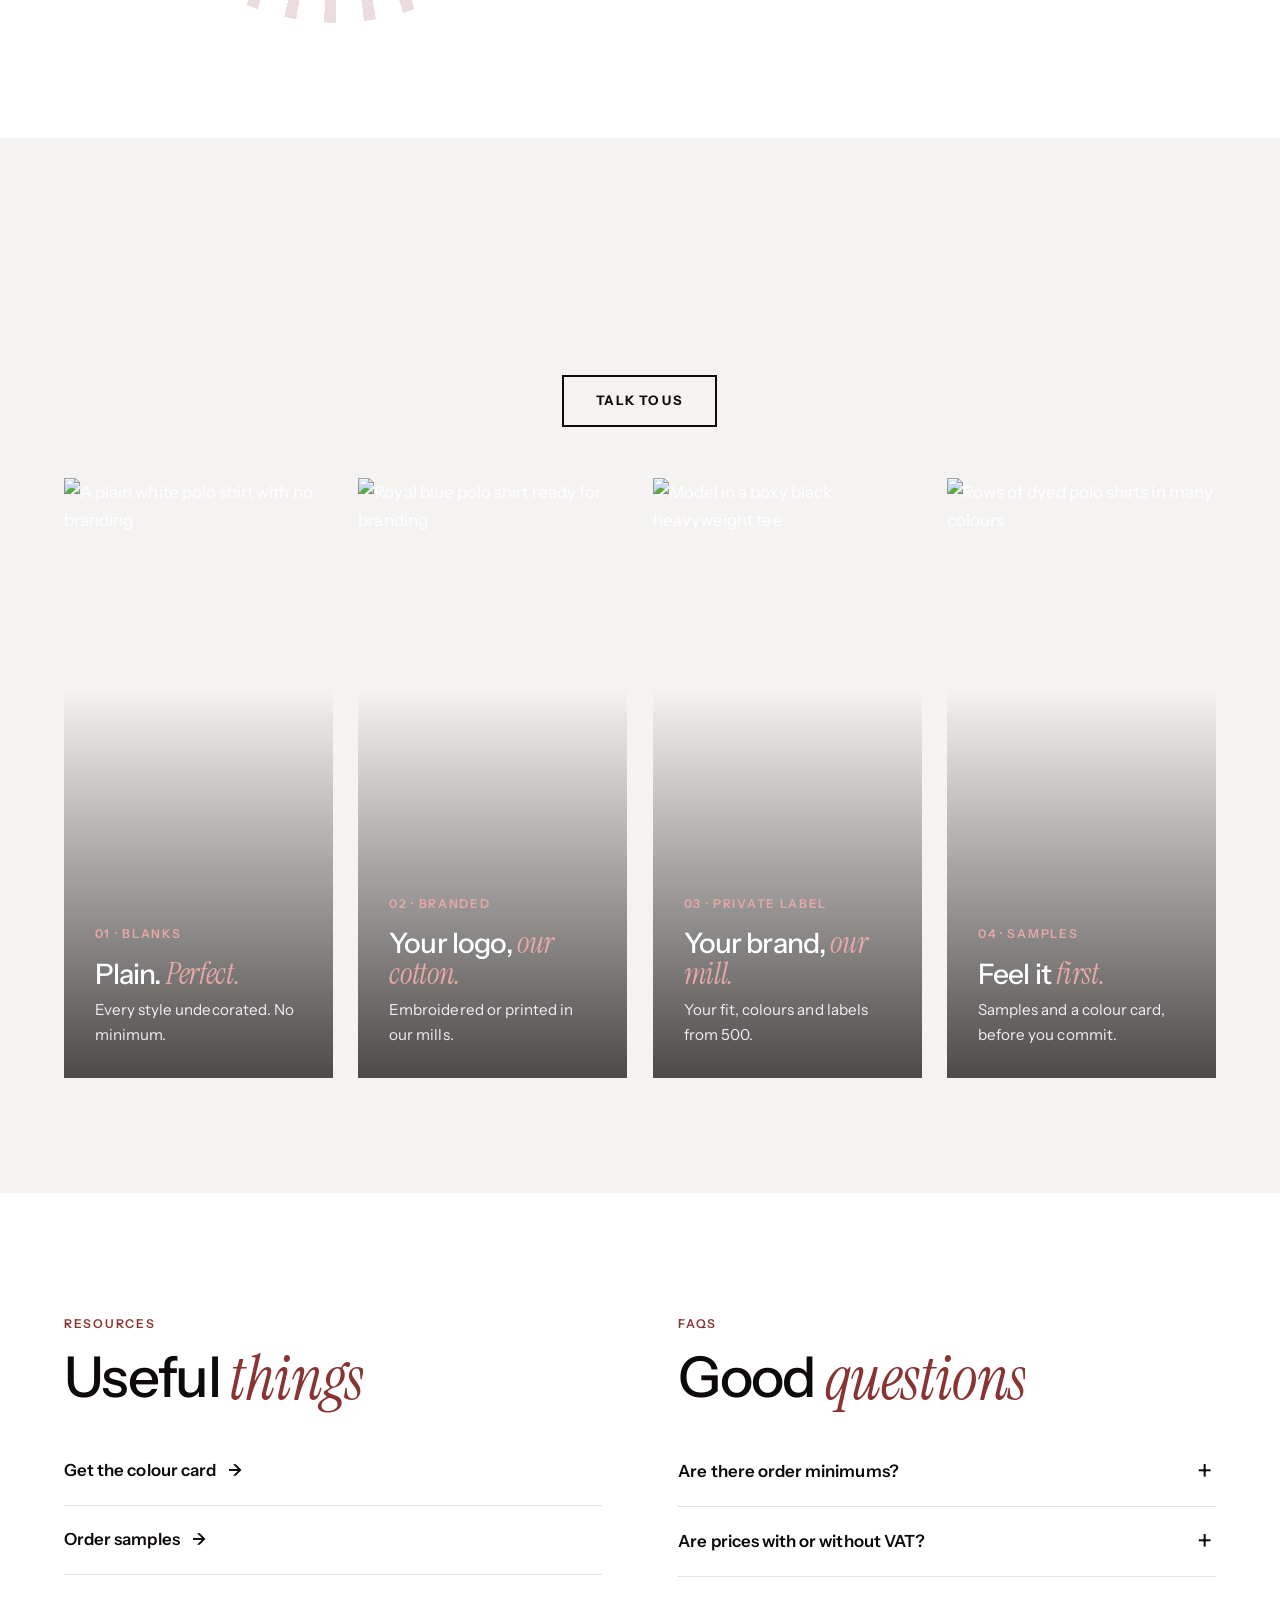
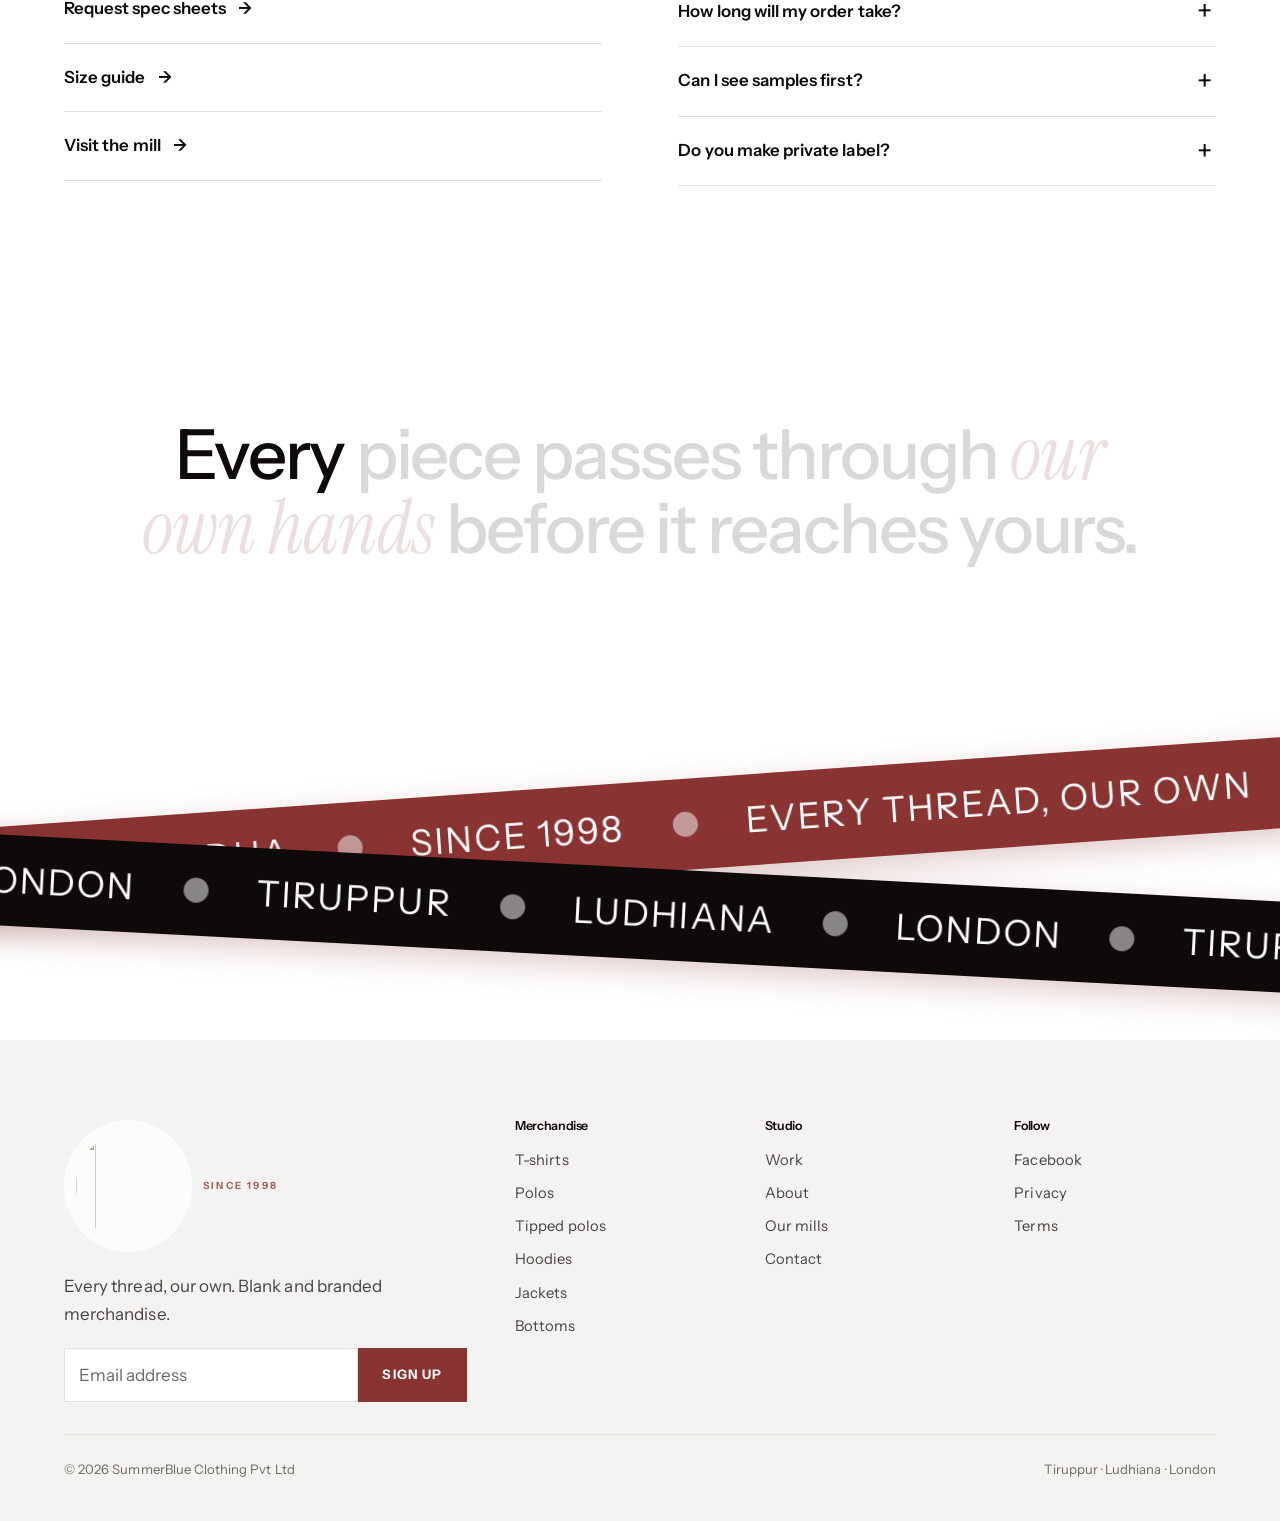
==== commit 5b3d8674: "Add files via upload" ====
--- a/index.html
+++ b/index.html
@@ -8,24 +8,22 @@
 <meta name="description" content="Billy Buddha makes merchandise and team clothing in its own mills in Tiruppur and Ludhiana. Since 1998.">
 <link rel="icon" href="https://static.wixstatic.com/media/f58c1d_3ebb1aa8bbcb4773b0d79feac7aaf3a2~mv2.png/v1/fill/w_64,h_67,al_c,q_90,enc_auto/billy-buddha-logo.png">
 <link rel="preconnect" href="https://fonts.googleapis.com"><link rel="preconnect" href="https://fonts.gstatic.com" crossorigin><link rel="preconnect" href="https://static.wixstatic.com">
-<link href="https://fonts.googleapis.com/css2?family=Instrument+Sans:wght@400;500;600;700&display=swap" rel="stylesheet">
+<link href="https://fonts.googleapis.com/css2?family=Instrument+Sans:wght@400;500;600;700&family=Instrument+Serif:ital@0;1&display=swap" rel="stylesheet">
 <link rel="stylesheet" href="base.css"><link rel="stylesheet" href="billy.css"><link rel="stylesheet" href="identity.css">
 </head>
 <body data-page="home">
 <main id="main">
+  <!-- 1 · HERO: winter collection -->
   <section class="bc-hero" aria-labelledby="heroH">
     <div class="wrap bc-hero-head">
-      <span class="kicker">New and now</span>
-      <h1 id="heroH" data-split>Winter Drop</h1>
-      <div class="ctas"><a class="btn" href="shop.html?set=cat%3Ahoodies">Heavyweight fleece</a><a class="btn" href="work.html#lookbook">Winter lookbook</a></div>
+      <span class="kicker">New · The winter collection</span>
+      <h1 id="heroH" data-split>Every thread, <em class="serif">our own.</em></h1>
+      <div class="ctas rv d1"><a class="btn" href="shop.html?set=cat%3Ahoodies">Shop the winter drop <svg width="18" height="18" viewBox="0 0 24 24" fill="none" stroke="currentColor" stroke-width="2.2" aria-hidden="true"><path d="M5 12h14M13 6l6 6-6 6"/></svg></a><a class="btn btn-outline" href="shop.html">Shop all</a></div>
     </div>
-    <div class="bc-hero-row">
-      <a href="product.html?id=q400" class="reveal-img"><img alt="Model in an off-white zip pocket hoodie" data-src="2ecf16_d7c68cb120fc4b649d1f1150370f0c20~mv2.jpg" data-w="900" data-h="1200" fetchpriority="high"></a>
-      <a href="product.html?id=q680" class="reveal-img"><img alt="Model in a grey fleece pullover hoodie" data-src="2ecf16_e3a03611ba7442c4a722e3aea235b3de~mv2.jpg" data-w="900" data-h="1200"></a>
-      <a href="product.html?id=q680" class="reveal-img"><img alt="Model in a grey melange fleece hoodie" data-src="2ecf16_fcc9327d8e384c0cb681d0dce141d7f4~mv2.jpg" data-w="900" data-h="1200"></a>
-    </div>
+    <div class="wrap"><div class="bc-hero-row winter-row"><a href="product.html?id=q400" class="w-item"><div class="reveal-img"><img alt="Model in an off-white zip pocket hoodie" data-src="2ecf16_d7c68cb120fc4b649d1f1150370f0c20~mv2.jpg" data-w="900" data-h="1200" fetchpriority="high"></div><span class="w-cap"><b>Zip Pocket Hoodie</b><span>Shop &rarr;</span></span></a><a href="product.html?id=q680" class="w-item"><div class="reveal-img"><img alt="Model in a grey fleece pullover hoodie" data-src="2ecf16_fcc9327d8e384c0cb681d0dce141d7f4~mv2.jpg" data-w="900" data-h="1200"></div><span class="w-cap"><b>Fleece Pullover Hoodie</b><span>Shop &rarr;</span></span></a><a href="product.html?id=q1001" class="w-item"><div class="reveal-img"><img alt="Model in a black colour-block track jacket" data-src="2ecf16_06b63127461746c58089e83a2e3b2317~mv2.jpg" data-w="900" data-h="1200"></div><span class="w-cap"><b>Colour-Block Track Jacket</b><span>Shop &rarr;</span></span></a></div></div>
   </section>
 
+  <!-- 2 · TRUSTED BY -->
   <section class="clients" aria-label="Trusted by">
     <div class="clients-row">
       <span class="clients-label">Trusted by</span>
@@ -33,26 +31,39 @@
     </div>
   </section>
 
-  <!-- 1 · GRID -->
-  <section class="sec" aria-labelledby="catH">
+  <!-- 3 · THE MAKING: icon timeline -->
+  <section class="sec" aria-labelledby="makeH">
     <div class="wrap">
-      <div class="sec-head"><div><span class="kicker rv">The collection</span><h2 id="catH" data-split>Merchandise</h2></div><a class="btn btn-outline rv d1" href="shop.html">View all</a></div>
-      <div class="cats" id="cats"></div>
+      <div class="sec-head"><div><span class="kicker rv">The making</span><h2 id="makeH" data-split>From yarn <em class="serif">to your logo.</em></h2></div></div>
+      <ol class="itl"><li class="rv d0"><span class="tl-ico"><svg width="30" height="30" viewBox="0 0 24 24" fill="none" stroke="currentColor" stroke-width="1.6" stroke-linecap="round" stroke-linejoin="round" aria-hidden="true"><circle cx="12" cy="12" r="8"/><path d="M5 9c4 1 10 1 14 0M4.5 13c5 1.5 10 1.5 15 0M8 5c2 4 2 10 0 14M14 4.5c2.5 4.5 2.5 10.5 0 15"/></svg></span><span class="tl-n">01</span><h3>Knit</h3><p>Circular knitting in our own mill.</p></li><li class="rv d1"><span class="tl-ico"><svg width="30" height="30" viewBox="0 0 24 24" fill="none" stroke="currentColor" stroke-width="1.6" stroke-linecap="round" stroke-linejoin="round" aria-hidden="true"><path d="M12 3c3.5 4.5 6 7.6 6 10.5a6 6 0 01-12 0C6 10.6 8.5 7.5 12 3z"/><path d="M9.5 14.5a2.5 2.5 0 002.5 2.5"/></svg></span><span class="tl-n">02</span><h3>Dye</h3><p>Forty shades, matched batch to batch.</p></li><li class="rv d2"><span class="tl-ico"><svg width="30" height="30" viewBox="0 0 24 24" fill="none" stroke="currentColor" stroke-width="1.6" stroke-linecap="round" stroke-linejoin="round" aria-hidden="true"><path d="M4 20L20 4"/><path d="M17 3l4 4"/><path d="M4 14l2 2M7 11l2 2M10 8l2 2"/></svg></span><span class="tl-n">03</span><h3>Stitch</h3><p>Taped necks and side seams, checked by hand.</p></li><li class="rv d3"><span class="tl-ico"><svg width="30" height="30" viewBox="0 0 24 24" fill="none" stroke="currentColor" stroke-width="1.6" stroke-linecap="round" stroke-linejoin="round" aria-hidden="true"><path d="M3 12V4h8l10 10-8 8z"/><circle cx="7.5" cy="8.5" r="1.5"/></svg></span><span class="tl-n">04</span><h3>Brand</h3><p>Embroidered or printed. Proof first.</p></li><li class="rv d0"><span class="tl-ico"><svg width="30" height="30" viewBox="0 0 24 24" fill="none" stroke="currentColor" stroke-width="1.6" stroke-linecap="round" stroke-linejoin="round" aria-hidden="true"><path d="M8 3l-5 3 2 4 2-1v12h10V9l2 1 2-4-5-3a4 4 0 01-8 0z"/></svg></span><span class="tl-n">05</span><h3>Wear</h3><p>Delivered to your team in red tape.</p></li></ol>
     </div>
   </section>
 
-  <!-- 1 · GRID -->
-  <section class="sec" aria-labelledby="featH">
+  <!-- 4 · SHOP BY USE -->
+  <section class="sec tone" aria-labelledby="useH">
     <div class="wrap">
-      <div class="sec-head"><div><span class="kicker rv">Featured</span><h2 id="featH" data-split>The <em class="serif">essentials</em></h2></div><a class="btn btn-outline rv d1" href="shop.html">Shop all</a></div>
-      <div class="grid four" data-products="q424,q380,t573,q400"></div>
+      <div class="sec-head"><div><span class="kicker rv">Shop by use</span><h2 id="useH" data-split>What are you <em class="serif">making?</em></h2></div></div>
+      <div class="uses"><a class="use rv d0" href="shop.html?set=cat%3Apolos"><div class="use-img"><img alt="Model in a navy polo" loading="lazy" data-src="f58c1d_7df95a619bf94291842ef369f09e2fc7~mv2.jpg" data-w="700" data-h="900"></div><h3>Uniforms</h3><p>Polos and tipped polos for front of house.</p><span class="use-go">Shop uniforms &rarr;</span></a><a class="use rv d1" href="shop.html?set=cat%3Atees"><div class="use-img"><img alt="Model in a green crew tee" loading="lazy" data-src="f58c1d_1006a6fe3a75431cb728d11a504df47d~mv2.jpg" data-w="700" data-h="900"></div><h3>Merch</h3><p>Tees for drops, events and giveaways.</p><span class="use-go">Shop merch &rarr;</span></a><a class="use rv d2" href="shop.html?set=cat%3Ahoodies"><div class="use-img"><img alt="Model in an off-white zip hoodie" loading="lazy" data-src="2ecf16_d7c68cb120fc4b649d1f1150370f0c20~mv2.jpg" data-w="700" data-h="900"></div><h3>Winter</h3><p>Fleece, hoodies and jackets.</p><span class="use-go">Shop winter &rarr;</span></a><a class="use rv d3" href="shop.html?set=fab%3ADrifit"><div class="use-img"><img alt="Model in a lemon drifit polo" loading="lazy" data-src="f58c1d_afee821ef08f460eba3ffd7ec5d5f4e4~mv2.jpg" data-w="700" data-h="900"></div><h3>Sport</h3><p>Drifit that dries fast and holds its colour.</p><span class="use-go">Shop sport &rarr;</span></a></div>
     </div>
   </section>
 
-  <!-- 3 · PANELS -->
+  <!-- 5 · ABOUT US -->
+  <section class="sec" aria-labelledby="aboutH">
+    <div class="wrap feature flip">
+      <div class="feature-media"><div class="billy-art rv"><div class="sun" aria-hidden="true"></div><img src="https://static.wixstatic.com/media/f58c1d_3ebb1aa8bbcb4773b0d79feac7aaf3a2~mv2.png/v1/fill/w_600,h_624,al_c,q_90,enc_auto/billy-buddha-logo.png" alt="The Billy Buddha mark: a laughing figure in red shorts with both arms raised" width="300" height="312" loading="lazy"></div></div>
+      <div class="feature-copy">
+        <span class="kicker rv">About us</span>
+        <h2 id="aboutH" data-split>Made in our mills. <em class="serif">Signed with a smile.</em></h2>
+        <p class="lead rv d1">Since 1998 we have knitted, dyed and stitched in our own mills in Tiruppur and Ludhiana. The laughing Buddha, a symbol of happiness and good fortune, signs every piece.</p>
+        <div class="ctas rv d2"><a class="btn" href="billy.html">About us <svg width="18" height="18" viewBox="0 0 24 24" fill="none" stroke="currentColor" stroke-width="2.2" aria-hidden="true"><path d="M5 12h14M13 6l6 6-6 6"/></svg></a><a class="btn btn-outline" href="work.html">Our work</a></div>
+      </div>
+    </div>
+  </section>
+
+  <!-- CREATE WITH BILLY -->
   <section class="sec tone" aria-labelledby="routesH">
     <div class="wrap">
-      <div class="sec-head"><div><span class="kicker rv">Four ways in</span><h2 id="routesH" data-split>Create with Billy</h2></div><a class="btn btn-outline rv d1" href="contact.html">Talk to us</a></div>
+      <div class="sec-head"><div><span class="kicker rv">Four ways in</span><h2 id="routesH" data-split>Create <em class="serif">with Billy</em></h2></div><a class="btn btn-outline rv d1" href="contact.html">Talk to us</a></div>
       <div class="bb-split routes">
         <a class="bb-panel" href="shop.html" data-cursor="Shop">
           <img alt="A plain white polo shirt with no branding" loading="lazy" data-src="f58c1d_8d7733625476440897f4bf7fe911722c~mv2.jpg" data-w="800" data-h="1100">
@@ -74,21 +85,8 @@
     </div>
   </section>
 
-  <!-- 2 · SPLIT (mirrored) -->
-  <section class="sec" aria-labelledby="markH">
-    <div class="wrap feature flip">
-      <div class="feature-media"><div class="billy-art rv"><div class="sun" aria-hidden="true"></div><img src="https://static.wixstatic.com/media/f58c1d_3ebb1aa8bbcb4773b0d79feac7aaf3a2~mv2.png/v1/fill/w_600,h_624,al_c,q_90,enc_auto/billy-buddha-logo.png" alt="The Billy Buddha mark: a laughing figure in red shorts with both arms raised" width="300" height="312" loading="lazy"></div></div>
-      <div class="feature-copy">
-        <span class="kicker rv">The mark</span>
-        <h2 id="markH" data-split>Made in our mills. <em class="serif">Signed with a smile.</em></h2>
-        <p class="lead rv d1">The laughing Buddha has signed our work since 1998.</p>
-        <div class="ctas rv d2"><a class="btn" href="billy.html">Our story <svg width="18" height="18" viewBox="0 0 24 24" fill="none" stroke="currentColor" stroke-width="2.2" aria-hidden="true"><path d="M5 12h14M13 6l6 6-6 6"/></svg></a><a class="btn btn-outline" href="work.html">Our work</a></div>
-      </div>
-    </div>
-  </section>
-
-  <!-- 4 · LIST -->
-  <section class="sec tone resfaq" id="resources" aria-label="Resources and questions">
+  <!-- RESOURCES + FAQS -->
+  <section class="sec resfaq" id="resources" aria-label="Resources and questions">
     <div class="wrap resfaq-grid">
       <div>
         <span class="kicker rv">Resources</span>
@@ -114,6 +112,15 @@
       </div>
     </div>
   </section>
+
+  <section class="statement" aria-label="Our belief"><div class="wrap">
+    <p data-lit>Every piece passes through <em class="serif">our own hands</em> before it reaches yours.</p>
+  </div></section>
+
+  <div class="tape-zone" aria-hidden="true">
+    <div class="tape t1"><div class="tape-track" data-words="Every thread, our own|Billy Buddha|Since 1998"></div></div>
+    <div class="tape t2"><div class="tape-track" data-words="Tiruppur|Ludhiana|London"></div></div>
+  </div>
 </main>
 <script src="data.js"></script>
 <script src="shell.js"></script>
--- a/identity.css
+++ b/identity.css
@@ -350,3 +350,65 @@
 @media (max-width:640px){.ann-more{display:none}}
 
 .news .btn{white-space:nowrap;padding:0 1.4rem;flex:none}
+
+/* ===== BALANCE: clean retail base + Billy storytelling ===== */
+/* italic accents return, in brick, for warmth */
+em.serif{font-family:"Instrument Serif",Georgia,serif!important;font-style:italic;font-weight:400;font-size:1.08em;letter-spacing:-.01em;color:var(--brick)}
+.hscroll em.serif,.bb-panel em.serif,.cta-band.dark em.serif{color:#e7a8a6}
+.bc-hero h1{font-size:clamp(3.6rem,9vw,8.5rem)!important}
+.bc-hero .lead{margin-top:1.5rem}
+/* chapter labels read like a book */
+.kicker{color:var(--brick)}
+.hscroll .kicker{color:#e7a8a6}
+/* chapter 01 image */
+.story-img{aspect-ratio:4/5;max-height:720px}
+.story-img img{width:100%;height:100%;object-fit:cover}
+/* the making: dark chapter for contrast */
+.hscroll{background:var(--ink);color:#fff}
+.hscroll-head h2{color:#fff}
+.step p:not(.cap){font-size:.98rem;color:rgba(255,255,255,.72);margin:0}
+.step .cap{margin:0}
+/* statement: big, warm, centred */
+.statement p{font-size:clamp(2.2rem,5.4vw,5rem)!important;max-width:15em}
+/* sun ring behind Billy on white */
+.feature .billy-art{margin-inline:auto}
+
+/* mini banner under the navigation (Krishi Cress style) */
+.minibar{display:flex;justify-content:center;align-items:center;gap:1.1rem;flex-wrap:nowrap;background:var(--brick);color:#f4ead8;padding:.62rem var(--gut);font-size:.9rem;font-weight:500;letter-spacing:.02em;white-space:nowrap;overflow:hidden}
+.minibar i{width:0;height:1.1em;border-left:2px dotted rgba(244,234,216,.75)}
+@media (max-width:700px){.minibar{font-size:.8rem;gap:.8rem}.minibar .mb-3,.minibar .mb-3 + i,.minibar i:nth-of-type(2){display:none}}
+
+/* winter collection row with captions */
+.winter-row{gap:var(--gap)}
+.w-item{display:block;text-decoration:none}
+.w-item .reveal-img{aspect-ratio:3/4;overflow:hidden;background:var(--off)}
+.w-item img{width:100%;height:100%;object-fit:cover;object-position:top;transition:transform 1.4s var(--ease)}
+.w-item:hover img{transform:scale(1.03)}
+.w-cap{display:flex;justify-content:space-between;align-items:baseline;gap:1rem;padding:.9rem 0 0;font-size:.98rem}
+.w-cap b{font-weight:600}
+.w-cap span{font-weight:600;font-size:.82rem;letter-spacing:.08em;text-transform:uppercase;color:var(--brick)}
+.bc-hero-row.winter-row a{aspect-ratio:auto;background:none;overflow:visible}
+
+/* the making: slim icon timeline */
+.itl{list-style:none;margin:0;padding:0;display:grid;gap:2rem;position:relative}
+@media (min-width:900px){.itl{grid-template-columns:repeat(5,1fr);gap:1.5rem}.itl::before{content:"";position:absolute;left:10%;right:10%;top:34px;height:1px;background:var(--line)}}
+.itl li{position:relative;text-align:center;display:grid;justify-items:center;gap:.4rem}
+@media (max-width:899px){.itl li{grid-template-columns:auto 1fr;justify-items:start;text-align:left;column-gap:1.25rem}.itl .tl-ico{grid-row:1/4}}
+.tl-ico{width:68px;height:68px;border-radius:50%;background:#fff;border:1.5px solid var(--ink);display:grid;place-items:center;position:relative;z-index:1;transition:background .3s,color .3s,transform .4s var(--ease)}
+.itl li:hover .tl-ico{background:var(--brick);border-color:var(--brick);color:#fff;transform:translateY(-4px)}
+.tl-n{font-size:.75rem;font-weight:700;letter-spacing:.14em;color:var(--brick);margin-top:.6rem}
+@media (max-width:899px){.tl-n{margin-top:0}}
+.itl h3{font-size:1.35rem!important;margin:0}
+.itl p{margin:0;color:var(--muted);font-size:.95rem;max-width:16em}
+
+/* shop by use */
+.uses{display:grid;gap:var(--gap);grid-template-columns:repeat(2,1fr)}
+@media (min-width:1000px){.uses{grid-template-columns:repeat(4,1fr)}}
+.use{display:block;text-decoration:none}
+.use-img{aspect-ratio:4/5;overflow:hidden;background:#fff;margin-bottom:1rem}
+.use-img img{width:100%;height:100%;object-fit:cover;object-position:top;transition:transform 1.2s var(--ease)}
+.use:hover .use-img img{transform:scale(1.04)}
+.use h3{font-size:clamp(1.5rem,2.2vw,2rem)!important;margin:0 0 .35rem}
+.use p{margin:0 0 .75rem;color:var(--muted);font-size:.95rem}
+.use-go{font-size:.8rem;font-weight:700;letter-spacing:.1em;text-transform:uppercase;border-bottom:1.5px solid currentColor;padding-bottom:2px}
+.use:hover .use-go{color:var(--brick)}
